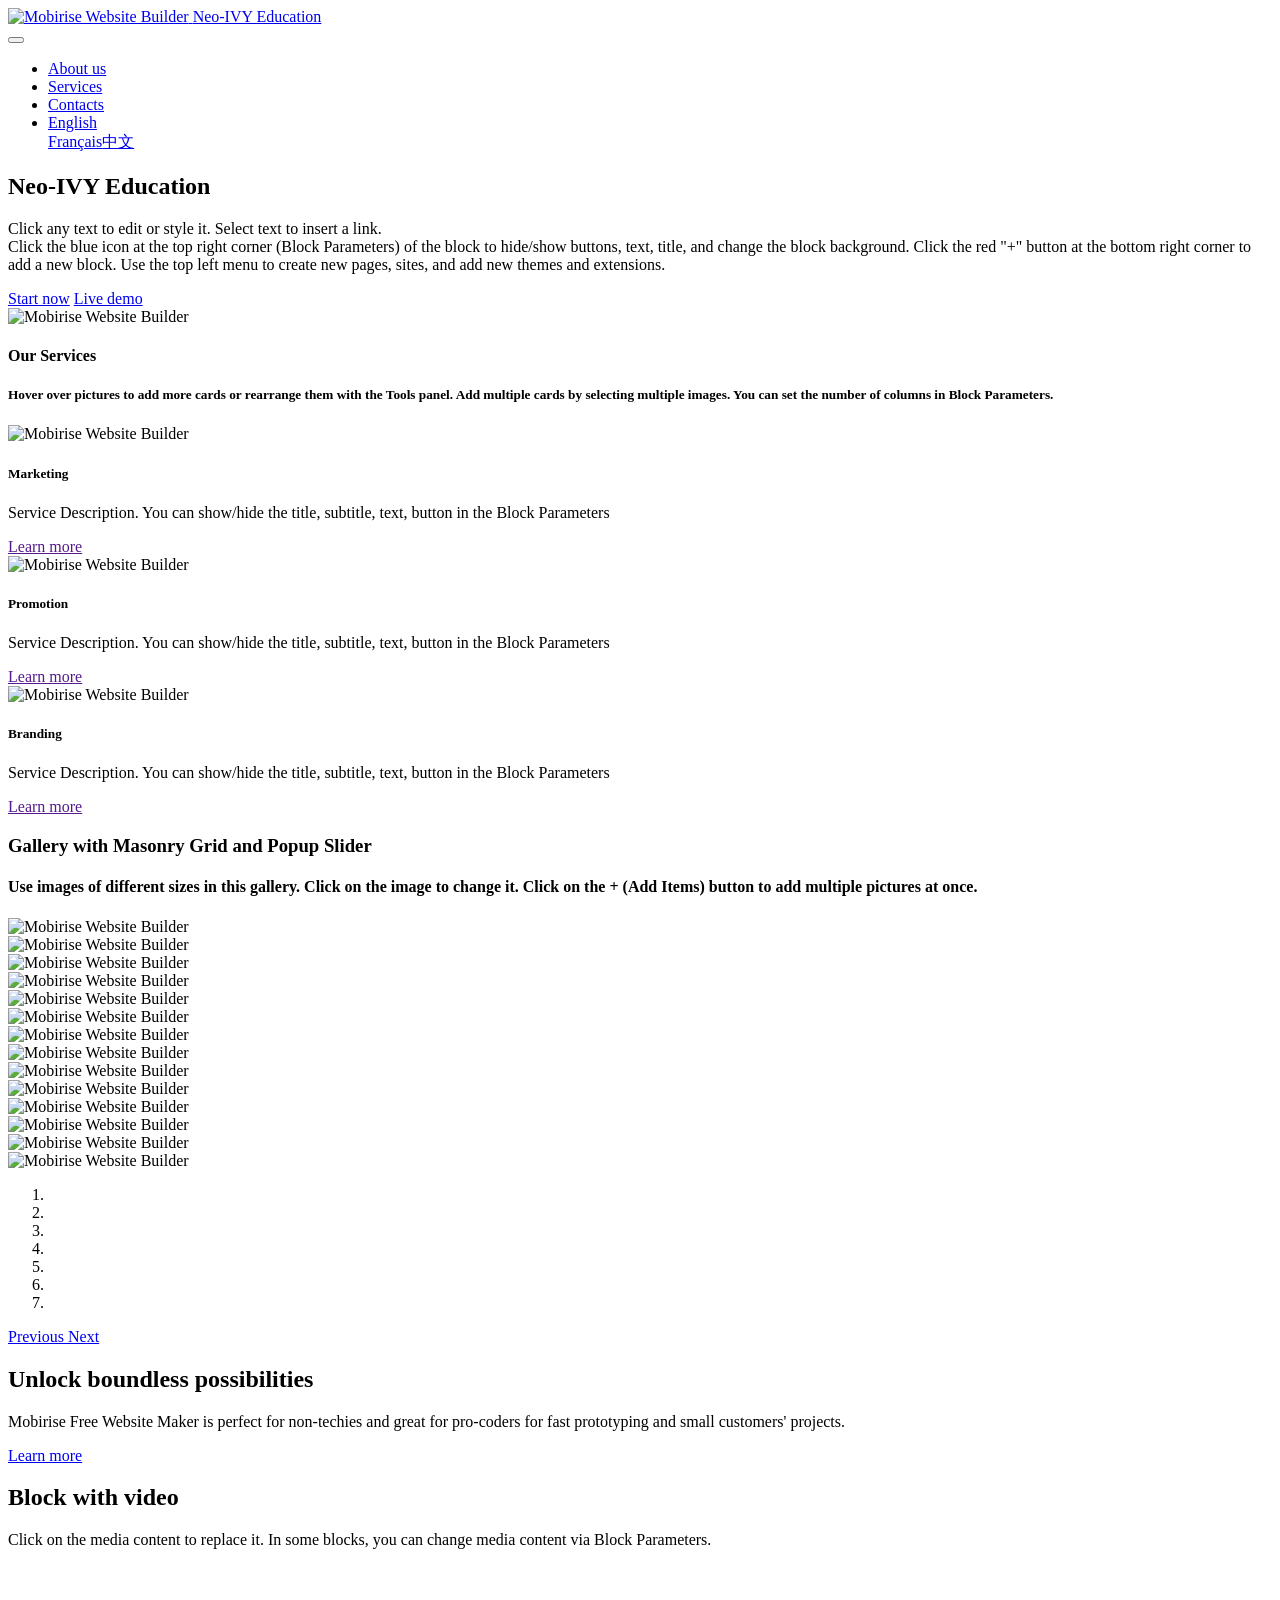
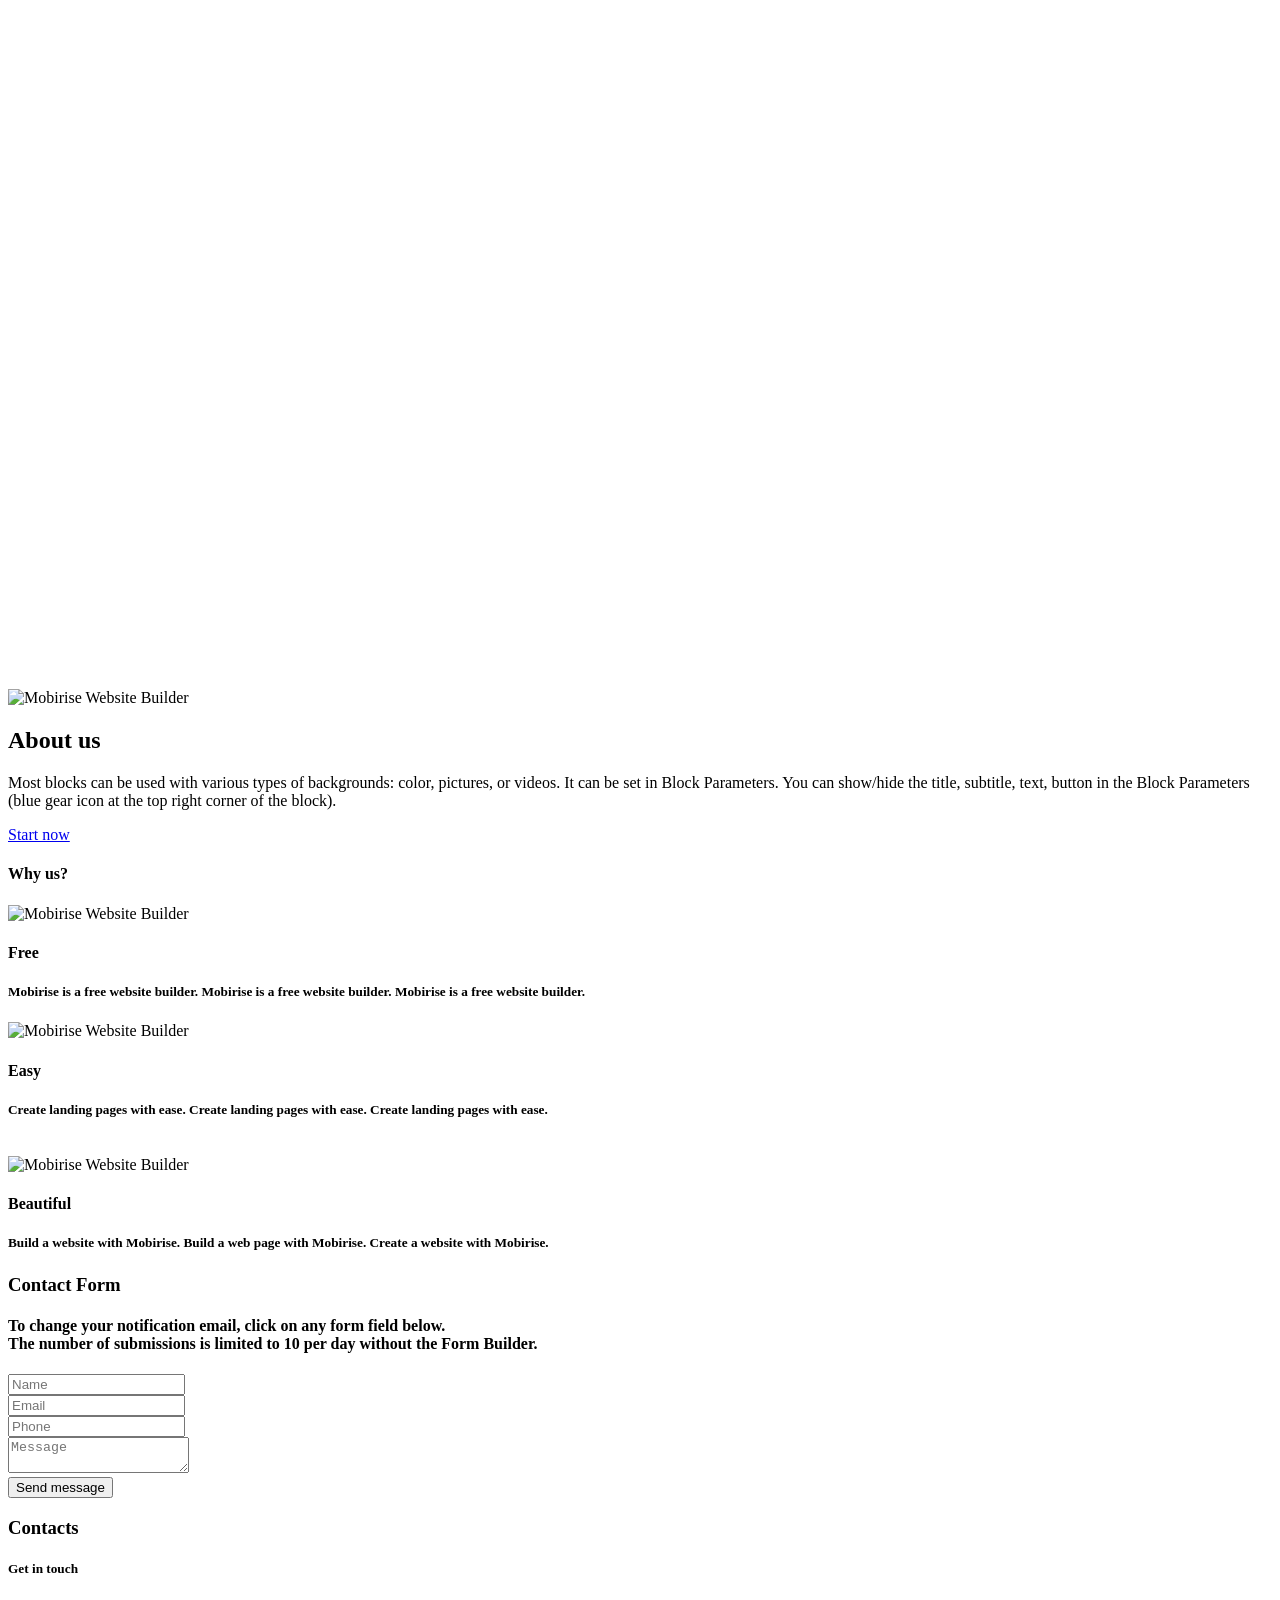
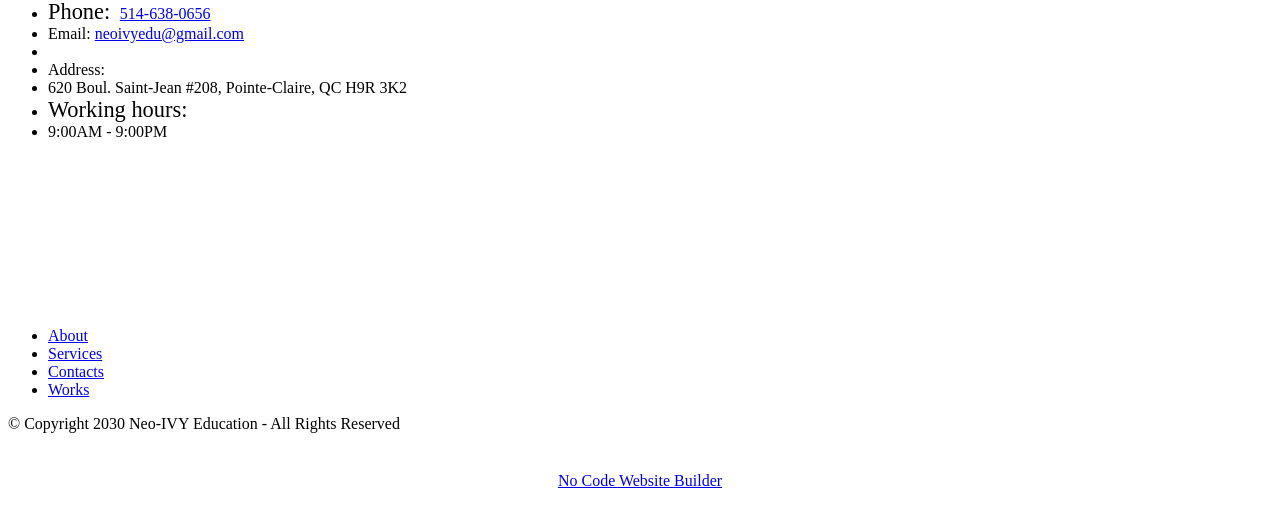
==== zh/index.html @ d4cedb52 "multi lang" ====
<!DOCTYPE html>
<html  >
<head>
  <!-- Site made with Mobirise Website Builder v6.0.6, https://mobirise.com -->
  <meta charset="UTF-8">
  <meta http-equiv="X-UA-Compatible" content="IE=edge">
  <meta name="generator" content="Mobirise v6.0.6, mobirise.com">
  <meta name="viewport" content="width=device-width, initial-scale=1, minimum-scale=1">
  <link rel="shortcut icon" href="assets/images/image-20250712162030-128x73.png" type="image/x-icon">
  <meta name="description" content="">
  
  
  <title>Home</title>
  <link rel="stylesheet" href="assets/web/assets/mobirise-icons2/mobirise2.css">
  <link rel="stylesheet" href="assets/bootstrap/css/bootstrap.min.css">
  <link rel="stylesheet" href="assets/bootstrap/css/bootstrap-grid.min.css">
  <link rel="stylesheet" href="assets/bootstrap/css/bootstrap-reboot.min.css">
  <link rel="stylesheet" href="assets/animatecss/animate.css">
  <link rel="stylesheet" href="assets/dropdown/css/style.css">
  <link rel="stylesheet" href="assets/socicon/css/styles.css">
  <link rel="stylesheet" href="assets/theme/css/style.css">
  <link rel="stylesheet" href="assets/gallery/style.css">
  <link rel="preload" href="https://fonts.googleapis.com/css?family=Inter+Tight:100,200,300,400,500,600,700,800,900,100i,200i,300i,400i,500i,600i,700i,800i,900i&display=swap" as="style" onload="this.onload=null;this.rel='stylesheet'">
  <noscript><link rel="stylesheet" href="https://fonts.googleapis.com/css?family=Inter+Tight:100,200,300,400,500,600,700,800,900,100i,200i,300i,400i,500i,600i,700i,800i,900i&display=swap"></noscript>
  <link rel="preload" as="style" href="assets/mobirise/css/mbr-additional.css?v=nzXz7P"><link rel="stylesheet" href="assets/mobirise/css/mbr-additional.css?v=nzXz7P" type="text/css">

  
  
  
</head>
<body>
  
  <section data-bs-version="5.1" class="menu menu2 cid-uQLMBBZorW" once="menu" id="menu2-1o">
    
    <nav class="navbar navbar-dropdown navbar-fixed-top navbar-expand-lg">
        <div class="container">
            <div class="navbar-brand">
                <span class="navbar-logo">
                    <a href="https://mobiri.se">
                        <img src="assets/images/image-20250712162030-96x55.png" alt="Mobirise Website Builder" style="height: 3rem;">
                    </a>
                </span>
                <span class="navbar-caption-wrap"><a class="navbar-caption text-black display-7" href="https://mobiri.se">Neo-IVY Education</a></span>
            </div>
            <button class="navbar-toggler" type="button" data-toggle="collapse" data-bs-toggle="collapse" data-target="#navbarSupportedContent" data-bs-target="#navbarSupportedContent" aria-controls="navbarNavAltMarkup" aria-expanded="false" aria-label="Toggle navigation">
                <div class="hamburger">
                    <span></span>
                    <span></span>
                    <span></span>
                    <span></span>
                </div>
            </button>
            <div class="collapse navbar-collapse" id="navbarSupportedContent">
                <ul class="navbar-nav nav-dropdown nav-right" data-app-modern-menu="true"><li class="nav-item"><a class="nav-link link text-black display-4" href="https://mobiri.se">
                            About us</a></li>
                    <li class="nav-item"><a class="nav-link link text-black display-4" href="https://mobiri.se">
                            Services</a></li>
                    <li class="nav-item"><a class="nav-link link text-black display-4" href="https://mobiri.se">Contacts</a>
                    </li><li class="nav-item dropdown"><a class="nav-link link text-black dropdown-toggle display-4" href="https://mobiri.se" data-toggle="dropdown-submenu" data-bs-toggle="dropdown" data-bs-auto-close="outside" aria-expanded="false">English</a><div class="dropdown-menu" aria-labelledby="dropdown-150"><a class="text-black dropdown-item display-4" href="https://mobiri.se">Français</a><a class="text-black dropdown-item display-4" href="https://mobiri.se">中文</a></div></li></ul>
                
                
            </div>
        </div>
    </nav>
</section>

<section data-bs-version="5.1" class="header5 cid-tJS6uM4N87" id="header05-1">
	

	
	
	<div class="topbg"></div>
	<div class="align-center container">
		<div class="row justify-content-center">
			<div class="col-md-12 col-lg-9">
				<h1 class="mbr-section-title mbr-fonts-style mb-4 display-1"><strong>Neo-IVY Education</strong></h1>
				<p class="mbr-text mbr-fonts-style mb-4 display-7">Click any text to edit or style it. Select text to insert a link.
<br>Click the blue icon at the top right corner (Block Parameters) of the block to hide/show buttons, text, title, and change the block background. Click the red "+" button at the bottom right corner to add a new block. Use the top left menu to create new pages, sites, and add new themes and extensions.</p>
				<div class="mbr-section-btn mt-3"><a class="btn btn-primary display-7" href="index.html#form02-6">Start now</a> <a class="btn btn-primary-outline display-7" href="index.html#gallery02-v">Live demo</a></div>
			</div>
		</div>
		<div class="row mt-5 justify-content-center">
			<div class="col-12 col-lg-12">
				<img src="assets/images/11.jpg" alt="Mobirise Website Builder" title="">
			</div>
		</div>
	</div>
</section>

<section data-bs-version="5.1" class="features4 cid-tMlEXTHLbS" id="features04-w">
	
	
	<div class="container">
		<div class="row justify-content-center">
			<div class="col-12 content-head">
				<div class="mbr-section-head mb-5">
					<h4 class="mbr-section-title mbr-fonts-style align-center mb-0 display-2"><strong>Our Services</strong></h4>
					<h5 class="mbr-section-subtitle mbr-fonts-style align-center mb-0 mt-4 display-7">Hover over pictures to add more cards or rearrange them with the Tools panel. Add multiple cards by selecting multiple images. You can set the number of columns in Block Parameters.</h5>
					
				</div>
			</div>
		</div>
		<div class="row">
			<div class="item features-image col-12 col-md-6 col-lg-4">
				<div class="item-wrapper">
					<div class="item-img">
						<img src="assets/images/gallery03.jpg" alt="Mobirise Website Builder">
					</div>
					<div class="item-content">
						<h5 class="item-title mbr-fonts-style display-5">
							<strong>Marketing</strong>
						</h5>
						
						<p class="mbr-text mbr-fonts-style display-7">
							Service Description. You can show/hide the title, subtitle, text, button in the Block Parameters
						</p>
						<div class="mbr-section-btn item-footer"><a href="" class="btn item-btn btn-primary display-7">Learn more</a></div>
					</div>

				</div>
			</div>
			<div class="item features-image col-12 col-md-6 col-lg-4">
				<div class="item-wrapper">
					<div class="item-img">
						<img src="assets/images/gallery05.jpg" alt="Mobirise Website Builder">
					</div>
					<div class="item-content">
						<h5 class="item-title mbr-fonts-style display-5">
							<strong>Promotion</strong>
						</h5>
						
						<p class="mbr-text mbr-fonts-style display-7">
							Service Description. You can show/hide the title, subtitle, text, button in the Block Parameters
						</p>
						<div class="mbr-section-btn item-footer"><a href="" class="btn item-btn btn-primary display-7">Learn more</a></div>
					</div>
				</div>
			</div>
			<div class="item features-image col-12 col-md-6 col-lg-4">
				<div class="item-wrapper">
					<div class="item-img">
						<img src="assets/images/gallery02.jpg" alt="Mobirise Website Builder">
					</div>
					<div class="item-content">
						<h5 class="item-title mbr-fonts-style display-5">
							<strong>Branding</strong>
						</h5>
						
						<p class="mbr-text mbr-fonts-style display-7">
							Service Description. You can show/hide the title, subtitle, text, button in the Block Parameters<br>
						</p>
						<div class="mbr-section-btn item-footer"><a href="" class="btn item-btn btn-primary display-7">Learn more</a></div>
					</div>
				</div>
			</div>
		</div>
	</div>
</section>

<section data-bs-version="5.1" class="gallery1 mbr-gallery cid-tMlDYtQ5fF" id="gallery02-v">
    

    
    

    <div class="container-fluid">
        <div class="row justify-content-center">
            <div class="col-12 content-head">
                <div class="mbr-section-head mb-5">
                    <h3 class="mbr-section-title mbr-fonts-style align-center m-0 display-2"><strong>Gallery with Masonry Grid and Popup Slider</strong></h3>
                    <h4 class="mbr-section-subtitle mbr-fonts-style align-center mb-0 mt-4 display-7">Use images of different sizes in this gallery. Click on the image to change it. Click on the + (Add Items) button to add multiple pictures at once.</h4>
                </div>
            </div>
        </div>
        <div class="row mbr-gallery mbr-masonry" data-masonry="{&quot;percentPosition&quot;: true }">
            <div class="col-12 col-md-6 col-lg-3 item gallery-image">
                <div class="item-wrapper" data-toggle="modal" data-bs-toggle="modal" data-target="#uQLRlIxk7N-modal" data-bs-target="#uQLRlIxk7N-modal">
                    <img class="w-100" src="assets/images/gallery03.jpg" alt="Mobirise Website Builder" data-slide-to="0" data-bs-slide-to="0" data-target="#lb-uQLRlIxk7N" data-bs-target="#lb-uQLRlIxk7N">
                    <div class="icon-wrapper">
                        <span class="mobi-mbri mobi-mbri-search mbr-iconfont mbr-iconfont-btn"></span>
                    </div>
                </div>
                
            </div>
            <div class="col-12 col-md-6 col-lg-3 item gallery-image">
                <div class="item-wrapper" data-toggle="modal" data-bs-toggle="modal" data-target="#uQLRlIxk7N-modal" data-bs-target="#uQLRlIxk7N-modal">
                    <img class="w-100" src="assets/images/gallery13.jpg" alt="Mobirise Website Builder" data-slide-to="1" data-bs-slide-to="1" data-target="#lb-uQLRlIxk7N" data-bs-target="#lb-uQLRlIxk7N">
                    <div class="icon-wrapper">
                        <span class="mobi-mbri mobi-mbri-search mbr-iconfont mbr-iconfont-btn"></span>
                    </div>
                </div>
                
            </div>
            <div class="col-12 col-md-6 col-lg-3 item gallery-image">
                <div class="item-wrapper" data-toggle="modal" data-bs-toggle="modal" data-target="#uQLRlIxk7N-modal" data-bs-target="#uQLRlIxk7N-modal">
                    <img class="w-100" src="assets/images/gallery10.jpg" alt="Mobirise Website Builder" data-slide-to="2" data-bs-slide-to="2" data-target="#lb-uQLRlIxk7N" data-bs-target="#lb-uQLRlIxk7N">
                    <div class="icon-wrapper">
                        <span class="mobi-mbri mobi-mbri-search mbr-iconfont mbr-iconfont-btn"></span>
                    </div>
                </div>
                
            </div>
            <div class="col-12 col-md-6 col-lg-3 item gallery-image">
                <div class="item-wrapper" data-toggle="modal" data-bs-toggle="modal" data-target="#uQLRlIxk7N-modal" data-bs-target="#uQLRlIxk7N-modal">
                    <img class="w-100" src="assets/images/gallery08.jpg" alt="Mobirise Website Builder" data-slide-to="3" data-bs-slide-to="3" data-target="#lb-uQLRlIxk7N" data-bs-target="#lb-uQLRlIxk7N">
                    <div class="icon-wrapper">
                        <span class="mobi-mbri mobi-mbri-search mbr-iconfont mbr-iconfont-btn"></span>
                    </div>
                </div>
                
            </div>
            <div class="col-12 col-md-6 col-lg-3 item gallery-image">
                <div class="item-wrapper" data-toggle="modal" data-bs-toggle="modal" data-target="#uQLRlIxk7N-modal" data-bs-target="#uQLRlIxk7N-modal">
                    <img class="w-100" src="assets/images/gallery06.jpg" alt="Mobirise Website Builder" data-slide-to="4" data-bs-slide-to="4" data-target="#lb-uQLRlIxk7N" data-bs-target="#lb-uQLRlIxk7N">
                    <div class="icon-wrapper">
                        <span class="mobi-mbri mobi-mbri-search mbr-iconfont mbr-iconfont-btn"></span>
                    </div>
                </div>
                
            </div>
            <div class="col-12 col-md-6 col-lg-3 item gallery-image">
                <div class="item-wrapper" data-toggle="modal" data-bs-toggle="modal" data-target="#uQLRlIxk7N-modal" data-bs-target="#uQLRlIxk7N-modal">
                    <img class="w-100" src="assets/images/gallery02.jpg" alt="Mobirise Website Builder" data-slide-to="5" data-bs-slide-to="5" data-target="#lb-uQLRlIxk7N" data-bs-target="#lb-uQLRlIxk7N">
                    <div class="icon-wrapper">
                        <span class="mobi-mbri mobi-mbri-search mbr-iconfont mbr-iconfont-btn"></span>
                    </div>
                </div>
                
            </div>
            <div class="col-12 col-md-6 col-lg-3 item gallery-image">
                <div class="item-wrapper" data-toggle="modal" data-bs-toggle="modal" data-target="#uQLRlIxk7N-modal" data-bs-target="#uQLRlIxk7N-modal">
                    <img class="w-100" src="assets/images/gallery01.jpg" alt="Mobirise Website Builder" data-slide-to="6" data-bs-slide-to="6" data-target="#lb-uQLRlIxk7N" data-bs-target="#lb-uQLRlIxk7N">
                    <div class="icon-wrapper">
                        <span class="mobi-mbri mobi-mbri-search mbr-iconfont mbr-iconfont-btn"></span>
                    </div>
                </div>
                
            </div>
        </div>

        <div class="modal mbr-slider" tabindex="-1" role="dialog" aria-hidden="true" id="uQLRlIxk7N-modal">
            <div class="modal-dialog" role="document">
                <div class="modal-content">
                    <div class="modal-body">
                        <div class="carousel slide" id="lb-uQLRlIxk7N" data-interval="5000" data-bs-interval="5000">
                            <div class="carousel-inner">
                                <div class="carousel-item active">
                                    <img class="d-block w-100" src="assets/images/gallery03.jpg" alt="Mobirise Website Builder">
                                </div>
                                <div class="carousel-item">
                                    <img class="d-block w-100" src="assets/images/gallery13.jpg" alt="Mobirise Website Builder">
                                </div>
                                <div class="carousel-item">
                                    <img class="d-block w-100" src="assets/images/gallery10.jpg" alt="Mobirise Website Builder">
                                </div>
                                <div class="carousel-item">
                                    <img class="d-block w-100" src="assets/images/gallery08.jpg" alt="Mobirise Website Builder">
                                </div>
                                <div class="carousel-item">
                                    <img class="d-block w-100" src="assets/images/gallery06.jpg" alt="Mobirise Website Builder">
                                </div>
                                <div class="carousel-item">
                                    <img class="d-block w-100" src="assets/images/gallery02.jpg" alt="Mobirise Website Builder">
                                </div>
                                <div class="carousel-item">
                                    <img class="d-block w-100" src="assets/images/gallery01.jpg" alt="Mobirise Website Builder">
                                </div>
                            </div>
                            <ol class="carousel-indicators">
                                <li data-slide-to="0" data-bs-slide-to="0" class="active" data-target="#lb-uQLRlIxk7N" data-bs-target="#lb-uQLRlIxk7N"></li>
                                <li data-slide-to="1" data-bs-slide-to="1" data-target="#lb-uQLRlIxk7N" data-bs-target="#lb-uQLRlIxk7N"></li>
                                <li data-slide-to="2" data-bs-slide-to="2" data-target="#lb-uQLRlIxk7N" data-bs-target="#lb-uQLRlIxk7N"></li>
                                <li data-slide-to="3" data-bs-slide-to="3" data-target="#lb-uQLRlIxk7N" data-bs-target="#lb-uQLRlIxk7N"></li>
                                <li data-slide-to="4" data-bs-slide-to="4" data-target="#lb-uQLRlIxk7N" data-bs-target="#lb-uQLRlIxk7N"></li>
                                <li data-slide-to="5" data-bs-slide-to="5" data-target="#lb-uQLRlIxk7N" data-bs-target="#lb-uQLRlIxk7N"></li>
                                <li data-slide-to="6" data-bs-slide-to="6" data-target="#lb-uQLRlIxk7N" data-bs-target="#lb-uQLRlIxk7N"></li>
                            </ol>
                            <a role="button" href="" class="close" data-dismiss="modal" data-bs-dismiss="modal" aria-label="Close">
                            </a>
                            <a class="carousel-control-prev carousel-control" role="button" data-slide="prev" data-bs-slide="prev" href="#lb-uQLRlIxk7N">
                                <span class="mobi-mbri mobi-mbri-arrow-prev" aria-hidden="true"></span>
                                <span class="sr-only visually-hidden">Previous</span>
                            </a>
                            <a class="carousel-control-next carousel-control" role="button" data-slide="next" data-bs-slide="next" href="#lb-uQLRlIxk7N">
                                <span class="mobi-mbri mobi-mbri-arrow-next" aria-hidden="true"></span>
                                <span class="sr-only visually-hidden">Next</span>
                            </a>
                        </div>
                    </div>
                </div>
            </div>
        </div>
    </div>
</section>

<section data-bs-version="5.1" class="header09 cid-tLAX5BnXkJ" id="header09-q">
	
	
	<div class="container">
		<div class="row">
			<div class="content-wrap col-12 col-md-8">
				<h1 class="mbr-section-title mbr-fonts-style mbr-white mb-4 display-1"><strong>Unlock boundless possibilities</strong></h1>
				
				<p class="mbr-fonts-style mbr-text mbr-white mb-4 display-7">
					Mobirise Free Website Maker is perfect for non-techies and great for pro-coders for fast prototyping and small customers' projects.
				</p>
				<div class="mbr-section-btn"><a class="btn btn-white-outline display-7" href="https://mobiri.se">Learn more</a></div>
			</div>
		</div>
	</div>
</section>

<section data-bs-version="5.1" class="header7 cid-tLeaLmEeFr" id="header07-h">
  

  
  
  
  <div class="align-center container">
    <div class="row justify-content-center">
      <div class="col-md-12 col-lg-9 mb-5">
        <h1 class="mbr-section-title mbr-fonts-style display-1"><strong>Block with video</strong>
        </h1>
        <p class="mbr-text mbr-fonts-style mt-4 display-7">
          Click on the media content to replace it. In some blocks, you can change media content via Block Parameters.
        </p>
        
      </div>
    </div>

    <div class="row justify-content-center">
      <div class="mbr-figure col-12 col-md-12"><iframe class="mbr-embedded-video" src="https://www.youtube.com/embed/sGpPgQeEyOc?rel=0&amp;amp;mute=1&amp;showinfo=0&amp;autoplay=1&amp;loop=1&amp;playlist=sGpPgQeEyOc" width="1280" height="720" frameborder="0" allowfullscreen></iframe></div>
    </div>
  </div>
</section>

<section data-bs-version="5.1" class="header1 cid-tJS9vXDdRK" id="header01-7">
	

	
	

	<div class="container">
		<div class="row justify-content-center">
			<div class="col-12 col-md-12 col-lg-7 image-wrapper">
				<img class="w-100" src="assets/images/gallery01.jpg" alt="Mobirise Website Builder">
			</div>
			<div class="col-12 col-lg col-md-12">
				<div class="text-wrapper align-left">
					<h1 class="mbr-section-title mbr-fonts-style mb-4 display-2"><strong>About us</strong></h1>
					<p class="mbr-text mbr-fonts-style mb-4 display-7">
						Most blocks can be used with various types of backgrounds: color, pictures, or videos. It can be set in Block Parameters.&nbsp;You can show/hide the title, subtitle, text, button in the Block Parameters (blue gear icon at the top right corner of the block).&nbsp;</p>
					<div class="mbr-section-btn mt-3"><a class="btn btn-primary display-7" href="https://mobiri.se">Start now</a></div>
				</div>
			</div>
		</div>
	</div>
</section>

<section data-bs-version="5.1" class="features15 cid-tLek7gQhG7" id="features015-m">
	

	
	
	<div class="container">
		<div class="mbr-section-head mb-5">
			<h4 class="mbr-section-title mbr-fonts-style align-center mb-0 display-2">
			  <strong>Why us?</strong></h4>
			
		  </div>
		<div class="row justify-content-center">
			<div class="item features-without-image col-12 col-lg-4">
				<div class="item-wrapper">
					<div class="img-wrapper">
						<img src="assets/images/shop1.jpg" alt="Mobirise Website Builder">
					</div>
					<div class="card-box">
						<h4 class="card-title mbr-fonts-style mb-3 display-5">
							<strong>Free</strong></h4>
						<h5 class="card-text mbr-fonts-style display-7">
							Mobirise is a free website builder. Mobirise is a free website builder. Mobirise is a free website builder.</h5>
					</div>
				</div>
			</div>
			<div class="item features-without-image col-12 col-lg-4">
				<div class="item-wrapper">
					<div class="img-wrapper">
						<img src="assets/images/shop2.jpg" alt="Mobirise Website Builder">
					</div>
					<div class="card-box">
						<h4 class="card-title mbr-fonts-style mb-3 display-5">
							<strong>Easy</strong></h4>
						<h5 class="card-text mbr-fonts-style display-7">
							Create landing pages with ease. Create landing pages with ease. Create landing pages with ease.<br><br></h5>
					</div>
				</div>
			</div>
			<div class="item features-without-image col-12 col-lg-4">
				<div class="item-wrapper">
					<div class="img-wrapper">
						<img src="assets/images/shop3.jpg" alt="Mobirise Website Builder">
					</div>
					<div class="card-box">
						<h4 class="card-title mbr-fonts-style mb-3 display-5">
							<strong>Beautiful</strong></h4>
						<h5 class="card-text mbr-fonts-style display-7">
							Build a website with Mobirise. Build a web page with Mobirise. Create a website with Mobirise.</h5>
					</div>
				</div>
			</div>
		</div>
	</div>
</section>

<section data-bs-version="5.1" class="form5 cid-tJS9pBcTSa" id="form02-6">
    
    
    <div class="container">
        <div class="mbr-section-head mb-5">
            <h3 class="mbr-section-title mbr-fonts-style align-center mb-0 display-2">
                <strong>Contact Form</strong></h3>
            <h4 class="mbr-section-subtitle mbr-fonts-style align-center mb-0 mt-4 display-7">To change your notification email, click on any form field below.
<div>The number of submissions is limited to 10 per day without the Form Builder.</div></h4>
        </div>
        <div class="row justify-content-center mt-4">
            <div class="col-lg-8 mx-auto mbr-form" data-form-type="formoid">
                <form action="https://mobirise.eu/" method="POST" class="mbr-form form-with-styler" data-form-title="Form Name"><input type="hidden" name="email" data-form-email="true" value="t08kI3au/Z8O/nnnndZOEr3hKqgLlgrGgZvDjoUdmAi0ZsczndQm83foRV4UoxBclq94Y9pg77guk6maQk7Nlo9lvcS7JqRClI6F8PAoXMd6ncJYLjQS2e/BoIKQhbG+">
                    <div class="row">
                        <div hidden="hidden" data-form-alert="" class="alert alert-success col-12">Thanks for filling out the form!</div>
                        <div hidden="hidden" data-form-alert-danger="" class="alert alert-danger col-12">
                            Oops...! some problem!
                        </div>
                    </div>
                    <div class="dragArea row">
                        <div class="col-md col-sm-12 form-group mb-3" data-for="name">
                            <input type="text" name="name" placeholder="Name" data-form-field="name" class="form-control" value="" id="name-form02-6">
                        </div>
                        <div class="col-md col-sm-12 form-group mb-3" data-for="email">
                            <input type="email" name="email" placeholder="Email" data-form-field="email" class="form-control" value="" id="email-form02-6">
                        </div>
                        <div class="col-12 form-group mb-3" data-for="phone">
                            <input type="tel" name="phone" placeholder="Phone" data-form-field="phone" class="form-control" value="" id="phone-form02-6">
                        </div>
                        <div class="col-12 form-group mb-3" data-for="textarea">
                            <textarea name="textarea" placeholder="Message" data-form-field="textarea" class="form-control" id="textarea-form02-6"></textarea>
                        </div>
                        <div class="col-lg-12 col-md-12 col-sm-12 align-center mbr-section-btn">
                            <button type="submit" class="btn btn-primary display-7">Send message</button>
                        </div>
                    </div>
                </form>
            </div>
        </div>
    </div>
</section>

<section data-bs-version="5.1" class="contacts2 map1 cid-tLdYHD757A" id="contacts02-9">

    

    
    <div class="container">
        <div class="mbr-section-head mb-5">
            <h3 class="mbr-section-title mbr-fonts-style align-center mb-0 display-2">
                <strong>Contacts</strong>
            </h3>
            
        </div>
        <div class="row justify-content-center mt-4">
            <div class="card col-12 col-md-5">
                <div class="card-wrapper">
                    <div class="text-wrapper">
                        <h5 class="cardTitle mbr-fonts-style mb-2 display-5">
                        <strong>Get in touch</strong></h5>
                    <ul class="list mbr-fonts-style display-7">
                        <li class="mbr-text item-wrap"><span style="font-size: 1.4rem;">Phone: </span>&nbsp;<a href="tel:+1 -514-6380656" class="text-primary">514-638-0656</a></li>
                        <li class="mbr-text item-wrap">Email: <a href="mailto:neoivyedu@gmail.com" class="text-primary">neoivyedu@gmail.com</a></li><li class="mbr-text item-wrap"><br></li>
                        <li class="mbr-text item-wrap">Address: </li><li class="mbr-text item-wrap">620 Boul. Saint-Jean #208, Pointe-Claire, QC H9R 3K2</li><li class="mbr-text item-wrap"><span style="font-size: 1.4rem;">Working hours:</span><br></li><li class="mbr-text item-wrap">9:00AM - 9:00PM</li>
                    </ul>
                    </div>
                </div>
            </div>
            <div class="map-wrapper col-12 col-md-7">
                <div class="google-map"><iframe frameborder="0" style="border:0" src="https://www.google.com/maps/embed/v1/place?key=AIzaSyAtXm0x23nRCgazjDV2Kl3GTHRP411ougQ&amp;q=620 Boul. Saint-Jean #208, Pointe-Claire, QC H9R 3K2" allowfullscreen=""></iframe></div>
            </div>
        </div>
    </div>
</section>

<section data-bs-version="5.1" class="footer1 programm5 cid-tJS9NNcTLZ" once="footers" id="footer03-8">

        

    

    <div class="container">
        <div class="row">

            <div class="row-links mb-4">
                <ul class="header-menu">
                  
                  
                  
                  
                <li class="header-menu-item mbr-fonts-style display-5"><a href="index.html#header01-7" class="text-danger">About</a></li><li class="header-menu-item mbr-fonts-style display-5"><a href="index.html#features04-w" class="text-danger text-primary">Services</a></li><li class="header-menu-item mbr-fonts-style display-5"><a href="index.html#contacts02-9" class="text-danger">Contacts</a></li><li class="header-menu-item mbr-fonts-style display-5"><a href="index.html#gallery02-v" class="text-danger text-primary">Works</a></li></ul>
              </div>

            <div class="col-12">
                <div class="social-row">
                    <div class="soc-item">
                        <a href="https://mobiri.se/" target="_blank">
                            <span class="mbr-iconfont socicon socicon-facebook display-7"></span>
                        </a>
                    </div>
                    <div class="soc-item">
                        <a href="https://mobiri.se/" target="_blank">
                            <span class="mbr-iconfont socicon-twitter socicon"></span>
                        </a>
                    </div>
                    <div class="soc-item">
                        <a href="https://mobiri.se/" target="_blank">
                            <span class="mbr-iconfont socicon-instagram socicon"></span>
                        </a>
                    </div>
                    <div class="soc-item">
                        <a href="https://mobiri.se/" target="_blank">
                            <span class="mbr-iconfont socicon-tiktok socicon"></span>
                        </a>
                    </div>
                    <div class="soc-item">
                        <a href="https://mobiri.se/" target="_blank">
                            <span class="mbr-iconfont socicon-youtube socicon"></span>
                        </a>
                    </div>
                </div>
            </div>
            <div class="col-12 mt-5">
                <p class="mbr-fonts-style copyright display-7">
                    © Copyright 2030 Neo-IVY Education - All Rights Reserved
                </p>
            </div>
        </div>
    </div>
</section><section class="display-7" style="padding: 0;align-items: center;justify-content: center;flex-wrap: wrap;    align-content: center;display: flex;position: relative;height: 4rem;"><a href="https://mobiri.se/4086866" style="flex: 1 1;height: 4rem;position: absolute;width: 100%;z-index: 1;"><img alt="" style="height: 4rem;" src="[data-uri]"></a><p style="margin: 0;text-align: center;" class="display-7">&#8204;</p><a style="z-index:1" href="https://mobirise.com/builder/no-code-website-builder.html">No Code Website Builder</a></section><script src="assets/bootstrap/js/bootstrap.bundle.min.js"></script>  <script src="assets/smoothscroll/smooth-scroll.js"></script>  <script src="assets/ytplayer/index.js"></script>  <script src="assets/masonry/masonry.pkgd.min.js"></script>  <script src="assets/imagesloaded/imagesloaded.pkgd.min.js"></script>  <script src="assets/dropdown/js/navbar-dropdown.js"></script>  <script src="assets/theme/js/script.js"></script>  <script src="assets/gallery/player.min.js"></script>  <script src="assets/gallery/script.js"></script>  <script src="assets/formoid/formoid.min.js"></script>  
  
  
  <input name="animation" type="hidden">
  </body>
</html>
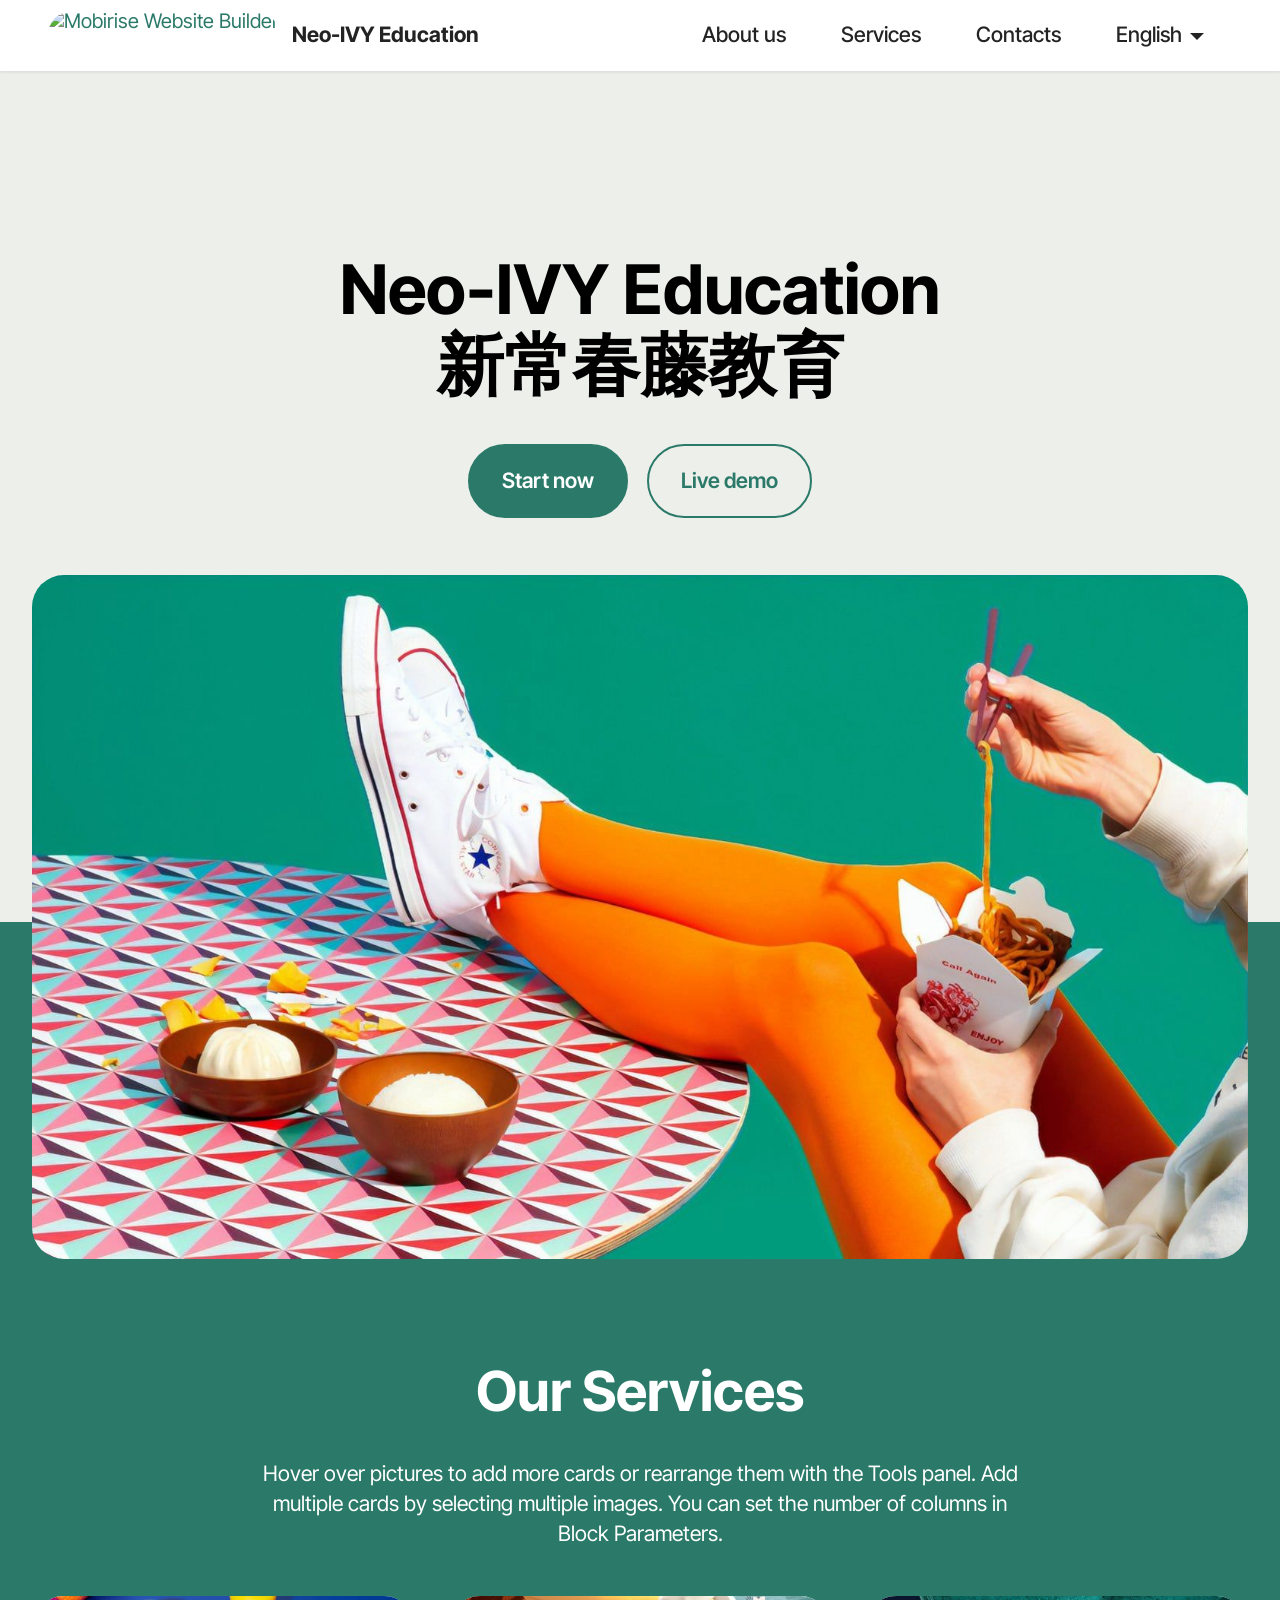
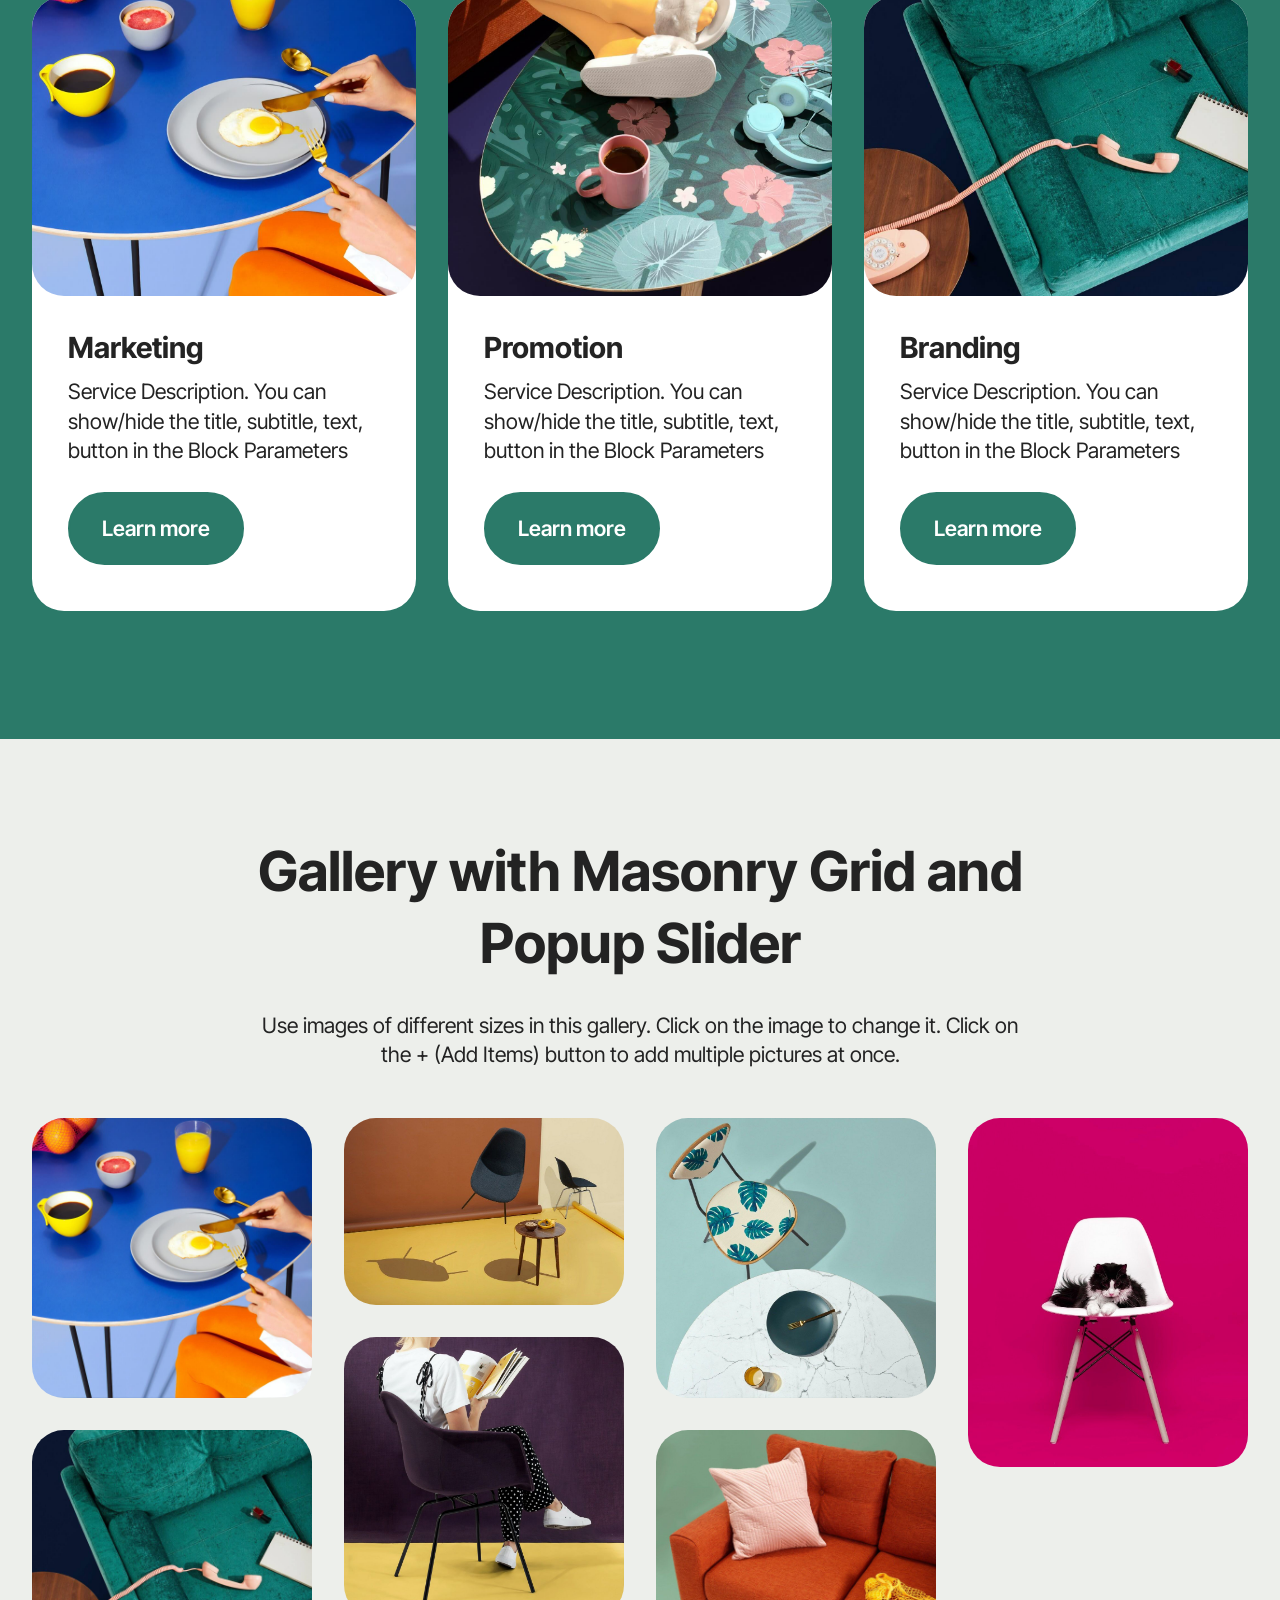
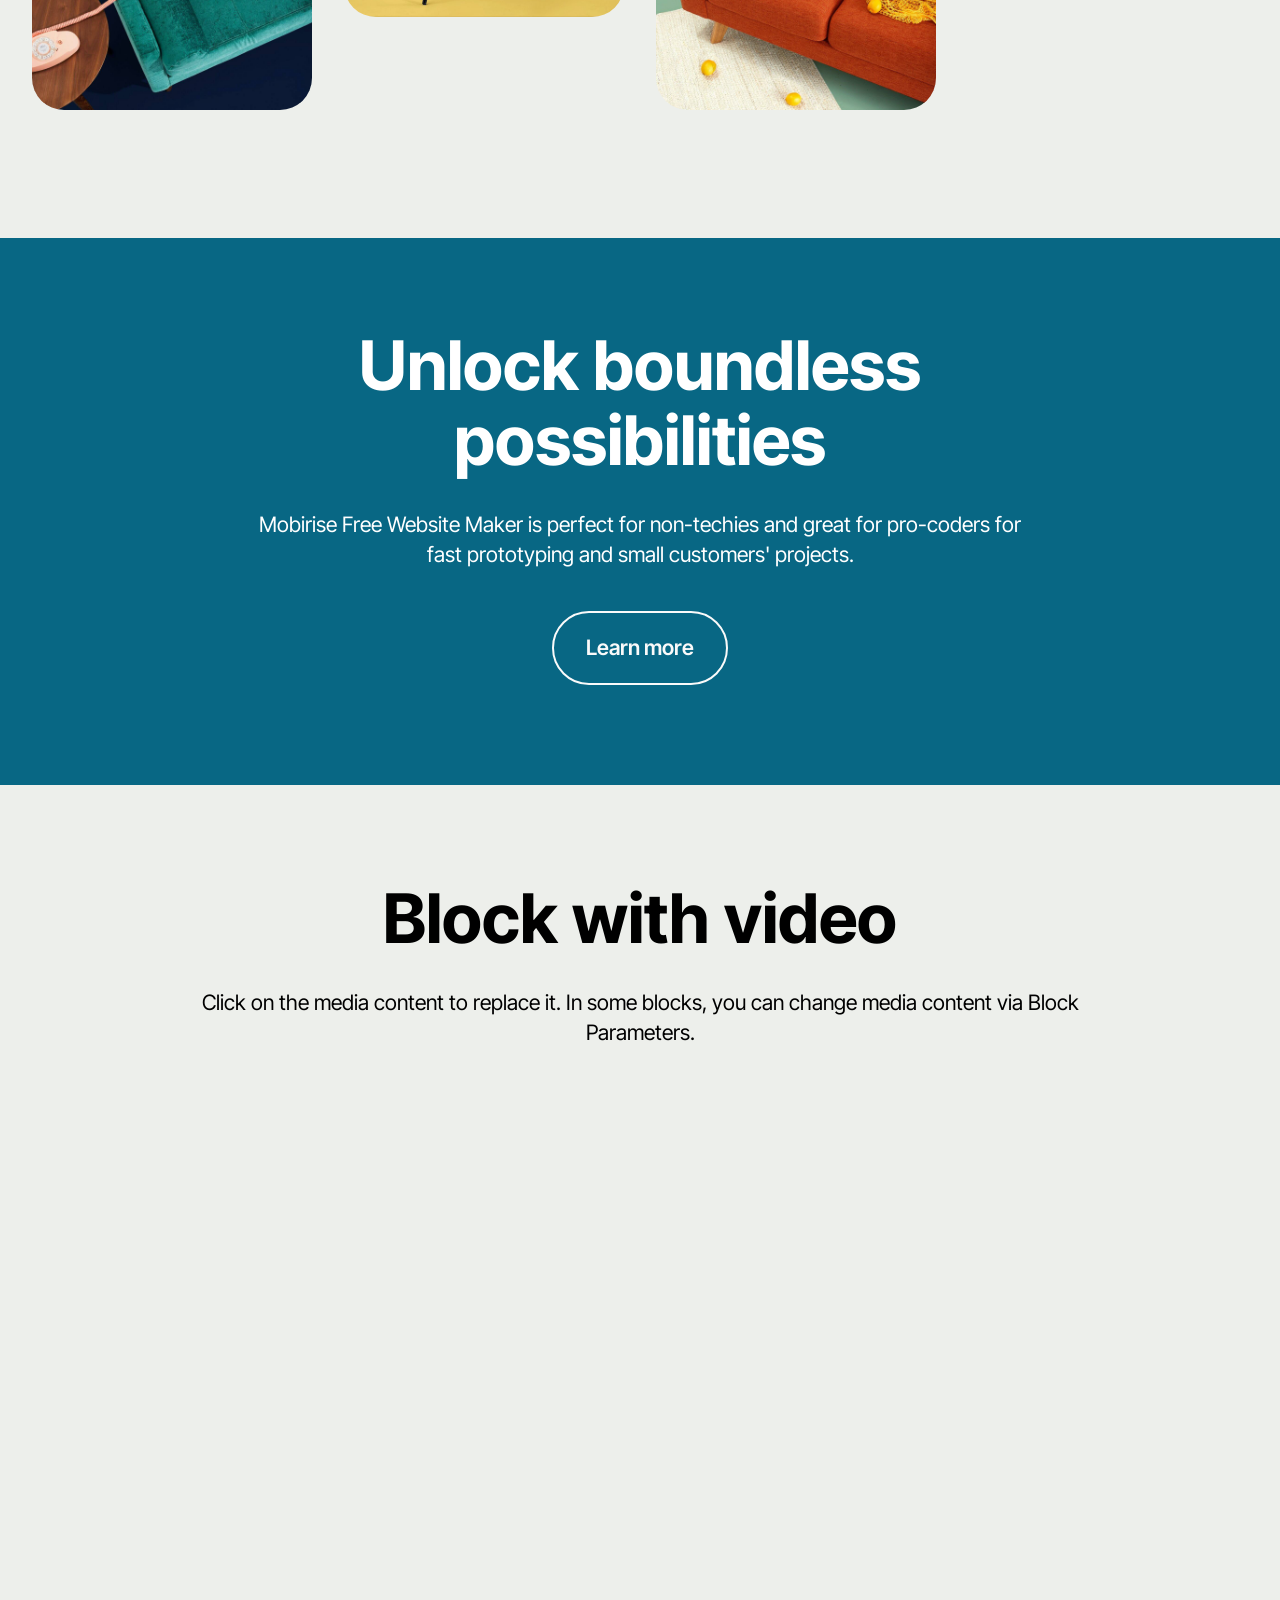
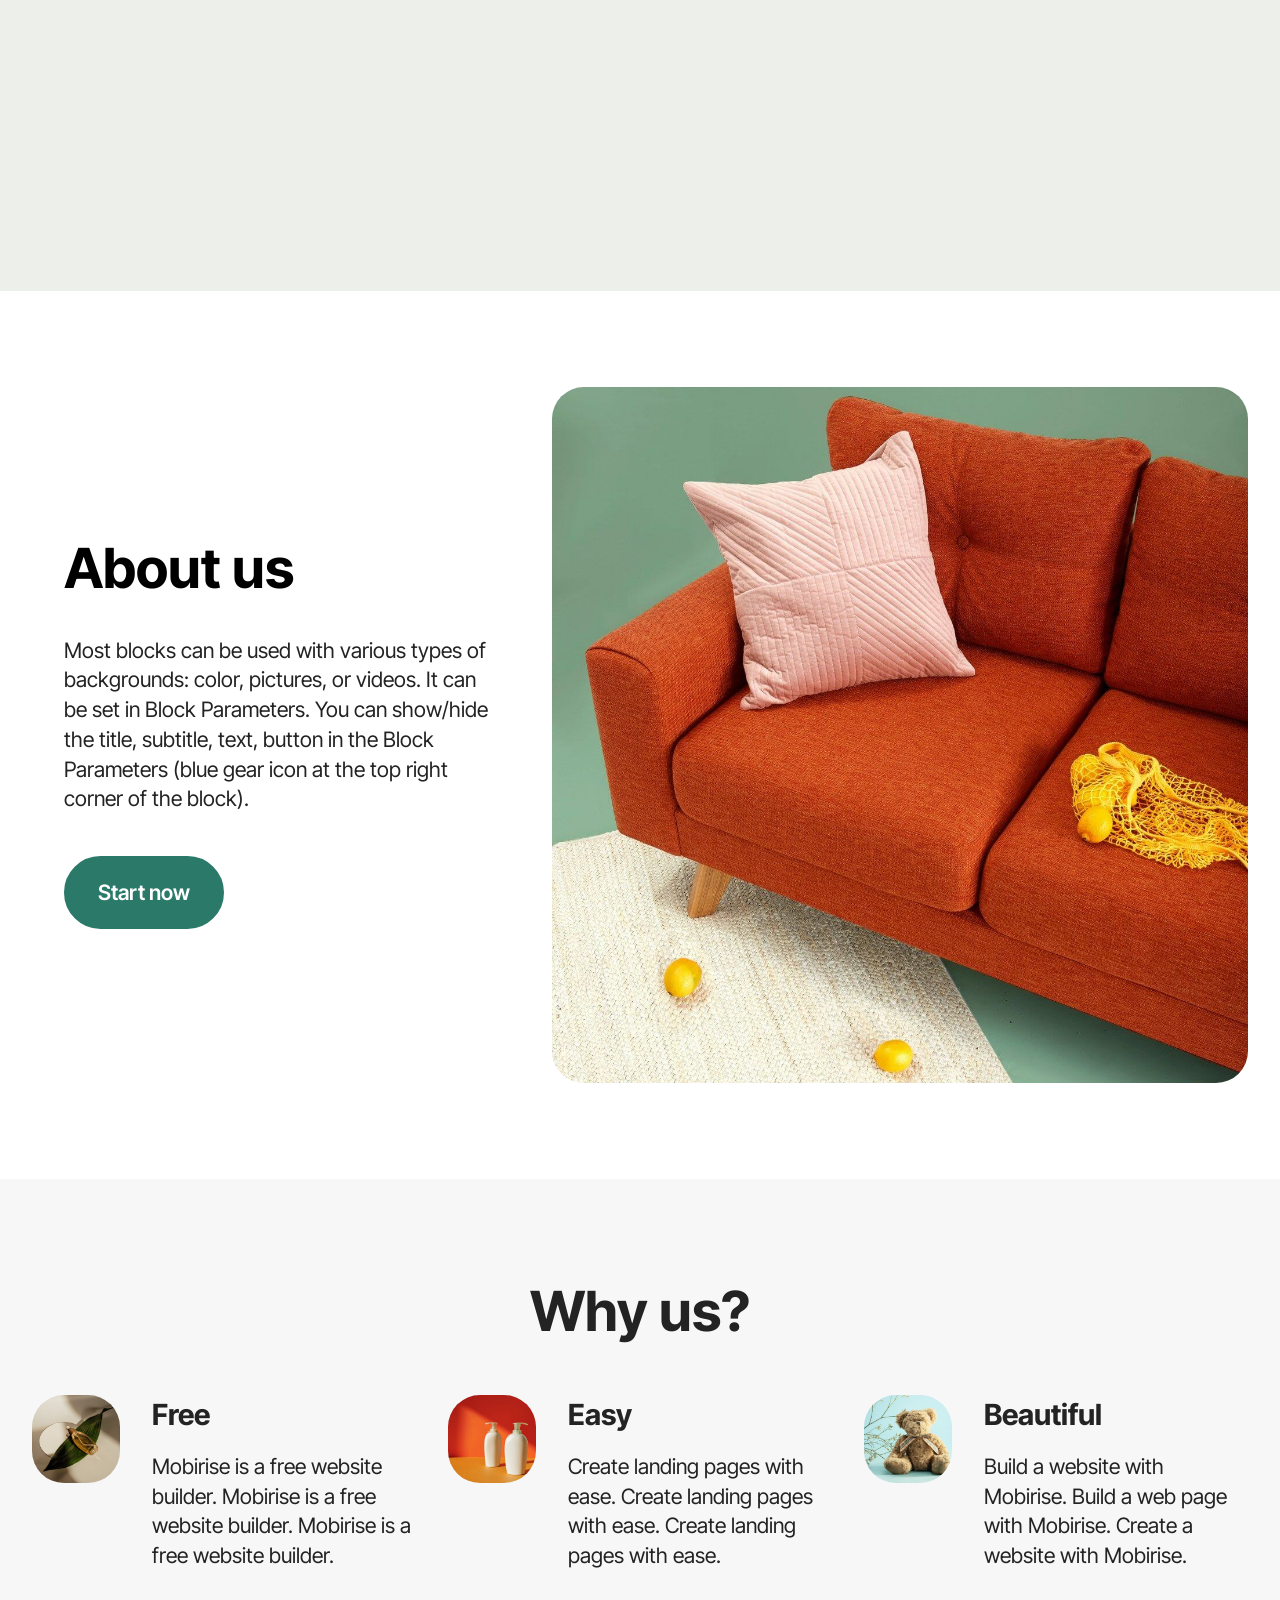
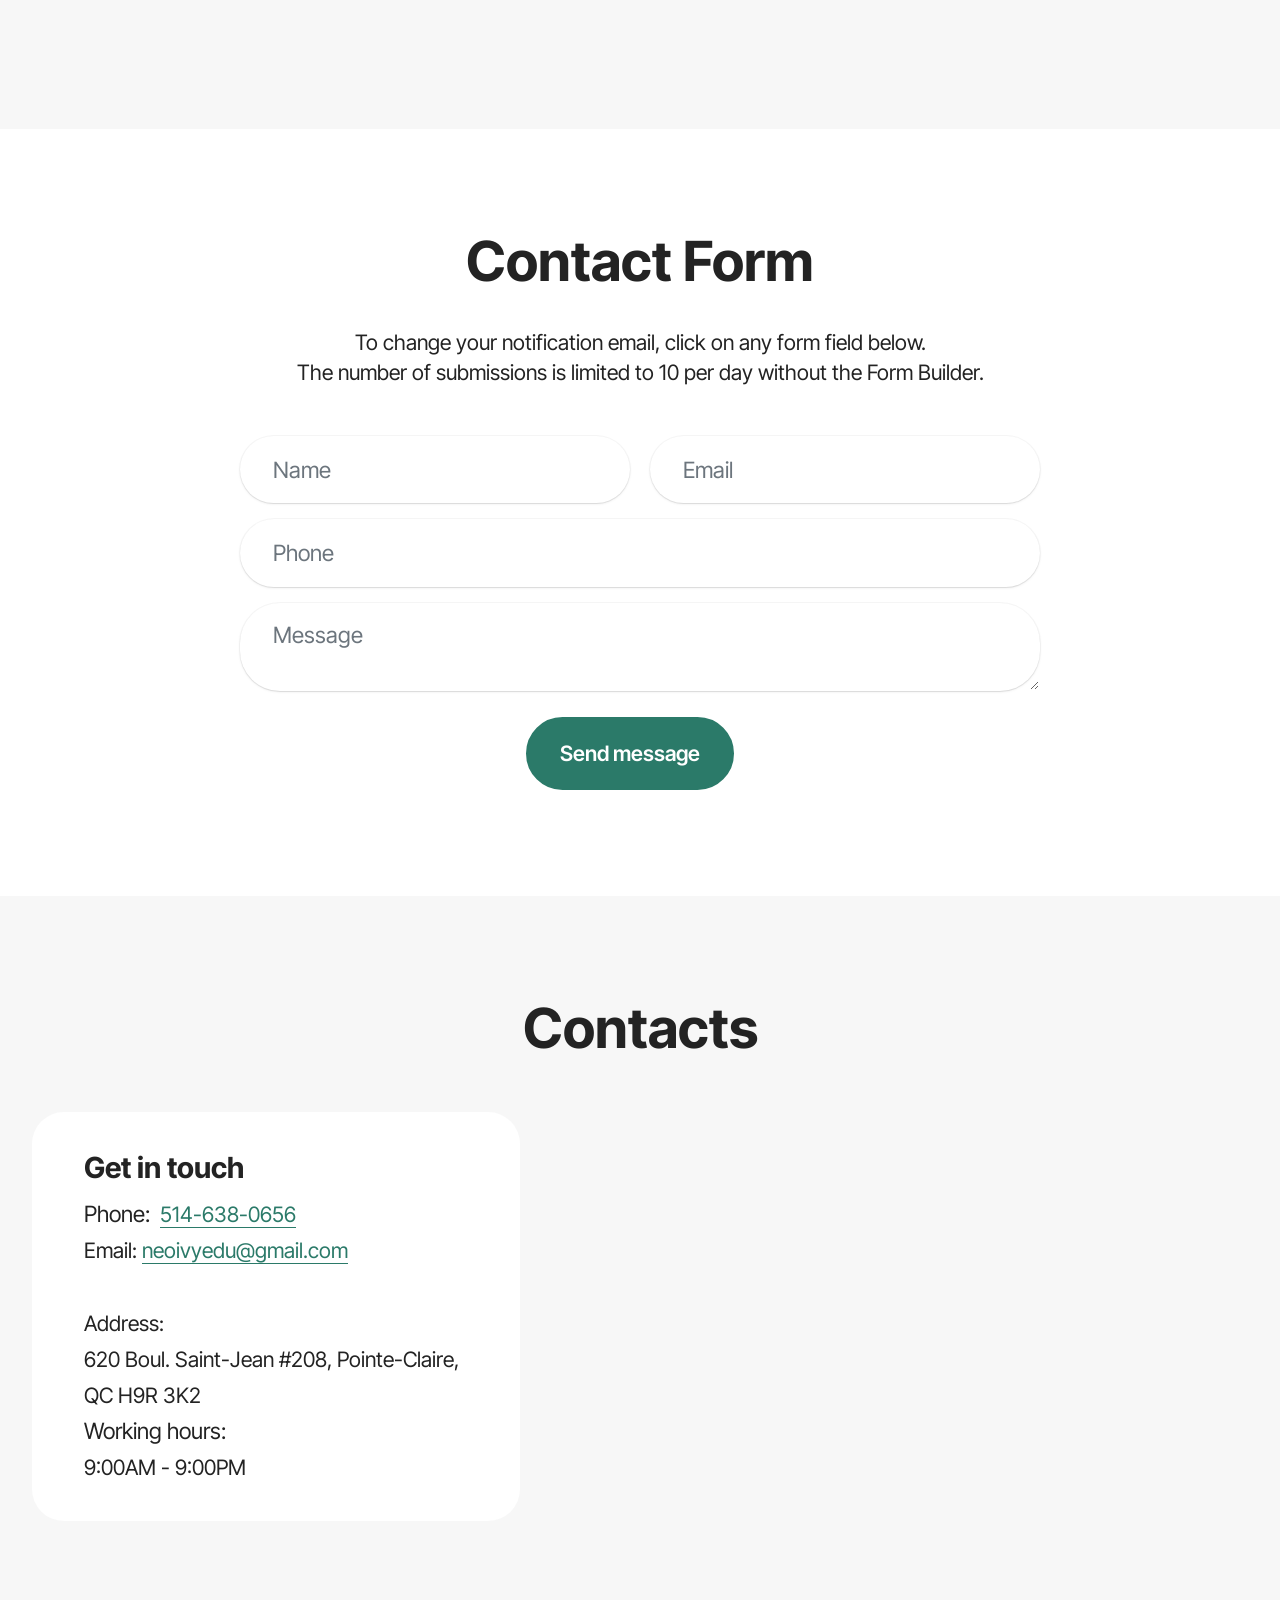
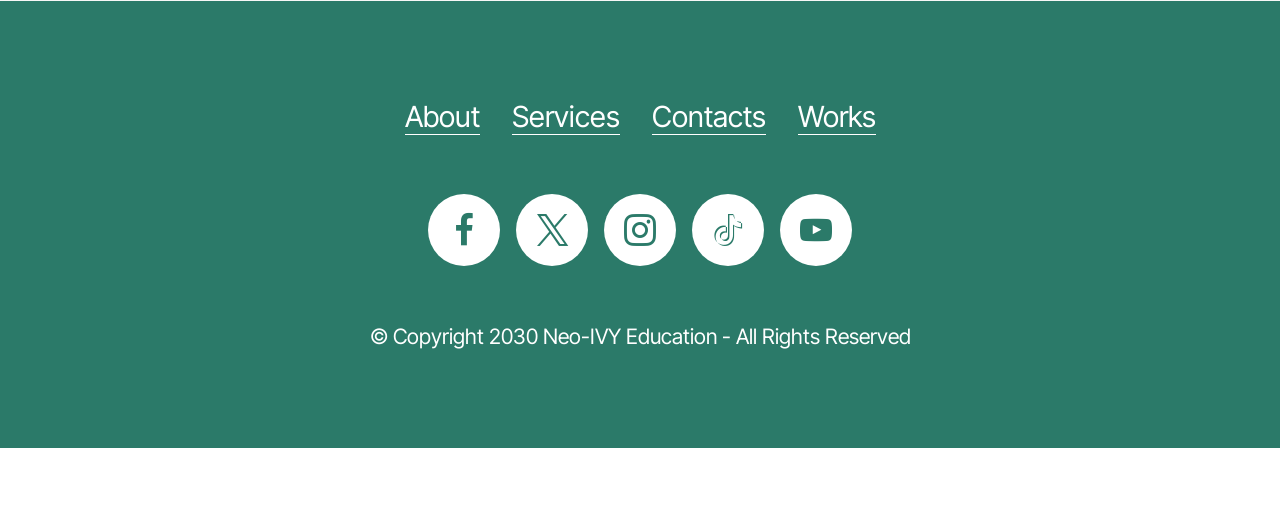
==== commit e1a8f078: "zhong wen biao ti" ====
--- a/zh/index.html
+++ b/zh/index.html
@@ -22,7 +22,7 @@
   <link rel="stylesheet" href="assets/gallery/style.css">
   <link rel="preload" href="https://fonts.googleapis.com/css?family=Inter+Tight:100,200,300,400,500,600,700,800,900,100i,200i,300i,400i,500i,600i,700i,800i,900i&display=swap" as="style" onload="this.onload=null;this.rel='stylesheet'">
   <noscript><link rel="stylesheet" href="https://fonts.googleapis.com/css?family=Inter+Tight:100,200,300,400,500,600,700,800,900,100i,200i,300i,400i,500i,600i,700i,800i,900i&display=swap"></noscript>
-  <link rel="preload" as="style" href="assets/mobirise/css/mbr-additional.css?v=nzXz7P"><link rel="stylesheet" href="assets/mobirise/css/mbr-additional.css?v=nzXz7P" type="text/css">
+  <link rel="preload" as="style" href="assets/mobirise/css/mbr-additional.css?v=81koSg"><link rel="stylesheet" href="assets/mobirise/css/mbr-additional.css?v=81koSg" type="text/css">
 
   
   
@@ -56,7 +56,7 @@
                     <li class="nav-item"><a class="nav-link link text-black display-4" href="https://mobiri.se">
                             Services</a></li>
                     <li class="nav-item"><a class="nav-link link text-black display-4" href="https://mobiri.se">Contacts</a>
-                    </li><li class="nav-item dropdown"><a class="nav-link link text-black dropdown-toggle display-4" href="https://mobiri.se" data-toggle="dropdown-submenu" data-bs-toggle="dropdown" data-bs-auto-close="outside" aria-expanded="false">English</a><div class="dropdown-menu" aria-labelledby="dropdown-150"><a class="text-black dropdown-item display-4" href="https://mobiri.se">Français</a><a class="text-black dropdown-item display-4" href="https://mobiri.se">中文</a></div></li></ul>
+                    </li><li class="nav-item dropdown"><a class="nav-link link text-black dropdown-toggle show display-4" href="https://mobiri.se" data-toggle="dropdown-submenu" data-bs-toggle="dropdown" data-bs-auto-close="outside" aria-expanded="true">English</a><div class="dropdown-menu show" aria-labelledby="dropdown-150" data-bs-popper="none"><a class="text-black dropdown-item display-4" href="https://mobiri.se">Français</a><a class="text-black dropdown-item display-4" href="https://mobiri.se">中文</a></div></li></ul>
                 
                 
             </div>
@@ -73,9 +73,8 @@
 	<div class="align-center container">
 		<div class="row justify-content-center">
 			<div class="col-md-12 col-lg-9">
-				<h1 class="mbr-section-title mbr-fonts-style mb-4 display-1"><strong>Neo-IVY Education</strong></h1>
-				<p class="mbr-text mbr-fonts-style mb-4 display-7">Click any text to edit or style it. Select text to insert a link.
-<br>Click the blue icon at the top right corner (Block Parameters) of the block to hide/show buttons, text, title, and change the block background. Click the red "+" button at the bottom right corner to add a new block. Use the top left menu to create new pages, sites, and add new themes and extensions.</p>
+				<h1 class="mbr-section-title mbr-fonts-style mb-4 display-1"><strong>Neo-IVY Education</strong><br><strong>新常春藤教育</strong></h1>
+				<p class="mbr-text mbr-fonts-style mb-4 display-7"></p>
 				<div class="mbr-section-btn mt-3"><a class="btn btn-primary display-7" href="index.html#form02-6">Start now</a> <a class="btn btn-primary-outline display-7" href="index.html#gallery02-v">Live demo</a></div>
 			</div>
 		</div>
@@ -174,75 +173,75 @@
         </div>
         <div class="row mbr-gallery mbr-masonry" data-masonry="{&quot;percentPosition&quot;: true }">
             <div class="col-12 col-md-6 col-lg-3 item gallery-image">
-                <div class="item-wrapper" data-toggle="modal" data-bs-toggle="modal" data-target="#uQLRlIxk7N-modal" data-bs-target="#uQLRlIxk7N-modal">
-                    <img class="w-100" src="assets/images/gallery03.jpg" alt="Mobirise Website Builder" data-slide-to="0" data-bs-slide-to="0" data-target="#lb-uQLRlIxk7N" data-bs-target="#lb-uQLRlIxk7N">
-                    <div class="icon-wrapper">
-                        <span class="mobi-mbri mobi-mbri-search mbr-iconfont mbr-iconfont-btn"></span>
-                    </div>
-                </div>
-                
-            </div>
-            <div class="col-12 col-md-6 col-lg-3 item gallery-image">
-                <div class="item-wrapper" data-toggle="modal" data-bs-toggle="modal" data-target="#uQLRlIxk7N-modal" data-bs-target="#uQLRlIxk7N-modal">
-                    <img class="w-100" src="assets/images/gallery13.jpg" alt="Mobirise Website Builder" data-slide-to="1" data-bs-slide-to="1" data-target="#lb-uQLRlIxk7N" data-bs-target="#lb-uQLRlIxk7N">
-                    <div class="icon-wrapper">
-                        <span class="mobi-mbri mobi-mbri-search mbr-iconfont mbr-iconfont-btn"></span>
-                    </div>
-                </div>
-                
-            </div>
-            <div class="col-12 col-md-6 col-lg-3 item gallery-image">
-                <div class="item-wrapper" data-toggle="modal" data-bs-toggle="modal" data-target="#uQLRlIxk7N-modal" data-bs-target="#uQLRlIxk7N-modal">
-                    <img class="w-100" src="assets/images/gallery10.jpg" alt="Mobirise Website Builder" data-slide-to="2" data-bs-slide-to="2" data-target="#lb-uQLRlIxk7N" data-bs-target="#lb-uQLRlIxk7N">
-                    <div class="icon-wrapper">
-                        <span class="mobi-mbri mobi-mbri-search mbr-iconfont mbr-iconfont-btn"></span>
-                    </div>
-                </div>
-                
-            </div>
-            <div class="col-12 col-md-6 col-lg-3 item gallery-image">
-                <div class="item-wrapper" data-toggle="modal" data-bs-toggle="modal" data-target="#uQLRlIxk7N-modal" data-bs-target="#uQLRlIxk7N-modal">
-                    <img class="w-100" src="assets/images/gallery08.jpg" alt="Mobirise Website Builder" data-slide-to="3" data-bs-slide-to="3" data-target="#lb-uQLRlIxk7N" data-bs-target="#lb-uQLRlIxk7N">
-                    <div class="icon-wrapper">
-                        <span class="mobi-mbri mobi-mbri-search mbr-iconfont mbr-iconfont-btn"></span>
-                    </div>
-                </div>
-                
-            </div>
-            <div class="col-12 col-md-6 col-lg-3 item gallery-image">
-                <div class="item-wrapper" data-toggle="modal" data-bs-toggle="modal" data-target="#uQLRlIxk7N-modal" data-bs-target="#uQLRlIxk7N-modal">
-                    <img class="w-100" src="assets/images/gallery06.jpg" alt="Mobirise Website Builder" data-slide-to="4" data-bs-slide-to="4" data-target="#lb-uQLRlIxk7N" data-bs-target="#lb-uQLRlIxk7N">
-                    <div class="icon-wrapper">
-                        <span class="mobi-mbri mobi-mbri-search mbr-iconfont mbr-iconfont-btn"></span>
-                    </div>
-                </div>
-                
-            </div>
-            <div class="col-12 col-md-6 col-lg-3 item gallery-image">
-                <div class="item-wrapper" data-toggle="modal" data-bs-toggle="modal" data-target="#uQLRlIxk7N-modal" data-bs-target="#uQLRlIxk7N-modal">
-                    <img class="w-100" src="assets/images/gallery02.jpg" alt="Mobirise Website Builder" data-slide-to="5" data-bs-slide-to="5" data-target="#lb-uQLRlIxk7N" data-bs-target="#lb-uQLRlIxk7N">
-                    <div class="icon-wrapper">
-                        <span class="mobi-mbri mobi-mbri-search mbr-iconfont mbr-iconfont-btn"></span>
-                    </div>
-                </div>
-                
-            </div>
-            <div class="col-12 col-md-6 col-lg-3 item gallery-image">
-                <div class="item-wrapper" data-toggle="modal" data-bs-toggle="modal" data-target="#uQLRlIxk7N-modal" data-bs-target="#uQLRlIxk7N-modal">
-                    <img class="w-100" src="assets/images/gallery01.jpg" alt="Mobirise Website Builder" data-slide-to="6" data-bs-slide-to="6" data-target="#lb-uQLRlIxk7N" data-bs-target="#lb-uQLRlIxk7N">
-                    <div class="icon-wrapper">
-                        <span class="mobi-mbri mobi-mbri-search mbr-iconfont mbr-iconfont-btn"></span>
-                    </div>
-                </div>
-                
-            </div>
-        </div>
-
-        <div class="modal mbr-slider" tabindex="-1" role="dialog" aria-hidden="true" id="uQLRlIxk7N-modal">
+                <div class="item-wrapper" data-toggle="modal" data-bs-toggle="modal" data-target="#uQMCgPDNFO-modal" data-bs-target="#uQMCgPDNFO-modal">
+                    <img class="w-100" src="assets/images/gallery03.jpg" alt="Mobirise Website Builder" data-slide-to="0" data-bs-slide-to="0" data-target="#lb-uQMCgPDNFO" data-bs-target="#lb-uQMCgPDNFO">
+                    <div class="icon-wrapper">
+                        <span class="mobi-mbri mobi-mbri-search mbr-iconfont mbr-iconfont-btn"></span>
+                    </div>
+                </div>
+                
+            </div>
+            <div class="col-12 col-md-6 col-lg-3 item gallery-image">
+                <div class="item-wrapper" data-toggle="modal" data-bs-toggle="modal" data-target="#uQMCgPDNFO-modal" data-bs-target="#uQMCgPDNFO-modal">
+                    <img class="w-100" src="assets/images/gallery13.jpg" alt="Mobirise Website Builder" data-slide-to="1" data-bs-slide-to="1" data-target="#lb-uQMCgPDNFO" data-bs-target="#lb-uQMCgPDNFO">
+                    <div class="icon-wrapper">
+                        <span class="mobi-mbri mobi-mbri-search mbr-iconfont mbr-iconfont-btn"></span>
+                    </div>
+                </div>
+                
+            </div>
+            <div class="col-12 col-md-6 col-lg-3 item gallery-image">
+                <div class="item-wrapper" data-toggle="modal" data-bs-toggle="modal" data-target="#uQMCgPDNFO-modal" data-bs-target="#uQMCgPDNFO-modal">
+                    <img class="w-100" src="assets/images/gallery10.jpg" alt="Mobirise Website Builder" data-slide-to="2" data-bs-slide-to="2" data-target="#lb-uQMCgPDNFO" data-bs-target="#lb-uQMCgPDNFO">
+                    <div class="icon-wrapper">
+                        <span class="mobi-mbri mobi-mbri-search mbr-iconfont mbr-iconfont-btn"></span>
+                    </div>
+                </div>
+                
+            </div>
+            <div class="col-12 col-md-6 col-lg-3 item gallery-image">
+                <div class="item-wrapper" data-toggle="modal" data-bs-toggle="modal" data-target="#uQMCgPDNFO-modal" data-bs-target="#uQMCgPDNFO-modal">
+                    <img class="w-100" src="assets/images/gallery08.jpg" alt="Mobirise Website Builder" data-slide-to="3" data-bs-slide-to="3" data-target="#lb-uQMCgPDNFO" data-bs-target="#lb-uQMCgPDNFO">
+                    <div class="icon-wrapper">
+                        <span class="mobi-mbri mobi-mbri-search mbr-iconfont mbr-iconfont-btn"></span>
+                    </div>
+                </div>
+                
+            </div>
+            <div class="col-12 col-md-6 col-lg-3 item gallery-image">
+                <div class="item-wrapper" data-toggle="modal" data-bs-toggle="modal" data-target="#uQMCgPDNFO-modal" data-bs-target="#uQMCgPDNFO-modal">
+                    <img class="w-100" src="assets/images/gallery06.jpg" alt="Mobirise Website Builder" data-slide-to="4" data-bs-slide-to="4" data-target="#lb-uQMCgPDNFO" data-bs-target="#lb-uQMCgPDNFO">
+                    <div class="icon-wrapper">
+                        <span class="mobi-mbri mobi-mbri-search mbr-iconfont mbr-iconfont-btn"></span>
+                    </div>
+                </div>
+                
+            </div>
+            <div class="col-12 col-md-6 col-lg-3 item gallery-image">
+                <div class="item-wrapper" data-toggle="modal" data-bs-toggle="modal" data-target="#uQMCgPDNFO-modal" data-bs-target="#uQMCgPDNFO-modal">
+                    <img class="w-100" src="assets/images/gallery02.jpg" alt="Mobirise Website Builder" data-slide-to="5" data-bs-slide-to="5" data-target="#lb-uQMCgPDNFO" data-bs-target="#lb-uQMCgPDNFO">
+                    <div class="icon-wrapper">
+                        <span class="mobi-mbri mobi-mbri-search mbr-iconfont mbr-iconfont-btn"></span>
+                    </div>
+                </div>
+                
+            </div>
+            <div class="col-12 col-md-6 col-lg-3 item gallery-image">
+                <div class="item-wrapper" data-toggle="modal" data-bs-toggle="modal" data-target="#uQMCgPDNFO-modal" data-bs-target="#uQMCgPDNFO-modal">
+                    <img class="w-100" src="assets/images/gallery01.jpg" alt="Mobirise Website Builder" data-slide-to="6" data-bs-slide-to="6" data-target="#lb-uQMCgPDNFO" data-bs-target="#lb-uQMCgPDNFO">
+                    <div class="icon-wrapper">
+                        <span class="mobi-mbri mobi-mbri-search mbr-iconfont mbr-iconfont-btn"></span>
+                    </div>
+                </div>
+                
+            </div>
+        </div>
+
+        <div class="modal mbr-slider" tabindex="-1" role="dialog" aria-hidden="true" id="uQMCgPDNFO-modal">
             <div class="modal-dialog" role="document">
                 <div class="modal-content">
                     <div class="modal-body">
-                        <div class="carousel slide" id="lb-uQLRlIxk7N" data-interval="5000" data-bs-interval="5000">
+                        <div class="carousel slide" id="lb-uQMCgPDNFO" data-interval="5000" data-bs-interval="5000">
                             <div class="carousel-inner">
                                 <div class="carousel-item active">
                                     <img class="d-block w-100" src="assets/images/gallery03.jpg" alt="Mobirise Website Builder">
@@ -267,21 +266,21 @@
                                 </div>
                             </div>
                             <ol class="carousel-indicators">
-                                <li data-slide-to="0" data-bs-slide-to="0" class="active" data-target="#lb-uQLRlIxk7N" data-bs-target="#lb-uQLRlIxk7N"></li>
-                                <li data-slide-to="1" data-bs-slide-to="1" data-target="#lb-uQLRlIxk7N" data-bs-target="#lb-uQLRlIxk7N"></li>
-                                <li data-slide-to="2" data-bs-slide-to="2" data-target="#lb-uQLRlIxk7N" data-bs-target="#lb-uQLRlIxk7N"></li>
-                                <li data-slide-to="3" data-bs-slide-to="3" data-target="#lb-uQLRlIxk7N" data-bs-target="#lb-uQLRlIxk7N"></li>
-                                <li data-slide-to="4" data-bs-slide-to="4" data-target="#lb-uQLRlIxk7N" data-bs-target="#lb-uQLRlIxk7N"></li>
-                                <li data-slide-to="5" data-bs-slide-to="5" data-target="#lb-uQLRlIxk7N" data-bs-target="#lb-uQLRlIxk7N"></li>
-                                <li data-slide-to="6" data-bs-slide-to="6" data-target="#lb-uQLRlIxk7N" data-bs-target="#lb-uQLRlIxk7N"></li>
+                                <li data-slide-to="0" data-bs-slide-to="0" class="active" data-target="#lb-uQMCgPDNFO" data-bs-target="#lb-uQMCgPDNFO"></li>
+                                <li data-slide-to="1" data-bs-slide-to="1" data-target="#lb-uQMCgPDNFO" data-bs-target="#lb-uQMCgPDNFO"></li>
+                                <li data-slide-to="2" data-bs-slide-to="2" data-target="#lb-uQMCgPDNFO" data-bs-target="#lb-uQMCgPDNFO"></li>
+                                <li data-slide-to="3" data-bs-slide-to="3" data-target="#lb-uQMCgPDNFO" data-bs-target="#lb-uQMCgPDNFO"></li>
+                                <li data-slide-to="4" data-bs-slide-to="4" data-target="#lb-uQMCgPDNFO" data-bs-target="#lb-uQMCgPDNFO"></li>
+                                <li data-slide-to="5" data-bs-slide-to="5" data-target="#lb-uQMCgPDNFO" data-bs-target="#lb-uQMCgPDNFO"></li>
+                                <li data-slide-to="6" data-bs-slide-to="6" data-target="#lb-uQMCgPDNFO" data-bs-target="#lb-uQMCgPDNFO"></li>
                             </ol>
                             <a role="button" href="" class="close" data-dismiss="modal" data-bs-dismiss="modal" aria-label="Close">
                             </a>
-                            <a class="carousel-control-prev carousel-control" role="button" data-slide="prev" data-bs-slide="prev" href="#lb-uQLRlIxk7N">
+                            <a class="carousel-control-prev carousel-control" role="button" data-slide="prev" data-bs-slide="prev" href="#lb-uQMCgPDNFO">
                                 <span class="mobi-mbri mobi-mbri-arrow-prev" aria-hidden="true"></span>
                                 <span class="sr-only visually-hidden">Previous</span>
                             </a>
-                            <a class="carousel-control-next carousel-control" role="button" data-slide="next" data-bs-slide="next" href="#lb-uQLRlIxk7N">
+                            <a class="carousel-control-next carousel-control" role="button" data-slide="next" data-bs-slide="next" href="#lb-uQMCgPDNFO">
                                 <span class="mobi-mbri mobi-mbri-arrow-next" aria-hidden="true"></span>
                                 <span class="sr-only visually-hidden">Next</span>
                             </a>
@@ -424,7 +423,7 @@
         </div>
         <div class="row justify-content-center mt-4">
             <div class="col-lg-8 mx-auto mbr-form" data-form-type="formoid">
-                <form action="https://mobirise.eu/" method="POST" class="mbr-form form-with-styler" data-form-title="Form Name"><input type="hidden" name="email" data-form-email="true" value="t08kI3au/Z8O/nnnndZOEr3hKqgLlgrGgZvDjoUdmAi0ZsczndQm83foRV4UoxBclq94Y9pg77guk6maQk7Nlo9lvcS7JqRClI6F8PAoXMd6ncJYLjQS2e/BoIKQhbG+">
+                <form action="https://mobirise.eu/" method="POST" class="mbr-form form-with-styler" data-form-title="Form Name"><input type="hidden" name="email" data-form-email="true" value="2Xm4Ua5ZhvvgrajQhqARwFYc2gzcBAmDezxx9aKDWbnTFCZhs7uRA3bGBAsd7385askCJJFmEXuDI5thVCZEH0R9tj7df8nyEZWi8CjGHGGZv2AB4jXVUm8thIm03aiy">
                     <div class="row">
                         <div hidden="hidden" data-form-alert="" class="alert alert-success col-12">Thanks for filling out the form!</div>
                         <div hidden="hidden" data-form-alert-danger="" class="alert alert-danger col-12">
@@ -481,7 +480,7 @@
                 </div>
             </div>
             <div class="map-wrapper col-12 col-md-7">
-                <div class="google-map"><iframe frameborder="0" style="border:0" src="https://www.google.com/maps/embed/v1/place?key=AIzaSyAtXm0x23nRCgazjDV2Kl3GTHRP411ougQ&amp;q=620 Boul. Saint-Jean #208, Pointe-Claire, QC H9R 3K2" allowfullscreen=""></iframe></div>
+                <div class="google-map"><iframe frameborder="0" style="border:0" src="https://www.google.com/maps/embed/v1/place?key=AIzaSyBQ55g-IgRRgXrd803PTWDTb7kd6aAitNQ&amp;q=620 Boul. Saint-Jean #208, Pointe-Claire, QC H9R 3K2" allowfullscreen=""></iframe></div>
             </div>
         </div>
     </div>
@@ -541,7 +540,7 @@
             </div>
         </div>
     </div>
-</section><section class="display-7" style="padding: 0;align-items: center;justify-content: center;flex-wrap: wrap;    align-content: center;display: flex;position: relative;height: 4rem;"><a href="https://mobiri.se/4086866" style="flex: 1 1;height: 4rem;position: absolute;width: 100%;z-index: 1;"><img alt="" style="height: 4rem;" src="[data-uri]"></a><p style="margin: 0;text-align: center;" class="display-7">&#8204;</p><a style="z-index:1" href="https://mobirise.com/builder/no-code-website-builder.html">No Code Website Builder</a></section><script src="assets/bootstrap/js/bootstrap.bundle.min.js"></script>  <script src="assets/smoothscroll/smooth-scroll.js"></script>  <script src="assets/ytplayer/index.js"></script>  <script src="assets/masonry/masonry.pkgd.min.js"></script>  <script src="assets/imagesloaded/imagesloaded.pkgd.min.js"></script>  <script src="assets/dropdown/js/navbar-dropdown.js"></script>  <script src="assets/theme/js/script.js"></script>  <script src="assets/gallery/player.min.js"></script>  <script src="assets/gallery/script.js"></script>  <script src="assets/formoid/formoid.min.js"></script>  
+</section><section class="display-7" style="padding: 0;align-items: center;justify-content: center;flex-wrap: wrap;    align-content: center;display: flex;position: relative;height: 4rem;"><a href="https://mobiri.se/4088154" style="flex: 1 1;height: 4rem;position: absolute;width: 100%;z-index: 1;"><img alt="" style="height: 4rem;" src="[data-uri]"></a><p style="margin: 0;text-align: center;" class="display-7">&#8204;</p><a style="z-index:1" href="https://mobirise.com/drag-drop-website-builder.html">Drag and Drop Website Builder</a></section><script src="assets/bootstrap/js/bootstrap.bundle.min.js"></script>  <script src="assets/smoothscroll/smooth-scroll.js"></script>  <script src="assets/ytplayer/index.js"></script>  <script src="assets/dropdown/js/navbar-dropdown.js"></script>  <script src="assets/masonry/masonry.pkgd.min.js"></script>  <script src="assets/imagesloaded/imagesloaded.pkgd.min.js"></script>  <script src="assets/theme/js/script.js"></script>  <script src="assets/gallery/player.min.js"></script>  <script src="assets/gallery/script.js"></script>  <script src="assets/formoid/formoid.min.js"></script>  
   
   
   <input name="animation" type="hidden">
--- a/zh/assets/web/assets/mobirise-icons2/mobirise2.css
+++ b/zh/assets/web/assets/mobirise-icons2/mobirise2.css
@@ -0,0 +1,498 @@
+@font-face {
+  font-family: 'Moririse2';
+  font-display: swap;
+  src:  url('mobirise2.eot?f2bix4');
+  src:  url('mobirise2.eot?f2bix4#iefix') format('embedded-opentype'),
+    url('mobirise2.ttf?f2bix4') format('truetype'),
+    url('mobirise2.woff?f2bix4') format('woff'),
+    url('mobirise2.svg?f2bix4#mobirise2') format('svg');
+  font-weight: normal;
+  font-style: normal;
+}
+
+[class^="mobi-"], [class*=" mobi-"] {
+  /* use !important to prevent issues with browser extensions that change fonts */
+  font-family: 'Moririse2' !important;
+  speak: none;
+  font-style: normal;
+  font-weight: normal;
+  font-variant: normal;
+  text-transform: none;
+  line-height: 1;
+
+  /* Better Font Rendering =========== */
+  -webkit-font-smoothing: antialiased;
+  -moz-osx-font-smoothing: grayscale;
+}
+
+.mobi-mbri-add-submenu:before {
+  content: "\e900";
+}
+.mobi-mbri-alert:before {
+  content: "\e901";
+}
+.mobi-mbri-align-center:before {
+  content: "\e902";
+}
+.mobi-mbri-align-justify:before {
+  content: "\e903";
+}
+.mobi-mbri-align-left:before {
+  content: "\e904";
+}
+.mobi-mbri-align-right:before {
+  content: "\e905";
+}
+.mobi-mbri-android:before {
+  content: "\e906";
+}
+.mobi-mbri-apple:before {
+  content: "\e907";
+}
+.mobi-mbri-arrow-down:before {
+  content: "\e908";
+}
+.mobi-mbri-arrow-next:before {
+  content: "\e909";
+}
+.mobi-mbri-arrow-prev:before {
+  content: "\e90a";
+}
+.mobi-mbri-arrow-up:before {
+  content: "\e90b";
+}
+.mobi-mbri-bold:before {
+  content: "\e90c";
+}
+.mobi-mbri-bookmark:before {
+  content: "\e90d";
+}
+.mobi-mbri-bootstrap:before {
+  content: "\e90e";
+}
+.mobi-mbri-briefcase:before {
+  content: "\e90f";
+}
+.mobi-mbri-browse:before {
+  content: "\e910";
+}
+.mobi-mbri-bulleted-list:before {
+  content: "\e911";
+}
+.mobi-mbri-calendar:before {
+  content: "\e912";
+}
+.mobi-mbri-camera:before {
+  content: "\e913";
+}
+.mobi-mbri-cart-add:before {
+  content: "\e914";
+}
+.mobi-mbri-cart-full:before {
+  content: "\e915";
+}
+.mobi-mbri-cash:before {
+  content: "\e916";
+}
+.mobi-mbri-change-style:before {
+  content: "\e917";
+}
+.mobi-mbri-chat:before {
+  content: "\e918";
+}
+.mobi-mbri-clock:before {
+  content: "\e919";
+}
+.mobi-mbri-close:before {
+  content: "\e91a";
+}
+.mobi-mbri-cloud:before {
+  content: "\e91b";
+}
+.mobi-mbri-code:before {
+  content: "\e91c";
+}
+.mobi-mbri-contact-form:before {
+  content: "\e91d";
+}
+.mobi-mbri-credit-card:before {
+  content: "\e91e";
+}
+.mobi-mbri-cursor-click:before {
+  content: "\e91f";
+}
+.mobi-mbri-cust-feedback:before {
+  content: "\e920";
+}
+.mobi-mbri-database:before {
+  content: "\e921";
+}
+.mobi-mbri-delivery:before {
+  content: "\e922";
+}
+.mobi-mbri-desktop:before {
+  content: "\e923";
+}
+.mobi-mbri-devices:before {
+  content: "\e924";
+}
+.mobi-mbri-down:before {
+  content: "\e925";
+}
+.mobi-mbri-download-2:before {
+  content: "\e926";
+}
+.mobi-mbri-download:before {
+  content: "\e927";
+}
+.mobi-mbri-drag-n-drop-2:before {
+  content: "\e928";
+}
+.mobi-mbri-drag-n-drop:before {
+  content: "\e929";
+}
+.mobi-mbri-edit-2:before {
+  content: "\e92a";
+}
+.mobi-mbri-edit:before {
+  content: "\e92b";
+}
+.mobi-mbri-error:before {
+  content: "\e92c";
+}
+.mobi-mbri-extension:before {
+  content: "\e92d";
+}
+.mobi-mbri-features:before {
+  content: "\e92e";
+}
+.mobi-mbri-file:before {
+  content: "\e92f";
+}
+.mobi-mbri-flag:before {
+  content: "\e930";
+}
+.mobi-mbri-folder:before {
+  content: "\e931";
+}
+.mobi-mbri-gift:before {
+  content: "\e932";
+}
+.mobi-mbri-github:before {
+  content: "\e933";
+}
+.mobi-mbri-globe-2:before {
+  content: "\e934";
+}
+.mobi-mbri-globe:before {
+  content: "\e935";
+}
+.mobi-mbri-growing-chart:before {
+  content: "\e936";
+}
+.mobi-mbri-hearth:before {
+  content: "\e937";
+}
+.mobi-mbri-help:before {
+  content: "\e938";
+}
+.mobi-mbri-home:before {
+  content: "\e939";
+}
+.mobi-mbri-hot-cup:before {
+  content: "\e93a";
+}
+.mobi-mbri-idea:before {
+  content: "\e93b";
+}
+.mobi-mbri-image-gallery:before {
+  content: "\e93c";
+}
+.mobi-mbri-image-slider:before {
+  content: "\e93d";
+}
+.mobi-mbri-info:before {
+  content: "\e93e";
+}
+.mobi-mbri-italic:before {
+  content: "\e93f";
+}
+.mobi-mbri-key:before {
+  content: "\e940";
+}
+.mobi-mbri-laptop:before {
+  content: "\e941";
+}
+.mobi-mbri-layers:before {
+  content: "\e942";
+}
+.mobi-mbri-left-right:before {
+  content: "\e943";
+}
+.mobi-mbri-left:before {
+  content: "\e944";
+}
+.mobi-mbri-letter:before {
+  content: "\e945";
+}
+.mobi-mbri-like:before {
+  content: "\e946";
+}
+.mobi-mbri-link:before {
+  content: "\e947";
+}
+.mobi-mbri-lock:before {
+  content: "\e948";
+}
+.mobi-mbri-login:before {
+  content: "\e949";
+}
+.mobi-mbri-logout:before {
+  content: "\e94a";
+}
+.mobi-mbri-magic-stick:before {
+  content: "\e94b";
+}
+.mobi-mbri-map-pin:before {
+  content: "\e94c";
+}
+.mobi-mbri-menu:before {
+  content: "\e94d";
+}
+.mobi-mbri-mobile-2:before {
+  content: "\e94e";
+}
+.mobi-mbri-mobile-horizontal:before {
+  content: "\e94f";
+}
+.mobi-mbri-mobile:before {
+  content: "\e950";
+}
+.mobi-mbri-mobirise:before {
+  content: "\e951";
+}
+.mobi-mbri-more-horizontal:before {
+  content: "\e952";
+}
+.mobi-mbri-more-vertical:before {
+  content: "\e953";
+}
+.mobi-mbri-music:before {
+  content: "\e954";
+}
+.mobi-mbri-new-file:before {
+  content: "\e955";
+}
+.mobi-mbri-numbered-list:before {
+  content: "\e956";
+}
+.mobi-mbri-opened-folder:before {
+  content: "\e957";
+}
+.mobi-mbri-pages:before {
+  content: "\e958";
+}
+.mobi-mbri-paper-plane:before {
+  content: "\e959";
+}
+.mobi-mbri-paperclip:before {
+  content: "\e95a";
+}
+.mobi-mbri-phone:before {
+  content: "\e95b";
+}
+.mobi-mbri-photo:before {
+  content: "\e95c";
+}
+.mobi-mbri-photos:before {
+  content: "\e95d";
+}
+.mobi-mbri-pin:before {
+  content: "\e95e";
+}
+.mobi-mbri-play:before {
+  content: "\e95f";
+}
+.mobi-mbri-plus:before {
+  content: "\e960";
+}
+.mobi-mbri-preview:before {
+  content: "\e961";
+}
+.mobi-mbri-print:before {
+  content: "\e962";
+}
+.mobi-mbri-protect:before {
+  content: "\e963";
+}
+.mobi-mbri-question:before {
+  content: "\e964";
+}
+.mobi-mbri-quote-left:before {
+  content: "\e965";
+}
+.mobi-mbri-quote-right:before {
+  content: "\e966";
+}
+.mobi-mbri-redo:before {
+  content: "\e967";
+}
+.mobi-mbri-refresh:before {
+  content: "\e968";
+}
+.mobi-mbri-responsive-2:before {
+  content: "\e969";
+}
+.mobi-mbri-responsive:before {
+  content: "\e96a";
+}
+.mobi-mbri-right:before {
+  content: "\e96b";
+}
+.mobi-mbri-rocket:before {
+  content: "\e96c";
+}
+.mobi-mbri-sad-face:before {
+  content: "\e96d";
+}
+.mobi-mbri-sale:before {
+  content: "\e96e";
+}
+.mobi-mbri-save:before {
+  content: "\e96f";
+}
+.mobi-mbri-search:before {
+  content: "\e970";
+}
+.mobi-mbri-setting-2:before {
+  content: "\e971";
+}
+.mobi-mbri-setting-3:before {
+  content: "\e972";
+}
+.mobi-mbri-setting:before {
+  content: "\e973";
+}
+.mobi-mbri-share:before {
+  content: "\e974";
+}
+.mobi-mbri-shopping-bag:before {
+  content: "\e975";
+}
+.mobi-mbri-shopping-basket:before {
+  content: "\e976";
+}
+.mobi-mbri-shopping-cart:before {
+  content: "\e977";
+}
+.mobi-mbri-sites:before {
+  content: "\e978";
+}
+.mobi-mbri-smile-face:before {
+  content: "\e979";
+}
+.mobi-mbri-speed:before {
+  content: "\e97a";
+}
+.mobi-mbri-star:before {
+  content: "\e97b";
+}
+.mobi-mbri-success:before {
+  content: "\e97c";
+}
+.mobi-mbri-sun:before {
+  content: "\e97d";
+}
+.mobi-mbri-sun2:before {
+  content: "\e97e";
+}
+.mobi-mbri-tablet-vertical:before {
+  content: "\e97f";
+}
+.mobi-mbri-tablet:before {
+  content: "\e980";
+}
+.mobi-mbri-target:before {
+  content: "\e981";
+}
+.mobi-mbri-timer:before {
+  content: "\e982";
+}
+.mobi-mbri-to-ftp:before {
+  content: "\e983";
+}
+.mobi-mbri-to-local-drive:before {
+  content: "\e984";
+}
+.mobi-mbri-touch-swipe:before {
+  content: "\e985";
+}
+.mobi-mbri-touch:before {
+  content: "\e986";
+}
+.mobi-mbri-trash:before {
+  content: "\e987";
+}
+.mobi-mbri-underline:before {
+  content: "\e988";
+}
+.mobi-mbri-undo:before {
+  content: "\e989";
+}
+.mobi-mbri-unlink:before {
+  content: "\e98a";
+}
+.mobi-mbri-unlock:before {
+  content: "\e98b";
+}
+.mobi-mbri-up-down:before {
+  content: "\e98c";
+}
+.mobi-mbri-up:before {
+  content: "\e98d";
+}
+.mobi-mbri-update:before {
+  content: "\e98e";
+}
+.mobi-mbri-upload-2:before {
+  content: "\e98f";
+}
+.mobi-mbri-upload:before {
+  content: "\e990";
+}
+.mobi-mbri-user-2:before {
+  content: "\e991";
+}
+.mobi-mbri-user:before {
+  content: "\e992";
+}
+.mobi-mbri-users:before {
+  content: "\e993";
+}
+.mobi-mbri-video-play:before {
+  content: "\e994";
+}
+.mobi-mbri-video:before {
+  content: "\e995";
+}
+.mobi-mbri-watch:before {
+  content: "\e996";
+}
+.mobi-mbri-website-theme-2:before {
+  content: "\e997";
+}
+.mobi-mbri-website-theme:before {
+  content: "\e998";
+}
+.mobi-mbri-wifi:before {
+  content: "\e999";
+}
+.mobi-mbri-windows:before {
+  content: "\e99a";
+}
+.mobi-mbri-zoom-in:before {
+  content: "\e99b";
+}
+.mobi-mbri-zoom-out:before {
+  content: "\e99c";
+}
--- a/zh/assets/dropdown/css/style.css
+++ b/zh/assets/dropdown/css/style.css
@@ -0,0 +1,265 @@
+.navbar-dropdown {
+  left: 0;
+  padding: 0;
+  position: absolute;
+  right: 0;
+  top: 0;
+  transition: all 0.45s ease;
+  z-index: 1030;
+  background: #282828; }
+  .navbar-dropdown .navbar-logo {
+    margin-right: 0.8rem;
+    transition: margin 0.3s ease-in-out;
+    vertical-align: middle; }
+    .navbar-dropdown .navbar-logo img {
+      height: 3.125rem;
+      transition: all 0.3s ease-in-out; }
+    .navbar-dropdown .navbar-logo.mbr-iconfont {
+      font-size: 3.125rem;
+      line-height: 3.125rem; }
+  .navbar-dropdown .navbar-caption {
+    font-weight: 700;
+    white-space: normal;
+    vertical-align: -4px;
+    line-height: 3.125rem !important; }
+    .navbar-dropdown .navbar-caption, .navbar-dropdown .navbar-caption:hover {
+      color: inherit;
+      text-decoration: none; }
+  .navbar-dropdown .mbr-iconfont + .navbar-caption {
+    vertical-align: -1px; }
+  .navbar-dropdown.navbar-fixed-top {
+    position: fixed; }
+  .navbar-dropdown .navbar-brand span {
+    vertical-align: -4px; }
+  .navbar-dropdown.bg-color.transparent {
+    background: none; }
+  .navbar-dropdown.navbar-short .navbar-brand {
+    padding: 0.625rem 0; }
+    .navbar-dropdown.navbar-short .navbar-brand span {
+      vertical-align: -1px; }
+  .navbar-dropdown.navbar-short .navbar-caption {
+    line-height: 2.375rem !important;
+    vertical-align: -2px; }
+  .navbar-dropdown.navbar-short .navbar-logo {
+    margin-right: 0.5rem; }
+    .navbar-dropdown.navbar-short .navbar-logo img {
+      height: 2.375rem; }
+    .navbar-dropdown.navbar-short .navbar-logo.mbr-iconfont {
+      font-size: 2.375rem;
+      line-height: 2.375rem; }
+  .navbar-dropdown.navbar-short .mbr-table-cell {
+    height: 3.625rem; }
+  .navbar-dropdown .navbar-close {
+    left: 0.6875rem;
+    position: fixed;
+    top: 0.75rem;
+    z-index: 1000; }
+  .navbar-dropdown .hamburger-icon {
+    content: "";
+    display: inline-block;
+    vertical-align: middle;
+    width: 16px;
+    -webkit-box-shadow: 0 -6px 0 1px #282828,0 0 0 1px #282828,0 6px 0 1px #282828;
+    -moz-box-shadow: 0 -6px 0 1px #282828,0 0 0 1px #282828,0 6px 0 1px #282828;
+    box-shadow: 0 -6px 0 1px #282828,0 0 0 1px #282828,0 6px 0 1px #282828; }
+
+.dropdown-menu .dropdown-toggle[data-toggle="dropdown-submenu"]::after {
+  border-bottom: 0.35em solid transparent;
+  border-left: 0.35em solid;
+  border-right: 0;
+  border-top: 0.35em solid transparent;
+  margin-left: 0.3rem; }
+
+.dropdown-menu .dropdown-item:focus {
+  outline: 0; }
+
+.nav-dropdown {
+  font-size: 0.75rem;
+  font-weight: 500;
+  height: auto !important; }
+  .nav-dropdown .nav-btn {
+    padding-left: 1rem; }
+  .nav-dropdown .link {
+    margin: .667em 1.667em;
+    font-weight: 500;
+    padding: 0;
+    transition: color .2s ease-in-out; }
+    .nav-dropdown .link.dropdown-toggle {
+      margin-right: 2.583em; }
+      .nav-dropdown .link.dropdown-toggle::after {
+        margin-left: .25rem;
+        border-top: 0.35em solid;
+        border-right: 0.35em solid transparent;
+        border-left: 0.35em solid transparent;
+        border-bottom: 0; }
+      .nav-dropdown .link.dropdown-toggle[aria-expanded="true"] {
+        margin: 0;
+        padding: 0.667em 3.263em  0.667em 1.667em; }
+  .nav-dropdown .link::after,
+  .nav-dropdown .dropdown-item::after {
+    color: inherit; }
+  .nav-dropdown .btn {
+    font-size: 0.75rem;
+    font-weight: 700;
+    letter-spacing: 0;
+    margin-bottom: 0;
+    padding-left: 1.25rem;
+    padding-right: 1.25rem; }
+  .nav-dropdown .dropdown-menu {
+    border-radius: 0;
+    border: 0;
+    left: 0;
+    margin: 0;
+    padding-bottom: 1.25rem;
+    padding-top: 1.25rem;
+    position: relative; }
+  .nav-dropdown .dropdown-submenu {
+    margin-left: 0.125rem;
+    top: 0; }
+  .nav-dropdown .dropdown-item {
+    font-weight: 500;
+    line-height: 2;
+    padding: 0.3846em 4.615em 0.3846em 1.5385em;
+    position: relative;
+    transition: color .2s ease-in-out, background-color .2s ease-in-out; }
+    .nav-dropdown .dropdown-item::after {
+      margin-top: -0.3077em;
+      position: absolute;
+      right: 1.1538em;
+      top: 50%; }
+    .nav-dropdown .dropdown-item:focus, .nav-dropdown .dropdown-item:hover {
+      background: none; }
+
+@media (max-width: 767px) {
+  .nav-dropdown.navbar-toggleable-sm {
+    bottom: 0;
+    display: none;
+    left: 0;
+    overflow-x: hidden;
+    position: fixed;
+    top: 0;
+    transform: translateX(-100%);
+    -ms-transform: translateX(-100%);
+    -webkit-transform: translateX(-100%);
+    width: 18.75rem;
+    z-index: 999; } }
+.nav-dropdown.navbar-toggleable-xl {
+  bottom: 0;
+  display: none;
+  left: 0;
+  overflow-x: hidden;
+  position: fixed;
+  top: 0;
+  transform: translateX(-100%);
+  -ms-transform: translateX(-100%);
+  -webkit-transform: translateX(-100%);
+  width: 18.75rem;
+  z-index: 999; }
+
+.nav-dropdown-sm {
+  display: block !important;
+  overflow-x: hidden;
+  overflow: auto;
+  padding-top: 3.875rem; }
+  .nav-dropdown-sm::after {
+    content: "";
+    display: block;
+    height: 3rem;
+    width: 100%; }
+  .nav-dropdown-sm.collapse.in ~ .navbar-close {
+    display: block !important; }
+  .nav-dropdown-sm.collapsing, .nav-dropdown-sm.collapse.in {
+    transform: translateX(0);
+    -ms-transform: translateX(0);
+    -webkit-transform: translateX(0);
+    transition: all 0.25s ease-out;
+    -webkit-transition: all 0.25s ease-out;
+    background: #282828; }
+  .nav-dropdown-sm.collapsing[aria-expanded="false"] {
+    transform: translateX(-100%);
+    -ms-transform: translateX(-100%);
+    -webkit-transform: translateX(-100%); }
+  .nav-dropdown-sm .nav-item {
+    display: block;
+    margin-left: 0 !important;
+    padding-left: 0; }
+  .nav-dropdown-sm .link,
+  .nav-dropdown-sm .dropdown-item {
+    border-top: 1px dotted rgba(255, 255, 255, 0.1);
+    font-size: 0.8125rem;
+    line-height: 1.6;
+    margin: 0 !important;
+    padding: 0.875rem 2.4rem 0.875rem 1.5625rem !important;
+    position: relative;
+    white-space: normal; }
+    .nav-dropdown-sm .link:focus, .nav-dropdown-sm .link:hover,
+    .nav-dropdown-sm .dropdown-item:focus,
+    .nav-dropdown-sm .dropdown-item:hover {
+      background: rgba(0, 0, 0, 0.2) !important;
+      color: #c0a375; }
+  .nav-dropdown-sm .nav-btn {
+    position: relative;
+    padding: 1.5625rem 1.5625rem 0 1.5625rem; }
+    .nav-dropdown-sm .nav-btn::before {
+      border-top: 1px dotted rgba(255, 255, 255, 0.1);
+      content: "";
+      left: 0;
+      position: absolute;
+      top: 0;
+      width: 100%; }
+    .nav-dropdown-sm .nav-btn + .nav-btn {
+      padding-top: 0.625rem; }
+      .nav-dropdown-sm .nav-btn + .nav-btn::before {
+        display: none; }
+  .nav-dropdown-sm .btn {
+    padding: 0.625rem 0; }
+  .nav-dropdown-sm .dropdown-toggle[data-toggle="dropdown-submenu"]::after {
+    margin-left: .25rem;
+    border-top: 0.35em solid;
+    border-right: 0.35em solid transparent;
+    border-left: 0.35em solid transparent;
+    border-bottom: 0; }
+  .nav-dropdown-sm .dropdown-toggle[data-toggle="dropdown-submenu"][aria-expanded="true"]::after {
+    border-top: 0;
+    border-right: 0.35em solid transparent;
+    border-left: 0.35em solid transparent;
+    border-bottom: 0.35em solid; }
+  .nav-dropdown-sm .dropdown-menu {
+    margin: 0;
+    padding: 0;
+    position: relative;
+    top: 0;
+    left: 0;
+    width: 100%;
+    border: 0;
+    float: none;
+    border-radius: 0;
+    background: none; }
+  .nav-dropdown-sm .dropdown-submenu {
+    left: 100%;
+    margin-left: 0.125rem;
+    margin-top: -1.25rem;
+    top: 0; }
+
+.navbar-toggleable-sm .nav-dropdown .dropdown-menu {
+  position: absolute; }
+
+.navbar-toggleable-sm .nav-dropdown .dropdown-submenu {
+  left: 100%;
+  margin-left: 0.125rem;
+  margin-top: -1.25rem;
+  top: 0; }
+
+.navbar-toggleable-sm.opened .nav-dropdown .dropdown-menu {
+  position: relative; }
+
+.navbar-toggleable-sm.opened .nav-dropdown .dropdown-submenu {
+  left: 0;
+  margin-left: 00rem;
+  margin-top: 0rem;
+  top: 0; }
+
+.is-builder .nav-dropdown.collapsing {
+  transition: none !important; }
+
+
--- a/zh/assets/socicon/css/styles.css
+++ b/zh/assets/socicon/css/styles.css
@@ -0,0 +1,940 @@
+@charset "UTF-8";
+
+@font-face {
+  font-family: 'Socicon';
+  src:  url('../fonts/socicon.eot');
+  src:  url('../fonts/socicon.eot?#iefix') format('embedded-opentype'),
+    url('../fonts/socicon.woff2') format('woff2'),
+    url('../fonts/socicon.ttf') format('truetype'),
+    url('../fonts/socicon.woff') format('woff'),
+    url('../fonts/socicon.svg#socicon') format('svg');
+  font-weight: normal;
+  font-style: normal;
+  font-display: swap;
+}
+
+[data-icon]:before {
+  font-family: "socicon" !important;
+  content: attr(data-icon);
+  font-style: normal !important;
+  font-weight: normal !important;
+  font-variant: normal !important;
+  text-transform: none !important;
+  speak: none;
+  line-height: 1;
+  -webkit-font-smoothing: antialiased;
+  -moz-osx-font-smoothing: grayscale;
+}
+
+[class^="socicon-"], [class*=" socicon-"] {
+  /* use !important to prevent issues with browser extensions that change fonts */
+  font-family: 'Socicon' !important;
+  speak: none;
+  font-style: normal;
+  font-weight: normal;
+  font-variant: normal;
+  text-transform: none;
+  line-height: 1;
+
+  /* Better Font Rendering =========== */
+  -webkit-font-smoothing: antialiased;
+  -moz-osx-font-smoothing: grayscale;
+}
+
+.socicon-500px:before {
+  content: "\e000";
+}
+.socicon-8tracks:before {
+  content: "\e001";
+}
+.socicon-airbnb:before {
+  content: "\e002";
+}
+.socicon-alliance:before {
+  content: "\e003";
+}
+.socicon-amazon:before {
+  content: "\e004";
+}
+.socicon-amplement:before {
+  content: "\e005";
+}
+.socicon-android:before {
+  content: "\e006";
+}
+.socicon-angellist:before {
+  content: "\e007";
+}
+.socicon-apple:before {
+  content: "\e008";
+}
+.socicon-appnet:before {
+  content: "\e009";
+}
+.socicon-baidu:before {
+  content: "\e00a";
+}
+.socicon-bandcamp:before {
+  content: "\e00b";
+}
+.socicon-battlenet:before {
+  content: "\e00c";
+}
+.socicon-mixer:before {
+  content: "\e00d";
+}
+.socicon-bebee:before {
+  content: "\e00e";
+}
+.socicon-bebo:before {
+  content: "\e00f";
+}
+.socicon-behance:before {
+  content: "\e010";
+}
+.socicon-blizzard:before {
+  content: "\e011";
+}
+.socicon-blogger:before {
+  content: "\e012";
+}
+.socicon-buffer:before {
+  content: "\e013";
+}
+.socicon-chrome:before {
+  content: "\e014";
+}
+.socicon-coderwall:before {
+  content: "\e015";
+}
+.socicon-curse:before {
+  content: "\e016";
+}
+.socicon-dailymotion:before {
+  content: "\e017";
+}
+.socicon-deezer:before {
+  content: "\e018";
+}
+.socicon-delicious:before {
+  content: "\e019";
+}
+.socicon-deviantart:before {
+  content: "\e01a";
+}
+.socicon-diablo:before {
+  content: "\e01b";
+}
+.socicon-digg:before {
+  content: "\e01c";
+}
+.socicon-discord:before {
+  content: "\e01d";
+}
+.socicon-disqus:before {
+  content: "\e01e";
+}
+.socicon-douban:before {
+  content: "\e01f";
+}
+.socicon-draugiem:before {
+  content: "\e020";
+}
+.socicon-dribbble:before {
+  content: "\e021";
+}
+.socicon-drupal:before {
+  content: "\e022";
+}
+.socicon-ebay:before {
+  content: "\e023";
+}
+.socicon-ello:before {
+  content: "\e024";
+}
+.socicon-endomodo:before {
+  content: "\e025";
+}
+.socicon-envato:before {
+  content: "\e026";
+}
+.socicon-etsy:before {
+  content: "\e027";
+}
+.socicon-facebook:before {
+  content: "\e028";
+}
+.socicon-feedburner:before {
+  content: "\e029";
+}
+.socicon-filmweb:before {
+  content: "\e02a";
+}
+.socicon-firefox:before {
+  content: "\e02b";
+}
+.socicon-flattr:before {
+  content: "\e02c";
+}
+.socicon-flickr:before {
+  content: "\e02d";
+}
+.socicon-formulr:before {
+  content: "\e02e";
+}
+.socicon-forrst:before {
+  content: "\e02f";
+}
+.socicon-foursquare:before {
+  content: "\e030";
+}
+.socicon-friendfeed:before {
+  content: "\e031";
+}
+.socicon-github:before {
+  content: "\e032";
+}
+.socicon-goodreads:before {
+  content: "\e033";
+}
+.socicon-google:before {
+  content: "\e034";
+}
+.socicon-googlescholar:before {
+  content: "\e035";
+}
+.socicon-googlegroups:before {
+  content: "\e036";
+}
+.socicon-googlephotos:before {
+  content: "\e037";
+}
+.socicon-googleplus:before {
+  content: "\e038";
+}
+.socicon-grooveshark:before {
+  content: "\e039";
+}
+.socicon-hackerrank:before {
+  content: "\e03a";
+}
+.socicon-hearthstone:before {
+  content: "\e03b";
+}
+.socicon-hellocoton:before {
+  content: "\e03c";
+}
+.socicon-heroes:before {
+  content: "\e03d";
+}
+.socicon-smashcast:before {
+  content: "\e03e";
+}
+.socicon-horde:before {
+  content: "\e03f";
+}
+.socicon-houzz:before {
+  content: "\e040";
+}
+.socicon-icq:before {
+  content: "\e041";
+}
+.socicon-identica:before {
+  content: "\e042";
+}
+.socicon-imdb:before {
+  content: "\e043";
+}
+.socicon-instagram:before {
+  content: "\e044";
+}
+.socicon-issuu:before {
+  content: "\e045";
+}
+.socicon-istock:before {
+  content: "\e046";
+}
+.socicon-itunes:before {
+  content: "\e047";
+}
+.socicon-keybase:before {
+  content: "\e048";
+}
+.socicon-lanyrd:before {
+  content: "\e049";
+}
+.socicon-lastfm:before {
+  content: "\e04a";
+}
+.socicon-line:before {
+  content: "\e04b";
+}
+.socicon-linkedin:before {
+  content: "\e04c";
+}
+.socicon-livejournal:before {
+  content: "\e04d";
+}
+.socicon-lyft:before {
+  content: "\e04e";
+}
+.socicon-macos:before {
+  content: "\e04f";
+}
+.socicon-mail:before {
+  content: "\e050";
+}
+.socicon-medium:before {
+  content: "\e051";
+}
+.socicon-meetup:before {
+  content: "\e052";
+}
+.socicon-mixcloud:before {
+  content: "\e053";
+}
+.socicon-modelmayhem:before {
+  content: "\e054";
+}
+.socicon-mumble:before {
+  content: "\e055";
+}
+.socicon-myspace:before {
+  content: "\e056";
+}
+.socicon-newsvine:before {
+  content: "\e057";
+}
+.socicon-nintendo:before {
+  content: "\e058";
+}
+.socicon-npm:before {
+  content: "\e059";
+}
+.socicon-odnoklassniki:before {
+  content: "\e05a";
+}
+.socicon-openid:before {
+  content: "\e05b";
+}
+.socicon-opera:before {
+  content: "\e05c";
+}
+.socicon-outlook:before {
+  content: "\e05d";
+}
+.socicon-overwatch:before {
+  content: "\e05e";
+}
+.socicon-patreon:before {
+  content: "\e05f";
+}
+.socicon-paypal:before {
+  content: "\e060";
+}
+.socicon-periscope:before {
+  content: "\e061";
+}
+.socicon-persona:before {
+  content: "\e062";
+}
+.socicon-pinterest:before {
+  content: "\e063";
+}
+.socicon-play:before {
+  content: "\e064";
+}
+.socicon-player:before {
+  content: "\e065";
+}
+.socicon-playstation:before {
+  content: "\e066";
+}
+.socicon-pocket:before {
+  content: "\e067";
+}
+.socicon-qq:before {
+  content: "\e068";
+}
+.socicon-quora:before {
+  content: "\e069";
+}
+.socicon-raidcall:before {
+  content: "\e06a";
+}
+.socicon-ravelry:before {
+  content: "\e06b";
+}
+.socicon-reddit:before {
+  content: "\e06c";
+}
+.socicon-renren:before {
+  content: "\e06d";
+}
+.socicon-researchgate:before {
+  content: "\e06e";
+}
+.socicon-residentadvisor:before {
+  content: "\e06f";
+}
+.socicon-reverbnation:before {
+  content: "\e070";
+}
+.socicon-rss:before {
+  content: "\e071";
+}
+.socicon-sharethis:before {
+  content: "\e072";
+}
+.socicon-skype:before {
+  content: "\e073";
+}
+.socicon-slideshare:before {
+  content: "\e074";
+}
+.socicon-smugmug:before {
+  content: "\e075";
+}
+.socicon-snapchat:before {
+  content: "\e076";
+}
+.socicon-songkick:before {
+  content: "\e077";
+}
+.socicon-soundcloud:before {
+  content: "\e078";
+}
+.socicon-spotify:before {
+  content: "\e079";
+}
+.socicon-stackexchange:before {
+  content: "\e07a";
+}
+.socicon-stackoverflow:before {
+  content: "\e07b";
+}
+.socicon-starcraft:before {
+  content: "\e07c";
+}
+.socicon-stayfriends:before {
+  content: "\e07d";
+}
+.socicon-steam:before {
+  content: "\e07e";
+}
+.socicon-storehouse:before {
+  content: "\e07f";
+}
+.socicon-strava:before {
+  content: "\e080";
+}
+.socicon-streamjar:before {
+  content: "\e081";
+}
+.socicon-stumbleupon:before {
+  content: "\e082";
+}
+.socicon-swarm:before {
+  content: "\e083";
+}
+.socicon-teamspeak:before {
+  content: "\e084";
+}
+.socicon-teamviewer:before {
+  content: "\e085";
+}
+.socicon-technorati:before {
+  content: "\e086";
+}
+.socicon-telegram:before {
+  content: "\e087";
+}
+.socicon-tripadvisor:before {
+  content: "\e088";
+}
+.socicon-tripit:before {
+  content: "\e089";
+}
+.socicon-triplej:before {
+  content: "\e08a";
+}
+.socicon-tumblr:before {
+  content: "\e08b";
+}
+.socicon-twitch:before {
+  content: "\e08c";
+}
+.socicon-twitter:before {
+  content: "\e08d";
+}
+.socicon-uber:before {
+  content: "\e08e";
+}
+.socicon-ventrilo:before {
+  content: "\e08f";
+}
+.socicon-viadeo:before {
+  content: "\e090";
+}
+.socicon-viber:before {
+  content: "\e091";
+}
+.socicon-viewbug:before {
+  content: "\e092";
+}
+.socicon-vimeo:before {
+  content: "\e093";
+}
+.socicon-vine:before {
+  content: "\e094";
+}
+.socicon-vkontakte:before {
+  content: "\e095";
+}
+.socicon-warcraft:before {
+  content: "\e096";
+}
+.socicon-wechat:before {
+  content: "\e097";
+}
+.socicon-weibo:before {
+  content: "\e098";
+}
+.socicon-whatsapp:before {
+  content: "\e099";
+}
+.socicon-wikipedia:before {
+  content: "\e09a";
+}
+.socicon-windows:before {
+  content: "\e09b";
+}
+.socicon-wordpress:before {
+  content: "\e09c";
+}
+.socicon-wykop:before {
+  content: "\e09d";
+}
+.socicon-xbox:before {
+  content: "\e09e";
+}
+.socicon-xing:before {
+  content: "\e09f";
+}
+.socicon-yahoo:before {
+  content: "\e0a0";
+}
+.socicon-yammer:before {
+  content: "\e0a1";
+}
+.socicon-yandex:before {
+  content: "\e0a2";
+}
+.socicon-yelp:before {
+  content: "\e0a3";
+}
+.socicon-younow:before {
+  content: "\e0a4";
+}
+.socicon-youtube:before {
+  content: "\e0a5";
+}
+.socicon-zapier:before {
+  content: "\e0a6";
+}
+.socicon-zerply:before {
+  content: "\e0a7";
+}
+.socicon-zomato:before {
+  content: "\e0a8";
+}
+.socicon-zynga:before {
+  content: "\e0a9";
+}
+.socicon-bluesky:before {
+  content: "\e0aa";
+}
+.socicon-threads:before {
+  content: "\e0ab";
+}
+.socicon-spreadshirt:before {
+  content: "\e901";
+}
+.socicon-gamejolt:before {
+  content: "\e902";
+}
+.socicon-trello:before {
+  content: "\e903";
+}
+.socicon-tunein:before {
+  content: "\e904";
+}
+.socicon-bloglovin:before {
+  content: "\e905";
+}
+.socicon-gamewisp:before {
+  content: "\e906";
+}
+.socicon-messenger:before {
+  content: "\e907";
+}
+.socicon-pandora:before {
+  content: "\e908";
+}
+.socicon-augment:before {
+  content: "\e909";
+}
+.socicon-bitbucket:before {
+  content: "\e90a";
+}
+.socicon-fyuse:before {
+  content: "\e90b";
+}
+.socicon-yt-gaming:before {
+  content: "\e90c";
+}
+.socicon-sketchfab:before {
+  content: "\e90d";
+}
+.socicon-mobcrush:before {
+  content: "\e90e";
+}
+.socicon-microsoft:before {
+  content: "\e90f";
+}
+.socicon-realtor:before {
+  content: "\e910";
+}
+.socicon-tidal:before {
+  content: "\e911";
+}
+.socicon-qobuz:before {
+  content: "\e912";
+}
+.socicon-natgeo:before {
+  content: "\e913";
+}
+.socicon-mastodon:before {
+  content: "\e914";
+}
+.socicon-unsplash:before {
+  content: "\e915";
+}
+.socicon-homeadvisor:before {
+  content: "\e916";
+}
+.socicon-angieslist:before {
+  content: "\e917";
+}
+.socicon-codepen:before {
+  content: "\e918";
+}
+.socicon-slack:before {
+  content: "\e919";
+}
+.socicon-openaigym:before {
+  content: "\e91a";
+}
+.socicon-logmein:before {
+  content: "\e91b";
+}
+.socicon-fiverr:before {
+  content: "\e91c";
+}
+.socicon-gotomeeting:before {
+  content: "\e91d";
+}
+.socicon-aliexpress:before {
+  content: "\e91e";
+}
+.socicon-guru:before {
+  content: "\e91f";
+}
+.socicon-appstore:before {
+  content: "\e920";
+}
+.socicon-homes:before {
+  content: "\e921";
+}
+.socicon-zoom:before {
+  content: "\e922";
+}
+.socicon-alibaba:before {
+  content: "\e923";
+}
+.socicon-craigslist:before {
+  content: "\e924";
+}
+.socicon-wix:before {
+  content: "\e925";
+}
+.socicon-redfin:before {
+  content: "\e926";
+}
+.socicon-googlecalendar:before {
+  content: "\e927";
+}
+.socicon-shopify:before {
+  content: "\e928";
+}
+.socicon-freelancer:before {
+  content: "\e929";
+}
+.socicon-seedrs:before {
+  content: "\e92a";
+}
+.socicon-bing:before {
+  content: "\e92b";
+}
+.socicon-doodle:before {
+  content: "\e92c";
+}
+.socicon-bonanza:before {
+  content: "\e92d";
+}
+.socicon-squarespace:before {
+  content: "\e92e";
+}
+.socicon-toptal:before {
+  content: "\e92f";
+}
+.socicon-gust:before {
+  content: "\e930";
+}
+.socicon-ask:before {
+  content: "\e931";
+}
+.socicon-trulia:before {
+  content: "\e932";
+}
+.socicon-loomly:before {
+  content: "\e933";
+}
+.socicon-ghost:before {
+  content: "\e934";
+}
+.socicon-upwork:before {
+  content: "\e935";
+}
+.socicon-fundable:before {
+  content: "\e936";
+}
+.socicon-booking:before {
+  content: "\e937";
+}
+.socicon-googlemaps:before {
+  content: "\e938";
+}
+.socicon-zillow:before {
+  content: "\e939";
+}
+.socicon-niconico:before {
+  content: "\e93a";
+}
+.socicon-toneden:before {
+  content: "\e93b";
+}
+.socicon-crunchbase:before {
+  content: "\e93c";
+}
+.socicon-homefy:before {
+  content: "\e93d";
+}
+.socicon-calendly:before {
+  content: "\e93e";
+}
+.socicon-livemaster:before {
+  content: "\e93f";
+}
+.socicon-udemy:before {
+  content: "\e940";
+}
+.socicon-codered:before {
+  content: "\e941";
+}
+.socicon-origin:before {
+  content: "\e942";
+}
+.socicon-nextdoor:before {
+  content: "\e943";
+}
+.socicon-portfolio:before {
+  content: "\e944";
+}
+.socicon-instructables:before {
+  content: "\e945";
+}
+.socicon-gitlab:before {
+  content: "\e946";
+}
+.socicon-hackernews:before {
+  content: "\e947";
+}
+.socicon-smashwords:before {
+  content: "\e948";
+}
+.socicon-kobo:before {
+  content: "\e949";
+}
+.socicon-bookbub:before {
+  content: "\e94a";
+}
+.socicon-mailru:before {
+  content: "\e94b";
+}
+.socicon-moddb:before {
+  content: "\e94c";
+}
+.socicon-indiedb:before {
+  content: "\e94d";
+}
+.socicon-traxsource:before {
+  content: "\e94e";
+}
+.socicon-gamefor:before {
+  content: "\e94f";
+}
+.socicon-pixiv:before {
+  content: "\e950";
+}
+.socicon-myanimelist:before {
+  content: "\e951";
+}
+.socicon-blackberry:before {
+  content: "\e952";
+}
+.socicon-wickr:before {
+  content: "\e953";
+}
+.socicon-spip:before {
+  content: "\e954";
+}
+.socicon-napster:before {
+  content: "\e955";
+}
+.socicon-beatport:before {
+  content: "\e956";
+}
+.socicon-hackerone:before {
+  content: "\e957";
+}
+.socicon-internet:before {
+  content: "\e958";
+}
+.socicon-ubuntu:before {
+  content: "\e959";
+}
+.socicon-artstation:before {
+  content: "\e95a";
+}
+.socicon-invision:before {
+  content: "\e95b";
+}
+.socicon-torial:before {
+  content: "\e95c";
+}
+.socicon-collectorz:before {
+  content: "\e95d";
+}
+.socicon-seenthis:before {
+  content: "\e95e";
+}
+.socicon-googleplaymusic:before {
+  content: "\e95f";
+}
+.socicon-debian:before {
+  content: "\e960";
+}
+.socicon-filmfreeway:before {
+  content: "\e961";
+}
+.socicon-gnome:before {
+  content: "\e962";
+}
+.socicon-itchio:before {
+  content: "\e963";
+}
+.socicon-jamendo:before {
+  content: "\e964";
+}
+.socicon-mix:before {
+  content: "\e965";
+}
+.socicon-sharepoint:before {
+  content: "\e966";
+}
+.socicon-tinder:before {
+  content: "\e967";
+}
+.socicon-windguru:before {
+  content: "\e968";
+}
+.socicon-cdbaby:before {
+  content: "\e969";
+}
+.socicon-elementaryos:before {
+  content: "\e96a";
+}
+.socicon-stage32:before {
+  content: "\e96b";
+}
+.socicon-tiktok:before {
+  content: "\e96c";
+}
+.socicon-gitter:before {
+  content: "\e96d";
+}
+.socicon-letterboxd:before {
+  content: "\e96e";
+}
+.socicon-threema:before {
+  content: "\e96f";
+}
+.socicon-splice:before {
+  content: "\e970";
+}
+.socicon-metapop:before {
+  content: "\e971";
+}
+.socicon-naver:before {
+  content: "\e972";
+}
+.socicon-remote:before {
+  content: "\e973";
+}
+.socicon-flipboard:before {
+  content: "\e974";
+}
+.socicon-googlehangouts:before {
+  content: "\e975";
+}
+.socicon-dlive:before {
+  content: "\e976";
+}
+.socicon-vsco:before {
+  content: "\e977";
+}
+.socicon-stitcher:before {
+  content: "\e978";
+}
+.socicon-avvo:before {
+  content: "\e979";
+}
+.socicon-redbubble:before {
+  content: "\e97a";
+}
+.socicon-society6:before {
+  content: "\e97b";
+}
+.socicon-zazzle:before {
+  content: "\e97c";
+}
+.socicon-eitaa:before {
+  content: "\e97d";
+}
+.socicon-soroush:before {
+  content: "\e97e";
+}
+.socicon-bale:before {
+  content: "\e97f";
+}
--- a/zh/assets/theme/css/style.css
+++ b/zh/assets/theme/css/style.css
@@ -0,0 +1,965 @@
+@charset "UTF-8";
+section {
+  background-color: #ffffff;
+}
+
+body {
+  font-style: normal;
+  line-height: 1.5;
+  font-weight: 400;
+  color: #232323;
+  position: relative;
+}
+
+button {
+  background-color: transparent;
+  border-color: transparent;
+}
+
+.embla__button,
+.carousel-control {
+  background-color: #edefea !important;
+  opacity: 0.8 !important;
+  color: #464845 !important;
+  border-color: #edefea !important;
+}
+
+.carousel .close,
+.modalWindow .close {
+  background-color: #edefea !important;
+  color: #464845 !important;
+  border-color: #edefea !important;
+  opacity: 0.8 !important;
+}
+
+.carousel .close:hover,
+.modalWindow .close:hover {
+  opacity: 1 !important;
+}
+
+.carousel-indicators li {
+  background-color: #edefea !important;
+  border: 2px solid #464845 !important;
+}
+
+.carousel-indicators li:hover,
+.carousel-indicators li:active {
+  opacity: 0.8 !important;
+}
+
+.embla__button:hover,
+.carousel-control:hover {
+  background-color: #edefea !important;
+  opacity: 1 !important;
+}
+
+.modalWindow-video-container {
+  height: 80%;
+}
+
+section,
+.container,
+.container-fluid {
+  position: relative;
+  word-wrap: break-word;
+}
+
+a.mbr-iconfont:hover {
+  text-decoration: none;
+}
+
+.article .lead p,
+.article .lead ul,
+.article .lead ol,
+.article .lead pre,
+.article .lead blockquote {
+  margin-bottom: 0;
+}
+
+a {
+  font-style: normal;
+  font-weight: 400;
+  cursor: pointer;
+}
+a, a:hover {
+  text-decoration: none;
+}
+
+.mbr-section-title {
+  font-style: normal;
+  line-height: 1.3;
+}
+
+.mbr-section-subtitle {
+  line-height: 1.3;
+}
+
+.mbr-text {
+  font-style: normal;
+  line-height: 1.7;
+}
+
+h1,
+h2,
+h3,
+h4,
+h5,
+h6,
+.display-1,
+.display-2,
+.display-4,
+.display-5,
+.display-7,
+span,
+p,
+a {
+  line-height: 1;
+  word-break: break-word;
+  word-wrap: break-word;
+  font-weight: 400;
+}
+
+b,
+strong {
+  font-weight: bold;
+}
+
+input:-webkit-autofill, input:-webkit-autofill:hover, input:-webkit-autofill:focus, input:-webkit-autofill:active {
+  transition-delay: 9999s;
+  -webkit-transition-property: background-color, color;
+  transition-property: background-color, color;
+}
+
+textarea[type=hidden] {
+  display: none;
+}
+
+section {
+  background-position: 50% 50%;
+  background-repeat: no-repeat;
+  background-size: cover;
+}
+section .mbr-background-video,
+section .mbr-background-video-preview {
+  position: absolute;
+  bottom: 0;
+  left: 0;
+  right: 0;
+  top: 0;
+}
+
+.hidden {
+  visibility: hidden;
+}
+
+.mbr-z-index20 {
+  z-index: 20;
+}
+
+/*! Base colors */
+.mbr-white {
+  color: #ffffff;
+}
+
+.mbr-black {
+  color: #111111;
+}
+
+.mbr-bg-white {
+  background-color: #ffffff;
+}
+
+.mbr-bg-black {
+  background-color: #000000;
+}
+
+/*! Text-aligns */
+.align-left {
+  text-align: left;
+}
+
+.align-center {
+  text-align: center;
+}
+
+.align-right {
+  text-align: right;
+}
+
+/*! Font-weight  */
+.mbr-light {
+  font-weight: 300;
+}
+
+.mbr-regular {
+  font-weight: 400;
+}
+
+.mbr-semibold {
+  font-weight: 500;
+}
+
+.mbr-bold {
+  font-weight: 700;
+}
+
+/*! Media  */
+.media-content {
+  flex-basis: 100%;
+}
+
+.media-container-row {
+  display: flex;
+  flex-direction: row;
+  flex-wrap: wrap;
+  justify-content: center;
+  align-content: center;
+  align-items: start;
+}
+.media-container-row .media-size-item {
+  width: 400px;
+}
+
+.media-container-column {
+  display: flex;
+  flex-direction: column;
+  flex-wrap: wrap;
+  justify-content: center;
+  align-content: center;
+  align-items: stretch;
+}
+.media-container-column > * {
+  width: 100%;
+}
+
+@media (min-width: 992px) {
+  .media-container-row {
+    flex-wrap: nowrap;
+  }
+}
+figure {
+  margin-bottom: 0;
+  overflow: hidden;
+}
+
+figure[mbr-media-size] {
+  transition: width 0.1s;
+}
+
+img,
+iframe {
+  display: block;
+  width: 100%;
+}
+
+.card {
+  background-color: transparent;
+  border: none;
+}
+
+.card-box {
+  width: 100%;
+}
+
+.card-img {
+  text-align: center;
+  flex-shrink: 0;
+  -webkit-flex-shrink: 0;
+}
+
+.media {
+  max-width: 100%;
+  margin: 0 auto;
+}
+
+.mbr-figure {
+  align-self: center;
+}
+
+.media-container > div {
+  max-width: 100%;
+}
+
+.mbr-figure img,
+.card-img img {
+  width: 100%;
+}
+
+@media (max-width: 991px) {
+  .media-size-item {
+    width: auto !important;
+  }
+  .media {
+    width: auto;
+  }
+  .mbr-figure {
+    width: 100% !important;
+  }
+}
+/*! Buttons */
+.mbr-section-btn {
+  margin-left: -0.6rem;
+  margin-right: -0.6rem;
+  font-size: 0;
+}
+
+.btn {
+  font-weight: 600;
+  border-width: 1px;
+  font-style: normal;
+  margin: 0.6rem 0.6rem;
+  white-space: normal;
+  transition: all 0.2s ease-in-out;
+  display: inline-flex;
+  align-items: center;
+  justify-content: center;
+  word-break: break-word;
+}
+
+.btn-sm {
+  font-weight: 600;
+  letter-spacing: 0px;
+  transition: all 0.3s ease-in-out;
+}
+
+.btn-md {
+  font-weight: 600;
+  letter-spacing: 0px;
+  transition: all 0.3s ease-in-out;
+}
+
+.btn-lg {
+  font-weight: 600;
+  letter-spacing: 0px;
+  transition: all 0.3s ease-in-out;
+}
+
+.btn-form {
+  margin: 0;
+}
+.btn-form:hover {
+  cursor: pointer;
+}
+
+nav .mbr-section-btn {
+  margin-left: 0rem;
+  margin-right: 0rem;
+}
+
+/*! Btn icon margin */
+.btn .mbr-iconfont,
+.btn.btn-sm .mbr-iconfont {
+  order: 1;
+  cursor: pointer;
+  margin-left: 0.5rem;
+  vertical-align: sub;
+}
+
+.btn.btn-md .mbr-iconfont,
+.btn.btn-md .mbr-iconfont {
+  margin-left: 0.8rem;
+}
+
+.mbr-regular {
+  font-weight: 400;
+}
+
+.mbr-semibold {
+  font-weight: 500;
+}
+
+.mbr-bold {
+  font-weight: 700;
+}
+
+[type=submit] {
+  -webkit-appearance: none;
+}
+
+/*! Full-screen */
+.mbr-fullscreen .mbr-overlay {
+  min-height: 100vh;
+}
+
+.mbr-fullscreen {
+  display: flex;
+  display: -moz-flex;
+  display: -ms-flex;
+  display: -o-flex;
+  align-items: center;
+  min-height: 100vh;
+  padding-top: 3rem;
+  padding-bottom: 3rem;
+}
+
+/*! Map */
+.map {
+  height: 25rem;
+  position: relative;
+}
+.map iframe {
+  width: 100%;
+  height: 100%;
+}
+
+/*! Scroll to top arrow */
+.mbr-arrow-up {
+  bottom: 25px;
+  right: 90px;
+  position: fixed;
+  text-align: right;
+  z-index: 5000;
+  color: #ffffff;
+  font-size: 22px;
+}
+
+.mbr-arrow-up a {
+  background: rgba(0, 0, 0, 0.2);
+  border-radius: 50%;
+  color: #fff;
+  display: inline-block;
+  height: 60px;
+  width: 60px;
+  border: 2px solid #fff;
+  outline-style: none !important;
+  position: relative;
+  text-decoration: none;
+  transition: all 0.3s ease-in-out;
+  cursor: pointer;
+  text-align: center;
+}
+.mbr-arrow-up a:hover {
+  background-color: rgba(0, 0, 0, 0.4);
+}
+.mbr-arrow-up a i {
+  line-height: 60px;
+}
+
+.mbr-arrow-up-icon {
+  display: block;
+  color: #fff;
+}
+
+.mbr-arrow-up-icon::before {
+  content: "›";
+  display: inline-block;
+  font-family: serif;
+  font-size: 22px;
+  line-height: 1;
+  font-style: normal;
+  position: relative;
+  top: 6px;
+  left: -4px;
+  transform: rotate(-90deg);
+}
+
+/*! Arrow Down */
+.mbr-arrow {
+  position: absolute;
+  bottom: 45px;
+  left: 50%;
+  width: 60px;
+  height: 60px;
+  cursor: pointer;
+  background-color: rgba(80, 80, 80, 0.5);
+  border-radius: 50%;
+  transform: translateX(-50%);
+}
+@media (max-width: 767px) {
+  .mbr-arrow {
+    display: none;
+  }
+}
+.mbr-arrow > a {
+  display: inline-block;
+  text-decoration: none;
+  outline-style: none;
+  animation: arrowdown 1.7s ease-in-out infinite;
+  color: #ffffff;
+}
+.mbr-arrow > a > i {
+  position: absolute;
+  top: -2px;
+  left: 15px;
+  font-size: 2rem;
+}
+
+#scrollToTop a i::before {
+  content: "";
+  position: absolute;
+  display: block;
+  border-bottom: 2.5px solid #fff;
+  border-left: 2.5px solid #fff;
+  width: 27.8%;
+  height: 27.8%;
+  left: 50%;
+  top: 51%;
+  transform: translateY(-30%) translateX(-50%) rotate(135deg);
+}
+
+@keyframes arrowdown {
+  0% {
+    transform: translateY(0px);
+  }
+  50% {
+    transform: translateY(-5px);
+  }
+  100% {
+    transform: translateY(0px);
+  }
+}
+@media (max-width: 500px) {
+  .mbr-arrow-up {
+    left: 0;
+    right: 0;
+    text-align: center;
+  }
+}
+/*Gradients animation*/
+@keyframes gradient-animation {
+  from {
+    background-position: 0% 100%;
+    animation-timing-function: ease-in-out;
+  }
+  to {
+    background-position: 100% 0%;
+    animation-timing-function: ease-in-out;
+  }
+}
+.bg-gradient {
+  background-size: 200% 200%;
+  animation: gradient-animation 5s infinite alternate;
+  -webkit-animation: gradient-animation 5s infinite alternate;
+}
+
+.menu .navbar-brand {
+  display: -webkit-flex;
+}
+.menu .navbar-brand span {
+  display: flex;
+  display: -webkit-flex;
+}
+.menu .navbar-brand .navbar-caption-wrap {
+  display: -webkit-flex;
+}
+.menu .navbar-brand .navbar-logo img {
+  display: -webkit-flex;
+  width: auto;
+}
+@media (min-width: 768px) and (max-width: 991px) {
+  .menu .navbar-toggleable-sm .navbar-nav {
+    display: -ms-flexbox;
+  }
+}
+@media (max-width: 991px) {
+  .menu .navbar-collapse {
+    max-height: 93.5vh;
+  }
+  .menu .navbar-collapse.show {
+    overflow: auto;
+  }
+}
+@media (min-width: 992px) {
+  .menu .navbar-nav.nav-dropdown {
+    display: -webkit-flex;
+  }
+  .menu .navbar-toggleable-sm .navbar-collapse {
+    display: -webkit-flex !important;
+  }
+  .menu .collapsed .navbar-collapse {
+    max-height: 93.5vh;
+  }
+  .menu .collapsed .navbar-collapse.show {
+    overflow: auto;
+  }
+}
+@media (max-width: 767px) {
+  .menu .navbar-collapse {
+    max-height: 80vh;
+  }
+}
+
+.nav-link .mbr-iconfont {
+  margin-right: 0.5rem;
+}
+
+.navbar {
+  display: -webkit-flex;
+  -webkit-flex-wrap: wrap;
+  -webkit-align-items: center;
+  -webkit-justify-content: space-between;
+}
+
+.navbar-collapse {
+  -webkit-flex-basis: 100%;
+  -webkit-flex-grow: 1;
+  -webkit-align-items: center;
+}
+
+.nav-dropdown .link {
+  padding: 0.667em 1.667em !important;
+  margin: 0 !important;
+}
+
+.nav {
+  display: -webkit-flex;
+  -webkit-flex-wrap: wrap;
+}
+
+.row {
+  display: -webkit-flex;
+  -webkit-flex-wrap: wrap;
+}
+
+.justify-content-center {
+  -webkit-justify-content: center;
+}
+
+.form-inline {
+  display: -webkit-flex;
+}
+
+.card-wrapper {
+  -webkit-flex: 1;
+}
+
+.carousel-control {
+  z-index: 10;
+  display: -webkit-flex;
+}
+
+.carousel-controls {
+  display: -webkit-flex;
+}
+
+.media {
+  display: -webkit-flex;
+}
+
+.form-group:focus {
+  outline: none;
+}
+
+.jq-selectbox__select {
+  padding: 7px 0;
+  position: relative;
+}
+
+.jq-selectbox__dropdown {
+  overflow: hidden;
+  border-radius: 10px;
+  position: absolute;
+  top: 100%;
+  left: 0 !important;
+  width: 100% !important;
+}
+
+.jq-selectbox__trigger-arrow {
+  right: 0;
+  transform: translateY(-50%);
+}
+
+.jq-selectbox li {
+  padding: 1.07em 0.5em;
+}
+
+input[type=range] {
+  padding-left: 0 !important;
+  padding-right: 0 !important;
+}
+
+.modal-dialog,
+.modal-content {
+  height: 100%;
+}
+
+.modal-dialog .carousel-inner {
+  height: calc(100vh - 1.75rem);
+}
+@media (max-width: 575px) {
+  .modal-dialog .carousel-inner {
+    height: calc(100vh - 1rem);
+  }
+}
+
+.carousel-item {
+  text-align: center;
+}
+
+.carousel-item img {
+  margin: auto;
+}
+
+.navbar-toggler {
+  align-self: flex-start;
+  padding: 0.25rem 0.75rem;
+  font-size: 1.25rem;
+  line-height: 1;
+  background: transparent;
+  border: 1px solid transparent;
+  border-radius: 0.25rem;
+}
+
+.navbar-toggler:focus,
+.navbar-toggler:hover {
+  text-decoration: none;
+  box-shadow: none;
+}
+
+.navbar-toggler-icon {
+  display: inline-block;
+  width: 1.5em;
+  height: 1.5em;
+  vertical-align: middle;
+  content: "";
+  background: no-repeat center center;
+  background-size: 100% 100%;
+}
+
+.navbar-toggler-left {
+  position: absolute;
+  left: 1rem;
+}
+
+.navbar-toggler-right {
+  position: absolute;
+  right: 1rem;
+}
+
+.card-img {
+  width: auto;
+}
+
+.menu .navbar.collapsed:not(.beta-menu) {
+  flex-direction: column;
+}
+
+.carousel-item.active,
+.carousel-item-next,
+.carousel-item-prev {
+  display: flex;
+}
+
+.note-air-layout .dropup .dropdown-menu,
+.note-air-layout .navbar-fixed-bottom .dropdown .dropdown-menu {
+  bottom: initial !important;
+}
+
+html,
+body {
+  height: auto;
+  min-height: 100vh;
+}
+
+.dropup .dropdown-toggle::after {
+  display: none;
+}
+
+.form-asterisk {
+  font-family: initial;
+  position: absolute;
+  top: -2px;
+  font-weight: normal;
+}
+
+.form-control-label {
+  position: relative;
+  cursor: pointer;
+  margin-bottom: 0.357em;
+  padding: 0;
+}
+
+.alert {
+  color: #ffffff;
+  border-radius: 0;
+  border: 0;
+  font-size: 1.1rem;
+  line-height: 1.5;
+  margin-bottom: 1.875rem;
+  padding: 1.25rem;
+  position: relative;
+  text-align: center;
+}
+.alert.alert-form::after {
+  background-color: inherit;
+  bottom: -7px;
+  content: "";
+  display: block;
+  height: 14px;
+  left: 50%;
+  margin-left: -7px;
+  position: absolute;
+  transform: rotate(45deg);
+  width: 14px;
+}
+
+.form-control {
+  background-color: #ffffff;
+  background-clip: border-box;
+  color: #232323;
+  line-height: 1rem !important;
+  height: auto;
+  padding: 1.2rem 2rem;
+  transition: border-color 0.25s ease 0s;
+  border: 1px solid transparent !important;
+  border-radius: 4px;
+  box-shadow: rgba(0, 0, 0, 0.07) 0px 1px 1px 0px, rgba(0, 0, 0, 0.07) 0px 1px 3px 0px, rgba(0, 0, 0, 0.03) 0px 0px 0px 1px;
+}
+.form-active .form-control:invalid {
+  border-color: red;
+}
+
+.row > * {
+  padding-right: 1rem;
+  padding-left: 1rem;
+}
+
+form .row {
+  margin-left: -0.6rem;
+  margin-right: -0.6rem;
+}
+form .row [class*=col] {
+  padding-left: 0.6rem;
+  padding-right: 0.6rem;
+}
+
+form .mbr-section-btn {
+  padding-left: 0.6rem;
+  padding-right: 0.6rem;
+}
+
+form .form-check-input {
+  margin-top: 0.5;
+}
+
+textarea.form-control {
+  line-height: 1.5rem !important;
+}
+
+.form-group {
+  margin-bottom: 1.2rem;
+}
+
+.form-control,
+form .btn {
+  min-height: 48px;
+}
+
+.gdpr-block label span.textGDPR input[name=gdpr] {
+  top: 7px;
+}
+
+.form-control:focus {
+  box-shadow: none;
+}
+
+:focus {
+  outline: none;
+}
+
+.mbr-overlay {
+  background-color: #000;
+  bottom: 0;
+  left: 0;
+  opacity: 0.5;
+  position: absolute;
+  right: 0;
+  top: 0;
+  z-index: 0;
+  pointer-events: none;
+}
+
+blockquote {
+  font-style: italic;
+  padding: 3rem;
+  font-size: 1.09rem;
+  position: relative;
+  border-left: 3px solid;
+}
+
+ul,
+ol,
+pre,
+blockquote {
+  margin-bottom: 2.3125rem;
+}
+
+.mt-4 {
+  margin-top: 2rem !important;
+}
+
+.mb-4 {
+  margin-bottom: 2rem !important;
+}
+
+.container,
+.container-fluid {
+  padding-left: 16px;
+  padding-right: 16px;
+}
+
+.row {
+  margin-left: -16px;
+  margin-right: -16px;
+}
+.row > [class*=col] {
+  padding-left: 16px;
+  padding-right: 16px;
+}
+
+@media (min-width: 992px) {
+  .container-fluid {
+    padding-left: 32px;
+    padding-right: 32px;
+  }
+}
+@media (max-width: 991px) {
+  .mbr-container {
+    padding-left: 16px;
+    padding-right: 16px;
+  }
+}
+.app-video-wrapper > img {
+  opacity: 1;
+}
+
+.app-video-wrapper {
+  background: transparent;
+}
+
+.item {
+  position: relative;
+}
+
+.dropdown-menu .dropdown-menu {
+  left: 100%;
+}
+
+.dropdown-item + .dropdown-menu {
+  display: none;
+}
+
+.dropdown-item:hover + .dropdown-menu,
+.dropdown-menu:hover {
+  display: block;
+}
+
+@media (min-aspect-ratio: 16/9) {
+  .mbr-video-foreground {
+    height: 300% !important;
+    top: -100% !important;
+  }
+}
+@media (max-aspect-ratio: 16/9) {
+  .mbr-video-foreground {
+    width: 300% !important;
+    left: -100% !important;
+  }
+}.engine {
+	position: absolute;
+	text-indent: -2400px;
+	text-align: center;
+	padding: 0;
+	top: 0;
+	left: -2400px;
+}
--- a/zh/assets/gallery/style.css
+++ b/zh/assets/gallery/style.css
@@ -0,0 +1,440 @@
+/*-------
+
+   Gallery
+
+-------*/
+.mbr-gallery .mbr-gallery-item {
+  position: relative;
+  display: inline-block;
+  width: 25%;
+  cursor: pointer; }
+
+@media (max-width: 768px) {
+  .mbr-gallery .mbr-gallery-item {
+    width: 50%; } }
+@media (max-width: 400px) {
+  .mbr-gallery .mbr-gallery-item {
+    width: 100%; } }
+.mbr-gallery .icon-focus,
+.mbr-gallery .icon-video {
+  position: absolute;
+  top: calc(50% - 32px);
+  left: calc(50% - 24px);
+  font-family: 'Moririse2' !important;
+  font-size: 3rem !important;
+  color: #fff;
+  opacity: 0;
+  transition: .2s opacity ease-in-out;
+  z-index: 5; }
+
+.mbr-gallery .icon-focus::before {
+  content: '\e970'; }
+
+.mbr-gallery .icon-video::before {
+  content: '\e95f'; }
+
+.mbr-gallery .mbr-gallery-item > div:hover .icon-focus,
+.mbr-gallery .mbr-gallery-item > div:hover .icon-video {
+  opacity: 1; }
+
+.mbr-gallery .mbr-gallery-item img {
+  width: 100%;
+  opacity: 1;
+  -webkit-transition: .2s opacity ease-in-out;
+  transition: .2s opacity ease-in-out; }
+
+.mbr-gallery .mbr-gallery-item > div:hover img {
+  opacity: 1; }
+
+.mbr-gallery .mbr-gallery-item > div {
+  background: #fff;
+  display: block;
+  outline: none;
+  position: relative; }
+
+.mbr-gallery .mbr-gallery-item .icon {
+  -webkit-transform: translateX(-50%) translateY(-50%);
+  -webkit-transition: .2s opacity ease-in-out;
+  color: #000;
+  font-size: 30px;
+  height: 69px;
+  left: 50%;
+  opacity: 0;
+  position: absolute;
+  top: 50%;
+  transform: translateX(-50%) translateY(-50%);
+  transition: .2s opacity ease-in-out;
+  width: 69px; }
+
+.mbr-gallery .mbr-gallery-item .icon::after,
+.mbr-gallery .mbr-gallery-item .icon::before {
+  content: '';
+  display: block;
+  position: absolute;
+  height: 69px;
+  width: 1px;
+  margin-left: 34.5px;
+  background-color: #fff; }
+
+.mbr-gallery .mbr-gallery-item .icon::after {
+  width: 69px;
+  height: 1px;
+  margin-left: 0;
+  margin-top: 34.5px; }
+
+.mbr-gallery .mbr-gallery-item > div:hover .icon {
+  opacity: 1; }
+
+.mbr-gallery .mbr-gallery-item > div:hover::before {
+  opacity: .9; }
+
+.mbr-gallery .mbr-gallery-item > div:hover .mbr-gallery-title {
+  background: transparent !important; }
+
+/* remove spacing */
+.mbr-gallery .mbr-gallery-row.no-gutter {
+  margin: 0; }
+
+.mbr-gallery .mbr-gallery-row.no-gutter .mbr-gallery-item {
+  padding: 0; }
+
+/* container */
+.mbr-gallery .container.mbr-gallery-layout-default {
+  padding: 93px 0; }
+
+/* fix horizontal scrollbar */
+.mbr-gallery .mbr-gallery-layout-article,
+.mbr-gallery .mbr-gallery-layout-default {
+  overflow: hidden; }
+
+/* lightbox */
+.mbr-gallery .modal {
+  position: fixed;
+  overflow: hidden;
+  padding-right: 0 !important; }
+
+.mbr-gallery .modal-content {
+  border-radius: 0;
+  border: none;
+  background: transparent; }
+
+.mbr-gallery .modal-body {
+  padding: 0; }
+
+.mbr-gallery .modal-body img {
+  width: 100%; }
+
+.mbr-gallery .modal .close {
+  position: fixed;
+  background: #1b1b1b;
+  opacity: .5;
+  font-size: 35px;
+  font-weight: 300;
+  width: 70px;
+  height: 70px;
+  border-radius: 50%;
+  color: #fff;
+  top: 2.5rem;
+  right: 2.5rem;
+  line-height: 70px;
+  border: none;
+  text-align: center;
+  text-shadow: none;
+  z-index: 5;
+  -webkit-transition: opacity .3s ease;
+  -moz-transition: opacity .3s ease;
+  -o-transition: opacity .3s ease;
+  transition: opacity .3s ease;
+  font-family: 'Moririse2'; }
+  .mbr-gallery .modal .close::before {
+    content: '\e91a'; }
+
+.mbr-gallery .modal .close:hover {
+  opacity: 1;
+  background: #000;
+  color: #fff; }
+
+.mbr-gallery .modal-dialog {
+  max-width: 100% !important; }
+
+.mbr-gallery .modal.in .modal-dialog {
+  margin: 0 auto; }
+
+/* modal back color opacity */
+.modal-backdrop.in {
+  opacity: .8;
+  filter: alpha(opacity=80); }
+
+@media (max-width: 768px) {
+  .mbr-gallery .carousel-control,
+  .mbr-gallery .carousel-indicators,
+  .mbr-gallery .modal .close {
+    position: fixed; } }
+/* fix fade in effect */
+.mbr-gallery .modal.fade .modal-dialog {
+  -webkit-transition: margin-top .3s ease-out;
+  -moz-transition: margin-top .3s ease-out;
+  -o-transition: margin-top .3s ease-out;
+  transition: margin-top .3s ease-out; }
+
+.mbr-gallery .modal.fade .modal-dialog,
+.mbr-gallery .modal.in .modal-dialog {
+  -webkit-transform: none;
+  -ms-transform: none;
+  -o-transform: none;
+  transform: none; }
+
+/*-------
+
+   Slider
+
+-------*/
+.mbr-slider .carousel-inner > .active,
+.mbr-slider .carousel-inner > .next,
+.mbr-slider .carousel-inner > .prev {
+  display: table; }
+
+.mbr-slider .carousel-control {
+  position: absolute;
+  width: 70px;
+  height: 70px;
+  top: 50%;
+  margin-top: -35px;
+  line-height: 70px;
+  border-radius: 50%;
+  font-size: 35px;
+  border: 0;
+  opacity: .5;
+  text-shadow: none;
+  z-index: 5;
+  color: #fff;
+  -webkit-transition: all .2s ease-in-out 0s;
+  -o-transition: all .2s ease-in-out 0s;
+  transition: all .2s ease-in-out 0s; }
+
+.mbr-gallery .mbr-slider .carousel-control {
+  position: fixed; }
+
+@media (max-width: 991px) {
+  .mbr-gallery .mbr-slider .carousel-control {
+    bottom: 2.5rem;
+    margin-top: 0;
+    top: auto;
+    z-index: 17; } }
+.mbr-gallery .mbr-slider .carousel-inner > .active {
+  display: block; }
+
+.mbr-slider .carousel-control.left {
+  left: 0;
+  margin-left: 2.5rem; }
+
+.mbr-slider .carousel-control.right {
+  right: 0;
+  margin-right: 2.5rem; }
+
+.mbr-slider .carousel-control .icon-next,
+.mbr-slider .carousel-control .icon-prev {
+  margin-top: -18px;
+  font-size: 40px;
+  line-height: 27px; }
+
+.mbr-slider .carousel-control:hover {
+  background: #1b1b1b;
+  color: #fff;
+  opacity: 1; }
+
+.mbr-slider .carousel-indicators {
+  position: absolute;
+  bottom: 0;
+  margin-bottom: 1.5rem !important; }
+
+@media (max-width: 543px) {
+  .mbr-slider .carousel-indicators {
+    display: none; } }
+.carousel-indicators .active,
+.carousel-indicators li {
+  width: 15px;
+  height: 15px;
+  margin: 3px;
+  background: #1b1b1b;
+  opacity: .5; }
+
+.carousel-indicators .active {
+  background: #fff; }
+
+.carousel-indicators li {
+  max-width: 15px;
+  max-height: 15px;
+  border-radius: 50%; }
+
+.container .carousel-indicators {
+  margin-bottom: 3px; }
+
+.mbr-gallery .mbr-slider .carousel-indicators {
+  position: fixed;
+  margin-bottom: 2.5rem !important; }
+
+@media (max-width: 991px) {
+  .mbr-gallery .mbr-slider .carousel-indicators {
+    margin-bottom: 3.625rem !important;
+    padding-left: 2.5rem;
+    padding-right: 2.5rem; } }
+.mbr-slider .carousel-indicators .active,
+.mbr-slider .carousel-indicators li {
+  width: 7px;
+  height: 7px;
+  margin: 3px;
+  background: #1b1b1b;
+  border: 4px solid #1b1b1b;
+  opacity: .5; }
+
+.mbr-slider .carousel-indicators .active {
+  background: #fff; }
+
+@media (max-width: 767px) {
+  .mbr-slider .carousel-control {
+    top: auto;
+    bottom: 20px; }
+
+  .mbr-slider > .container .carousel-control {
+    margin-bottom: 0; } }
+/* boxed slider */
+.mbr-slider > .boxed-slider {
+  position: relative;
+  padding: 93px 0; }
+
+.mbr-slider > .boxed-slider > div {
+  position: relative; }
+
+.mbr-slider > .container img {
+  width: 100%; }
+
+.mbr-slider > .container img + .row {
+  position: absolute;
+  top: 50%;
+  left: 0;
+  right: 0;
+  -webkit-transform: translateY(-50%);
+  -moz-transform: translateY(-50%);
+  transform: translateY(-50%);
+  z-index: 2; }
+
+.mbr-slider .mbr-section {
+  padding: 0;
+  background-attachment: scroll; }
+
+.mbr-slider .mbr-table-cell {
+  padding: 0; }
+
+.mbr-slider > .container .carousel-indicators {
+  margin-bottom: 3px; }
+
+/* article slider */
+.mbr-slider > .article-slider .mbr-section,
+.mbr-slider > .article-slider .mbr-section .mbr-table-cell {
+  padding-top: 0;
+  padding-bottom: 0; }
+
+.modal-backdrop.show {
+  opacity: .7; }
+
+.video-container .mbr-background-video iframe {
+  width: 100%;
+  height: 100%; }
+
+.mbr-gallery-item__hided {
+  position: absolute !important;
+  left: 0 !important;
+  width: 0 !important;
+  height: 0;
+  padding: 0 !important; }
+
+.mbr-gallery-item__hided img {
+  display: none !important; }
+
+.mbr-gallery-item__hided span {
+  display: none !important; }
+
+.mbr-gallery-filter {
+  padding-top: 30px;
+  padding-bottom: 30px;
+  text-align: center; }
+  .mbr-gallery-filter li {
+    display: inline-block;
+    padding: 5px 0;
+    transition: all .3s ease-out; }
+    .mbr-gallery-filter li .btn {
+      cursor: pointer; }
+  .mbr-gallery-filter.gallery-filter__bg li {
+    color: #fff; }
+  .mbr-gallery-filter.gallery-filter__bg .active {
+    color: #000;
+    background-color: #fff; }
+  .mbr-gallery-filter ul {
+    display: inline-block;
+    width: 100%;
+    padding-left: 0;
+    margin-bottom: 0;
+    list-style: none; }
+
+.mbr-gallery-item > div {
+  position: relative; }
+
+.mbr-gallery-item--p1 {
+  padding: 0.5rem; }
+
+.mbr-gallery-item--p2 {
+  padding: 1rem; }
+
+.mbr-gallery-item--p3 {
+  padding: 1.5rem; }
+
+.mbr-gallery-item--p4 {
+  padding: 2rem; }
+
+.mbr-gallery-item--p5 {
+  padding: 2.5rem; }
+
+.mbr-gallery-item--p6 {
+  padding: 3rem; }
+
+.mbr-gallery .mbr-gallery-item--p4 {
+  width: 33.333%; }
+
+.mbr-gallery .mbr-gallery-item--p6, .mbr-gallery .mbr-gallery-item--p5 {
+  width: 50%; }
+
+@media (max-width: 992px) {
+  .mbr-gallery-item--p1 {
+    padding: 0.5rem; }
+
+  .mbr-gallery-item--p2 {
+    padding: 0.8rem; }
+
+  .mbr-gallery-item--p3 {
+    padding: 1rem; }
+
+  .mbr-gallery-item--p4 {
+    padding: 1.5rem; }
+
+  .mbr-gallery-item--p5 {
+    padding: 1.8rem; }
+
+  .mbr-gallery-item--p6 {
+    padding: 2rem; }
+
+  .mbr-gallery .mbr-gallery-item--p2,
+  .mbr-gallery .mbr-gallery-item--p3 {
+    width: 50%; }
+
+  .mbr-gallery .mbr-gallery-item--p6,
+  .mbr-gallery .mbr-gallery-item--p5,
+  .mbr-gallery .mbr-gallery-item--p4 {
+    width: 100%; } }
+@media (max-width: 400px) {
+  .mbr-gallery .mbr-gallery-item--p3,
+  .mbr-gallery .mbr-gallery-item--p2,
+  .mbr-gallery .mbr-gallery-item--p1 {
+    width: 100%; } }
+
+
--- a/zh/assets/mobirise/css/mbr-additional.css
+++ b/zh/assets/mobirise/css/mbr-additional.css
@@ -0,0 +1,1854 @@
+.btn {
+  border-width: 2px;
+}
+img,
+.card-wrap,
+.card-wrapper,
+.video-wrapper,
+.mbr-figure iframe,
+.google-map iframe,
+.slide-content,
+.plan,
+.card,
+.item-wrapper {
+  border-radius: 2rem !important;
+}
+.video-wrapper {
+  overflow: hidden;
+}
+body {
+  font-family: Inter Tight;
+}
+.display-1 {
+  font-family: 'Inter Tight', sans-serif;
+  font-size: 5rem;
+  line-height: 1;
+}
+.display-1 > .mbr-iconfont {
+  font-size: 6.25rem;
+}
+.display-2 {
+  font-family: 'Inter Tight', sans-serif;
+  font-size: 4rem;
+  line-height: 1;
+}
+.display-2 > .mbr-iconfont {
+  font-size: 5rem;
+}
+.display-4 {
+  font-family: 'Inter Tight', sans-serif;
+  font-size: 1.4rem;
+  line-height: 1.5;
+}
+.display-4 > .mbr-iconfont {
+  font-size: 1.75rem;
+}
+.display-5 {
+  font-family: 'Inter Tight', sans-serif;
+  font-size: 2rem;
+  line-height: 1.5;
+}
+.display-5 > .mbr-iconfont {
+  font-size: 2.5rem;
+}
+.display-7 {
+  font-family: 'Inter Tight', sans-serif;
+  font-size: 1.4rem;
+  line-height: 1.3;
+}
+.display-7 > .mbr-iconfont {
+  font-size: 1.75rem;
+}
+/* ---- Fluid typography for mobile devices ---- */
+/* 1.4 - font scale ratio ( bootstrap == 1.42857 ) */
+/* 100vw - current viewport width */
+/* (48 - 20)  48 == 48rem == 768px, 20 == 20rem == 320px(minimal supported viewport) */
+/* 0.65 - min scale variable, may vary */
+@media (max-width: 992px) {
+  .display-1 {
+    font-size: 4rem;
+  }
+}
+@media (max-width: 768px) {
+  .display-1 {
+    font-size: 3.5rem;
+    font-size: calc( 2.4rem + (5 - 2.4) * ((100vw - 20rem) / (48 - 20)));
+    line-height: calc( 1.1 * (2.4rem + (5 - 2.4) * ((100vw - 20rem) / (48 - 20))));
+  }
+  .display-2 {
+    font-size: 3.2rem;
+    font-size: calc( 2.05rem + (4 - 2.05) * ((100vw - 20rem) / (48 - 20)));
+    line-height: calc( 1.3 * (2.05rem + (4 - 2.05) * ((100vw - 20rem) / (48 - 20))));
+  }
+  .display-4 {
+    font-size: 1.12rem;
+    font-size: calc( 1.14rem + (1.4 - 1.14) * ((100vw - 20rem) / (48 - 20)));
+    line-height: calc( 1.4 * (1.14rem + (1.4 - 1.14) * ((100vw - 20rem) / (48 - 20))));
+  }
+  .display-5 {
+    font-size: 1.6rem;
+    font-size: calc( 1.35rem + (2 - 1.35) * ((100vw - 20rem) / (48 - 20)));
+    line-height: calc( 1.4 * (1.35rem + (2 - 1.35) * ((100vw - 20rem) / (48 - 20))));
+  }
+  .display-7 {
+    font-size: 1.12rem;
+    font-size: calc( 1.14rem + (1.4 - 1.14) * ((100vw - 20rem) / (48 - 20)));
+    line-height: calc( 1.4 * (1.14rem + (1.4 - 1.14) * ((100vw - 20rem) / (48 - 20))));
+  }
+}
+@media (min-width: 992px) and (max-width: 1400px) {
+  .display-1 {
+    font-size: 3.5rem;
+    font-size: calc( 2.4rem + (5 - 2.4) * ((100vw - 62rem) / (87 - 62)));
+    line-height: calc( 1.1 * (2.4rem + (5 - 2.4) * ((100vw - 62rem) / (87 - 62))));
+  }
+  .display-2 {
+    font-size: 3.2rem;
+    font-size: calc( 2.05rem + (4 - 2.05) * ((100vw - 62rem) / (87 - 62)));
+    line-height: calc( 1.3 * (2.05rem + (4 - 2.05) * ((100vw - 62rem) / (87 - 62))));
+  }
+  .display-4 {
+    font-size: 1.12rem;
+    font-size: calc( 1.14rem + (1.4 - 1.14) * ((100vw - 62rem) / (87 - 62)));
+    line-height: calc( 1.4 * (1.14rem + (1.4 - 1.14) * ((100vw - 62rem) / (87 - 62))));
+  }
+  .display-5 {
+    font-size: 1.6rem;
+    font-size: calc( 1.35rem + (2 - 1.35) * ((100vw - 62rem) / (87 - 62)));
+    line-height: calc( 1.4 * (1.35rem + (2 - 1.35) * ((100vw - 62rem) / (87 - 62))));
+  }
+  .display-7 {
+    font-size: 1.12rem;
+    font-size: calc( 1.14rem + (1.4 - 1.14) * ((100vw - 62rem) / (87 - 62)));
+    line-height: calc( 1.4 * (1.14rem + (1.4 - 1.14) * ((100vw - 62rem) / (87 - 62))));
+  }
+}
+/* Buttons */
+.btn {
+  padding: 1.25rem 2rem;
+  border-radius: 4px;
+}
+@media (max-width: 767px) {
+  .btn {
+    padding: 0.75rem 1.5rem;
+  }
+}
+.btn-sm {
+  padding: 0.6rem 1.2rem;
+  border-radius: 4px;
+}
+.btn-md {
+  padding: 0.6rem 1.2rem;
+  border-radius: 4px;
+}
+.btn-lg {
+  padding: 1.25rem 2rem;
+  border-radius: 4px;
+}
+.bg-primary {
+  background-color: #2b7a69 !important;
+}
+.bg-success {
+  background-color: #3a341c !important;
+}
+.bg-info {
+  background-color: #320707 !important;
+}
+.bg-warning {
+  background-color: #a0e2e1 !important;
+}
+.bg-danger {
+  background-color: #ffffff !important;
+}
+.btn-primary,
+.btn-primary:active {
+  background-color: #2b7a69 !important;
+  border-color: #2b7a69 !important;
+  color: #ffffff !important;
+  box-shadow: none;
+}
+.btn-primary:hover,
+.btn-primary:focus,
+.btn-primary.focus,
+.btn-primary.active {
+  color: inherit;
+  background-color: #38a089 !important;
+  border-color: #38a089 !important;
+  box-shadow: none;
+}
+.btn-primary.disabled,
+.btn-primary:disabled {
+  color: #ffffff !important;
+  background-color: #38a089 !important;
+  border-color: #38a089 !important;
+}
+.btn-secondary,
+.btn-secondary:active {
+  background-color: #ffd7ef !important;
+  border-color: #ffd7ef !important;
+  color: #d70081 !important;
+  box-shadow: none;
+}
+.btn-secondary:hover,
+.btn-secondary:focus,
+.btn-secondary.focus,
+.btn-secondary.active {
+  color: inherit;
+  background-color: #ffffff !important;
+  border-color: #ffffff !important;
+  box-shadow: none;
+}
+.btn-secondary.disabled,
+.btn-secondary:disabled {
+  color: #d70081 !important;
+  background-color: #ffffff !important;
+  border-color: #ffffff !important;
+}
+.btn-info,
+.btn-info:active {
+  background-color: #320707 !important;
+  border-color: #320707 !important;
+  color: #ffffff !important;
+  box-shadow: none;
+}
+.btn-info:hover,
+.btn-info:focus,
+.btn-info.focus,
+.btn-info.active {
+  color: inherit;
+  background-color: #5f0d0d !important;
+  border-color: #5f0d0d !important;
+  box-shadow: none;
+}
+.btn-info.disabled,
+.btn-info:disabled {
+  color: #ffffff !important;
+  background-color: #5f0d0d !important;
+  border-color: #5f0d0d !important;
+}
+.btn-success,
+.btn-success:active {
+  background-color: #3a341c !important;
+  border-color: #3a341c !important;
+  color: #ffffff !important;
+  box-shadow: none;
+}
+.btn-success:hover,
+.btn-success:focus,
+.btn-success.focus,
+.btn-success.active {
+  color: inherit;
+  background-color: #5c532d !important;
+  border-color: #5c532d !important;
+  box-shadow: none;
+}
+.btn-success.disabled,
+.btn-success:disabled {
+  color: #ffffff !important;
+  background-color: #5c532d !important;
+  border-color: #5c532d !important;
+}
+.btn-warning,
+.btn-warning:active {
+  background-color: #a0e2e1 !important;
+  border-color: #a0e2e1 !important;
+  color: #1f6463 !important;
+  box-shadow: none;
+}
+.btn-warning:hover,
+.btn-warning:focus,
+.btn-warning.focus,
+.btn-warning.active {
+  color: inherit;
+  background-color: #c7eeed !important;
+  border-color: #c7eeed !important;
+  box-shadow: none;
+}
+.btn-warning.disabled,
+.btn-warning:disabled {
+  color: #1f6463 !important;
+  background-color: #c7eeed !important;
+  border-color: #c7eeed !important;
+}
+.btn-danger,
+.btn-danger:active {
+  background-color: #ffffff !important;
+  border-color: #ffffff !important;
+  color: #808080 !important;
+  box-shadow: none;
+}
+.btn-danger:hover,
+.btn-danger:focus,
+.btn-danger.focus,
+.btn-danger.active {
+  color: inherit;
+  background-color: #ffffff !important;
+  border-color: #ffffff !important;
+  box-shadow: none;
+}
+.btn-danger.disabled,
+.btn-danger:disabled {
+  color: #808080 !important;
+  background-color: #ffffff !important;
+  border-color: #ffffff !important;
+}
+.btn-white,
+.btn-white:active {
+  background-color: #eff0ec !important;
+  border-color: #eff0ec !important;
+  color: #757b62 !important;
+  box-shadow: none;
+}
+.btn-white:hover,
+.btn-white:focus,
+.btn-white.focus,
+.btn-white.active {
+  color: inherit;
+  background-color: #ffffff !important;
+  border-color: #ffffff !important;
+  box-shadow: none;
+}
+.btn-white.disabled,
+.btn-white:disabled {
+  color: #757b62 !important;
+  background-color: #ffffff !important;
+  border-color: #ffffff !important;
+}
+.btn-black,
+.btn-black:active {
+  background-color: #232323 !important;
+  border-color: #232323 !important;
+  color: #ffffff !important;
+  box-shadow: none;
+}
+.btn-black:hover,
+.btn-black:focus,
+.btn-black.focus,
+.btn-black.active {
+  color: inherit;
+  background-color: #3d3d3d !important;
+  border-color: #3d3d3d !important;
+  box-shadow: none;
+}
+.btn-black.disabled,
+.btn-black:disabled {
+  color: #ffffff !important;
+  background-color: #3d3d3d !important;
+  border-color: #3d3d3d !important;
+}
+.btn-primary-outline,
+.btn-primary-outline:active {
+  background-color: transparent !important;
+  border-color: #2b7a69;
+  color: #2b7a69;
+}
+.btn-primary-outline:hover,
+.btn-primary-outline:focus,
+.btn-primary-outline.focus,
+.btn-primary-outline.active {
+  color: #143a32 !important;
+  background-color: transparent !important;
+  border-color: #143a32 !important;
+  box-shadow: none !important;
+}
+.btn-primary-outline.disabled,
+.btn-primary-outline:disabled {
+  color: #ffffff !important;
+  background-color: #2b7a69 !important;
+  border-color: #2b7a69 !important;
+}
+.btn-secondary-outline,
+.btn-secondary-outline:active {
+  background-color: transparent !important;
+  border-color: #ffd7ef;
+  color: #ffd7ef;
+}
+.btn-secondary-outline:hover,
+.btn-secondary-outline:focus,
+.btn-secondary-outline.focus,
+.btn-secondary-outline.active {
+  color: #ff80cc !important;
+  background-color: transparent !important;
+  border-color: #ff80cc !important;
+  box-shadow: none !important;
+}
+.btn-secondary-outline.disabled,
+.btn-secondary-outline:disabled {
+  color: #d70081 !important;
+  background-color: #ffd7ef !important;
+  border-color: #ffd7ef !important;
+}
+.btn-info-outline,
+.btn-info-outline:active {
+  background-color: transparent !important;
+  border-color: #320707;
+  color: #320707;
+}
+.btn-info-outline:hover,
+.btn-info-outline:focus,
+.btn-info-outline.focus,
+.btn-info-outline.active {
+  color: #000000 !important;
+  background-color: transparent !important;
+  border-color: #000000 !important;
+  box-shadow: none !important;
+}
+.btn-info-outline.disabled,
+.btn-info-outline:disabled {
+  color: #ffffff !important;
+  background-color: #320707 !important;
+  border-color: #320707 !important;
+}
+.btn-success-outline,
+.btn-success-outline:active {
+  background-color: transparent !important;
+  border-color: #3a341c;
+  color: #3a341c;
+}
+.btn-success-outline:hover,
+.btn-success-outline:focus,
+.btn-success-outline.focus,
+.btn-success-outline.active {
+  color: #000000 !important;
+  background-color: transparent !important;
+  border-color: #000000 !important;
+  box-shadow: none !important;
+}
+.btn-success-outline.disabled,
+.btn-success-outline:disabled {
+  color: #ffffff !important;
+  background-color: #3a341c !important;
+  border-color: #3a341c !important;
+}
+.btn-warning-outline,
+.btn-warning-outline:active {
+  background-color: transparent !important;
+  border-color: #a0e2e1;
+  color: #a0e2e1;
+}
+.btn-warning-outline:hover,
+.btn-warning-outline:focus,
+.btn-warning-outline.focus,
+.btn-warning-outline.active {
+  color: #5ececc !important;
+  background-color: transparent !important;
+  border-color: #5ececc !important;
+  box-shadow: none !important;
+}
+.btn-warning-outline.disabled,
+.btn-warning-outline:disabled {
+  color: #1f6463 !important;
+  background-color: #a0e2e1 !important;
+  border-color: #a0e2e1 !important;
+}
+.btn-danger-outline,
+.btn-danger-outline:active {
+  background-color: transparent !important;
+  border-color: #ffffff;
+  color: #ffffff;
+}
+.btn-danger-outline:hover,
+.btn-danger-outline:focus,
+.btn-danger-outline.focus,
+.btn-danger-outline.active {
+  color: #d4d4d4 !important;
+  background-color: transparent !important;
+  border-color: #d4d4d4 !important;
+  box-shadow: none !important;
+}
+.btn-danger-outline.disabled,
+.btn-danger-outline:disabled {
+  color: #808080 !important;
+  background-color: #ffffff !important;
+  border-color: #ffffff !important;
+}
+.btn-black-outline,
+.btn-black-outline:active {
+  background-color: transparent !important;
+  border-color: #232323;
+  color: #232323;
+}
+.btn-black-outline:hover,
+.btn-black-outline:focus,
+.btn-black-outline.focus,
+.btn-black-outline.active {
+  color: #000000 !important;
+  background-color: transparent !important;
+  border-color: #000000 !important;
+  box-shadow: none !important;
+}
+.btn-black-outline.disabled,
+.btn-black-outline:disabled {
+  color: #ffffff !important;
+  background-color: #232323 !important;
+  border-color: #232323 !important;
+}
+.btn-white-outline,
+.btn-white-outline:active {
+  background-color: transparent !important;
+  border-color: #fafafa;
+  color: #fafafa;
+}
+.btn-white-outline:hover,
+.btn-white-outline:focus,
+.btn-white-outline.focus,
+.btn-white-outline.active {
+  color: #cfcfcf !important;
+  background-color: transparent !important;
+  border-color: #cfcfcf !important;
+  box-shadow: none !important;
+}
+.btn-white-outline.disabled,
+.btn-white-outline:disabled {
+  color: #7a7a7a !important;
+  background-color: #fafafa !important;
+  border-color: #fafafa !important;
+}
+.text-primary {
+  color: #2b7a69 !important;
+}
+.text-secondary {
+  color: #ffd7ef !important;
+}
+.text-success {
+  color: #3a341c !important;
+}
+.text-info {
+  color: #320707 !important;
+}
+.text-warning {
+  color: #a0e2e1 !important;
+}
+.text-danger {
+  color: #ffffff !important;
+}
+.text-white {
+  color: #fafafa !important;
+}
+.text-black {
+  color: #232323 !important;
+}
+a.text-primary:hover,
+a.text-primary:focus,
+a.text-primary.active {
+  color: #102f28 !important;
+}
+a.text-secondary:hover,
+a.text-secondary:focus,
+a.text-secondary.active {
+  color: #ff71c6 !important;
+}
+a.text-success:hover,
+a.text-success:focus,
+a.text-success.active {
+  color: #000000 !important;
+}
+a.text-info:hover,
+a.text-info:focus,
+a.text-info.active {
+  color: #000000 !important;
+}
+a.text-warning:hover,
+a.text-warning:focus,
+a.text-warning.active {
+  color: #52cac8 !important;
+}
+a.text-danger:hover,
+a.text-danger:focus,
+a.text-danger.active {
+  color: #cccccc !important;
+}
+a.text-white:hover,
+a.text-white:focus,
+a.text-white.active {
+  color: #c7c7c7 !important;
+}
+a.text-black:hover,
+a.text-black:focus,
+a.text-black.active {
+  color: #000000 !important;
+}
+a[class*="text-"]:not(.nav-link):not(.dropdown-item):not([role]):not(.navbar-caption) {
+  transition: 0.2s;
+  position: relative;
+  background-image: linear-gradient(currentColor 50%, currentColor 50%);
+  background-size: 10000px 2px;
+  background-repeat: no-repeat;
+  background-position: 0 1.2em;
+}
+.nav-tabs .nav-link.active {
+  color: #2b7a69;
+}
+.nav-tabs .nav-link:not(.active) {
+  color: #232323;
+}
+.alert-success {
+  background-color: #70c770;
+}
+.alert-info {
+  background-color: #320707;
+}
+.alert-warning {
+  background-color: #a0e2e1;
+}
+.alert-danger {
+  background-color: #ffffff;
+}
+.mbr-section-btn .btn:not(.btn-form) {
+  border-radius: 100px;
+}
+.mbr-gallery-filter li a {
+  border-radius: 100px !important;
+}
+.mbr-gallery-filter li.active .btn {
+  background-color: #2b7a69;
+  border-color: #2b7a69;
+  color: #ffffff;
+}
+.mbr-gallery-filter li.active .btn:focus {
+  box-shadow: none;
+}
+.nav-tabs .nav-link {
+  border-radius: 100px !important;
+}
+a,
+a:hover {
+  color: #2b7a69;
+}
+.mbr-plan-header.bg-primary .mbr-plan-subtitle,
+.mbr-plan-header.bg-primary .mbr-plan-price-desc {
+  color: #5ec6b0;
+}
+.mbr-plan-header.bg-success .mbr-plan-subtitle,
+.mbr-plan-header.bg-success .mbr-plan-price-desc {
+  color: #c0b27c;
+}
+.mbr-plan-header.bg-info .mbr-plan-subtitle,
+.mbr-plan-header.bg-info .mbr-plan-price-desc {
+  color: #f3abab;
+}
+.mbr-plan-header.bg-warning .mbr-plan-subtitle,
+.mbr-plan-header.bg-warning .mbr-plan-price-desc {
+  color: #ffffff;
+}
+.mbr-plan-header.bg-danger .mbr-plan-subtitle,
+.mbr-plan-header.bg-danger .mbr-plan-price-desc {
+  color: #ffffff;
+}
+/* Scroll to top button*/
+.scrollToTop_wraper {
+  display: none;
+}
+.form-control {
+  font-family: 'Inter Tight', sans-serif;
+  font-size: 1.4rem;
+  line-height: 1.3;
+  font-weight: 400;
+  border-radius: 40px !important;
+}
+.form-control > .mbr-iconfont {
+  font-size: 1.75rem;
+}
+.form-control:hover,
+.form-control:focus {
+  box-shadow: rgba(0, 0, 0, 0.07) 0px 1px 1px 0px, rgba(0, 0, 0, 0.07) 0px 1px 3px 0px, rgba(0, 0, 0, 0.03) 0px 0px 0px 1px;
+  border-color: #2b7a69 !important;
+}
+.form-control:-webkit-input-placeholder {
+  font-family: 'Inter Tight', sans-serif;
+  font-size: 1.4rem;
+  line-height: 1.3;
+  font-weight: 400;
+}
+.form-control:-webkit-input-placeholder > .mbr-iconfont {
+  font-size: 1.75rem;
+}
+blockquote {
+  border-color: #2b7a69;
+}
+/* Forms */
+.mbr-form .input-group-btn .btn {
+  border-radius: 100px !important;
+}
+.mbr-form .input-group-btn .btn:hover {
+  box-shadow: 0 10px 40px 0 rgba(0, 0, 0, 0.2);
+}
+.mbr-form .input-group-btn button[type="submit"] {
+  border-radius: 100px !important;
+  padding: 1rem 3rem;
+}
+.mbr-form .input-group-btn button[type="submit"]:hover {
+  box-shadow: 0 10px 40px 0 rgba(0, 0, 0, 0.2);
+}
+.jq-selectbox li:hover,
+.jq-selectbox li.selected {
+  background-color: #2b7a69;
+  color: #ffffff;
+}
+.jq-number__spin {
+  transition: 0.25s ease;
+}
+.jq-number__spin:hover {
+  border-color: #2b7a69;
+}
+.jq-selectbox .jq-selectbox__trigger-arrow,
+.jq-number__spin.minus:after,
+.jq-number__spin.plus:after {
+  transition: 0.4s;
+  border-top-color: #232323;
+  border-bottom-color: #232323;
+}
+.jq-selectbox:hover .jq-selectbox__trigger-arrow,
+.jq-number__spin.minus:hover:after,
+.jq-number__spin.plus:hover:after {
+  border-top-color: #2b7a69;
+  border-bottom-color: #2b7a69;
+}
+.xdsoft_datetimepicker .xdsoft_calendar td.xdsoft_default,
+.xdsoft_datetimepicker .xdsoft_calendar td.xdsoft_current,
+.xdsoft_datetimepicker .xdsoft_timepicker .xdsoft_time_box > div > div.xdsoft_current {
+  color: #ffffff !important;
+  background-color: #2b7a69 !important;
+  box-shadow: none !important;
+}
+.xdsoft_datetimepicker .xdsoft_calendar td:hover,
+.xdsoft_datetimepicker .xdsoft_timepicker .xdsoft_time_box > div > div:hover {
+  color: #000000 !important;
+  background: #ffd7ef !important;
+  box-shadow: none !important;
+}
+.lazy-bg {
+  background-image: none !important;
+}
+.lazy-placeholder:not(section),
+.lazy-none {
+  display: block;
+  position: relative;
+  padding-bottom: 56.25%;
+  width: 100%;
+  height: auto;
+}
+iframe.lazy-placeholder,
+.lazy-placeholder:after {
+  content: '';
+  position: absolute;
+  width: 200px;
+  height: 200px;
+  background: transparent no-repeat center;
+  background-size: contain;
+  top: 50%;
+  left: 50%;
+  transform: translateX(-50%) translateY(-50%);
+  background-image: url("data:image/svg+xml;charset=UTF-8,%3csvg width='32' height='32' viewBox='0 0 64 64' xmlns='http://www.w3.org/2000/svg' stroke='%232b7a69' %3e%3cg fill='none' fill-rule='evenodd'%3e%3cg transform='translate(16 16)' stroke-width='2'%3e%3ccircle stroke-opacity='.5' cx='16' cy='16' r='16'/%3e%3cpath d='M32 16c0-9.94-8.06-16-16-16'%3e%3canimateTransform attributeName='transform' type='rotate' from='0 16 16' to='360 16 16' dur='1s' repeatCount='indefinite'/%3e%3c/path%3e%3c/g%3e%3c/g%3e%3c/svg%3e");
+}
+section.lazy-placeholder:after {
+  opacity: 0.5;
+}
+body {
+  overflow-x: hidden;
+}
+a {
+  transition: color 0.6s;
+}
+@media (max-width: 1400px) {
+  .container {
+    max-width: 100%;
+  }
+}
+@media (max-width: 1400px) and (min-width: 768px) {
+  .container {
+    padding-left: 32px;
+    padding-right: 32px;
+  }
+}
+@media (max-width: 1400px) and (min-width: 768px) {
+  .container-fluid {
+    padding-left: 32px;
+    padding-right: 32px;
+  }
+}
+@media (max-width: 767px) {
+  .container-fluid {
+    padding-left: 16px;
+    padding-right: 16px;
+  }
+}
+.cid-uQLMBBZorW {
+  z-index: 1000;
+  width: 100%;
+  position: relative;
+  min-height: 60px;
+}
+.cid-uQLMBBZorW nav.navbar {
+  position: fixed;
+}
+.cid-uQLMBBZorW .dropdown-item:before {
+  font-family: Moririse2 !important;
+  content: "\e966";
+  display: inline-block;
+  width: 0;
+  position: absolute;
+  left: 1rem;
+  top: 0.5rem;
+  margin-right: 0.5rem;
+  line-height: 1;
+  font-size: inherit;
+  vertical-align: middle;
+  text-align: center;
+  overflow: hidden;
+  transform: scale(0, 1);
+  transition: all 0.25s ease-in-out;
+}
+.cid-uQLMBBZorW .dropdown-menu {
+  padding: 0;
+  border-radius: 4px;
+  box-shadow: 0 1px 3px 0 rgba(0, 0, 0, 0.1);
+}
+.cid-uQLMBBZorW .dropdown-item {
+  border-bottom: 1px solid #e6e6e6;
+}
+.cid-uQLMBBZorW .dropdown-item:hover,
+.cid-uQLMBBZorW .dropdown-item:focus {
+  background: #2b7a69 !important;
+  color: white !important;
+}
+.cid-uQLMBBZorW .dropdown-item:hover span {
+  color: white;
+}
+.cid-uQLMBBZorW .dropdown-item:first-child {
+  border-top-left-radius: 4px;
+  border-top-right-radius: 4px;
+}
+.cid-uQLMBBZorW .dropdown-item:last-child {
+  border-bottom: none;
+  border-bottom-left-radius: 4px;
+  border-bottom-right-radius: 4px;
+}
+.cid-uQLMBBZorW .nav-dropdown .link {
+  padding: 0 0.3em !important;
+  margin: 0.667em 1em !important;
+}
+.cid-uQLMBBZorW .nav-dropdown .link.dropdown-toggle::after {
+  margin-left: 0.5rem;
+  margin-top: 0.2rem;
+}
+.cid-uQLMBBZorW .nav-link {
+  position: relative;
+}
+.cid-uQLMBBZorW .container {
+  display: flex;
+  margin: auto;
+  flex-wrap: nowrap;
+}
+@media (max-width: 991px) {
+  .cid-uQLMBBZorW .container {
+    flex-wrap: wrap;
+  }
+}
+.cid-uQLMBBZorW .container-fluid {
+  flex-wrap: nowrap;
+}
+@media (max-width: 991px) {
+  .cid-uQLMBBZorW .container-fluid {
+    flex-wrap: wrap;
+  }
+}
+.cid-uQLMBBZorW .iconfont-wrapper {
+  color: #000000 !important;
+  font-size: 1.5rem;
+  padding-right: 0.5rem;
+}
+.cid-uQLMBBZorW .dropdown-menu,
+.cid-uQLMBBZorW .navbar.opened {
+  background: #ffffff !important;
+}
+.cid-uQLMBBZorW .nav-item:focus,
+.cid-uQLMBBZorW .nav-link:focus {
+  outline: none;
+}
+.cid-uQLMBBZorW .dropdown .dropdown-menu .dropdown-item {
+  width: auto;
+  transition: all 0.25s ease-in-out;
+}
+.cid-uQLMBBZorW .dropdown .dropdown-menu .dropdown-item::after {
+  right: 0.5rem;
+}
+.cid-uQLMBBZorW .dropdown .dropdown-menu .dropdown-item .mbr-iconfont {
+  margin-right: 0.5rem;
+  vertical-align: sub;
+}
+.cid-uQLMBBZorW .dropdown .dropdown-menu .dropdown-item .mbr-iconfont:before {
+  display: inline-block;
+  transform: scale(1, 1);
+  transition: all 0.25s ease-in-out;
+}
+.cid-uQLMBBZorW .collapsed .dropdown-menu .dropdown-item:before {
+  display: none;
+}
+.cid-uQLMBBZorW .collapsed .dropdown .dropdown-menu .dropdown-item {
+  padding: 0.235em 1.5em 0.235em 1.5em !important;
+  transition: none;
+  margin: 0 !important;
+}
+.cid-uQLMBBZorW .navbar {
+  min-height: 70px;
+  transition: all 0.3s;
+  border-bottom: 1px solid transparent;
+  box-shadow: 0 1px 3px 0 rgba(0, 0, 0, 0.1);
+  background: #ffffff;
+}
+.cid-uQLMBBZorW .navbar.opened {
+  transition: all 0.3s;
+}
+.cid-uQLMBBZorW .navbar .dropdown-item {
+  padding: 0.5rem 1.8rem;
+}
+.cid-uQLMBBZorW .navbar .navbar-logo img {
+  width: auto;
+}
+.cid-uQLMBBZorW .navbar .navbar-collapse {
+  justify-content: flex-end;
+  z-index: 1;
+}
+.cid-uQLMBBZorW .navbar.collapsed {
+  justify-content: center;
+}
+.cid-uQLMBBZorW .navbar.collapsed .nav-item .nav-link::before {
+  display: none;
+}
+.cid-uQLMBBZorW .navbar.collapsed.opened .dropdown-menu {
+  top: 0;
+}
+@media (min-width: 992px) {
+  .cid-uQLMBBZorW .navbar.collapsed.opened:not(.navbar-short) .navbar-collapse {
+    max-height: calc(98.5vh - 3rem);
+  }
+}
+.cid-uQLMBBZorW .navbar.collapsed .dropdown-menu .dropdown-submenu {
+  left: 0 !important;
+}
+.cid-uQLMBBZorW .navbar.collapsed .dropdown-menu .dropdown-item:after {
+  right: auto;
+}
+.cid-uQLMBBZorW .navbar.collapsed .dropdown-menu .dropdown-toggle[data-toggle="dropdown-submenu"]:after {
+  margin-left: 0.5rem;
+  margin-top: 0.2rem;
+  border-top: 0.35em solid;
+  border-right: 0.35em solid transparent;
+  border-left: 0.35em solid transparent;
+  border-bottom: 0;
+  top: 41%;
+}
+.cid-uQLMBBZorW .navbar.collapsed ul.navbar-nav li {
+  margin: auto;
+}
+.cid-uQLMBBZorW .navbar.collapsed .dropdown-menu .dropdown-item {
+  padding: 0.25rem 1.5rem;
+  text-align: center;
+}
+.cid-uQLMBBZorW .navbar.collapsed .icons-menu {
+  padding-left: 0;
+  padding-right: 0;
+  padding-top: 0.5rem;
+  padding-bottom: 0.5rem;
+}
+@media (max-width: 991px) {
+  .cid-uQLMBBZorW .navbar .nav-item .nav-link::before {
+    display: none;
+  }
+  .cid-uQLMBBZorW .navbar.opened .dropdown-menu {
+    top: 0;
+  }
+  .cid-uQLMBBZorW .navbar .dropdown-menu .dropdown-submenu {
+    left: 0 !important;
+  }
+  .cid-uQLMBBZorW .navbar .dropdown-menu .dropdown-item:after {
+    right: auto;
+  }
+  .cid-uQLMBBZorW .navbar .dropdown-menu .dropdown-toggle[data-toggle="dropdown-submenu"]:after {
+    margin-left: 0.5rem;
+    margin-top: 0.2rem;
+    border-top: 0.35em solid;
+    border-right: 0.35em solid transparent;
+    border-left: 0.35em solid transparent;
+    border-bottom: 0;
+    top: 40%;
+  }
+  .cid-uQLMBBZorW .navbar .navbar-logo img {
+    height: 3rem !important;
+  }
+  .cid-uQLMBBZorW .navbar ul.navbar-nav li {
+    margin: auto;
+  }
+  .cid-uQLMBBZorW .navbar .dropdown-menu .dropdown-item {
+    padding: 0.25rem 1.5rem !important;
+    text-align: center;
+  }
+  .cid-uQLMBBZorW .navbar .navbar-brand {
+    flex-shrink: initial;
+    flex-basis: auto;
+    word-break: break-word;
+    padding-right: 2rem;
+  }
+  .cid-uQLMBBZorW .navbar .navbar-toggler {
+    flex-basis: auto;
+  }
+  .cid-uQLMBBZorW .navbar .icons-menu {
+    padding-left: 0;
+    padding-top: 0.5rem;
+    padding-bottom: 0.5rem;
+  }
+}
+@media (max-width: 991px) and (max-width: 767px) {
+  .cid-uQLMBBZorW .navbar .navbar-brand {
+    width: calc(100% - 31px);
+  }
+}
+.cid-uQLMBBZorW .navbar.navbar-short {
+  min-height: 60px;
+}
+.cid-uQLMBBZorW .navbar.navbar-short .navbar-logo img {
+  height: 2.5rem !important;
+}
+.cid-uQLMBBZorW .navbar.navbar-short .navbar-brand {
+  min-height: 60px;
+  padding: 0;
+}
+.cid-uQLMBBZorW .navbar-brand {
+  min-height: 70px;
+  flex-shrink: 0;
+  align-items: center;
+  margin-right: 0;
+  padding: 10px 0;
+  transition: all 0.3s;
+  word-break: break-word;
+  z-index: 1;
+}
+.cid-uQLMBBZorW .navbar-brand .navbar-caption {
+  line-height: inherit !important;
+}
+.cid-uQLMBBZorW .navbar-brand .navbar-logo a {
+  outline: none;
+}
+.cid-uQLMBBZorW .dropdown-item.active,
+.cid-uQLMBBZorW .dropdown-item:active {
+  background-color: transparent;
+}
+.cid-uQLMBBZorW .navbar-expand-lg .navbar-nav .nav-link {
+  padding: 0;
+}
+.cid-uQLMBBZorW .nav-dropdown .link.dropdown-toggle {
+  margin-right: 1.667em;
+}
+.cid-uQLMBBZorW .nav-dropdown .link.dropdown-toggle[aria-expanded="true"] {
+  margin-right: 0;
+  padding: 0.667em 1.667em;
+}
+.cid-uQLMBBZorW .navbar.navbar-expand-lg .dropdown .dropdown-menu {
+  background: #ffffff;
+}
+.cid-uQLMBBZorW .navbar.navbar-expand-lg .dropdown .dropdown-menu .dropdown-submenu {
+  margin: 0;
+  left: 100%;
+}
+.cid-uQLMBBZorW .navbar .dropdown.open > .dropdown-menu {
+  display: block;
+}
+.cid-uQLMBBZorW ul.navbar-nav {
+  flex-wrap: wrap;
+}
+.cid-uQLMBBZorW .navbar-buttons {
+  text-align: center;
+  min-width: 170px;
+}
+.cid-uQLMBBZorW button.navbar-toggler {
+  outline: none;
+  width: 31px;
+  height: 20px;
+  cursor: pointer;
+  transition: all 0.2s;
+  position: relative;
+  align-self: center;
+}
+.cid-uQLMBBZorW button.navbar-toggler .hamburger span {
+  position: absolute;
+  right: 0;
+  width: 30px;
+  height: 2px;
+  border-right: 5px;
+  background-color: #000000;
+}
+.cid-uQLMBBZorW button.navbar-toggler .hamburger span:nth-child(1) {
+  top: 0;
+  transition: all 0.2s;
+}
+.cid-uQLMBBZorW button.navbar-toggler .hamburger span:nth-child(2) {
+  top: 8px;
+  transition: all 0.15s;
+}
+.cid-uQLMBBZorW button.navbar-toggler .hamburger span:nth-child(3) {
+  top: 8px;
+  transition: all 0.15s;
+}
+.cid-uQLMBBZorW button.navbar-toggler .hamburger span:nth-child(4) {
+  top: 16px;
+  transition: all 0.2s;
+}
+.cid-uQLMBBZorW nav.opened .hamburger span:nth-child(1) {
+  top: 8px;
+  width: 0;
+  opacity: 0;
+  right: 50%;
+  transition: all 0.2s;
+}
+.cid-uQLMBBZorW nav.opened .hamburger span:nth-child(2) {
+  transform: rotate(45deg);
+  transition: all 0.25s;
+}
+.cid-uQLMBBZorW nav.opened .hamburger span:nth-child(3) {
+  transform: rotate(-45deg);
+  transition: all 0.25s;
+}
+.cid-uQLMBBZorW nav.opened .hamburger span:nth-child(4) {
+  top: 8px;
+  width: 0;
+  opacity: 0;
+  right: 50%;
+  transition: all 0.2s;
+}
+.cid-uQLMBBZorW .navbar-dropdown {
+  padding: 0 1rem;
+  position: fixed;
+}
+.cid-uQLMBBZorW a.nav-link {
+  display: flex;
+  align-items: center;
+  justify-content: center;
+}
+.cid-uQLMBBZorW .icons-menu {
+  flex-wrap: nowrap;
+  display: flex;
+  justify-content: center;
+  padding-left: 1rem;
+  padding-right: 1rem;
+  padding-top: 0.3rem;
+  text-align: center;
+}
+@media screen and (-ms-high-contrast: active), (-ms-high-contrast: none) {
+  .cid-uQLMBBZorW .navbar {
+    height: 70px;
+  }
+  .cid-uQLMBBZorW .navbar.opened {
+    height: auto;
+  }
+  .cid-uQLMBBZorW .nav-item .nav-link:hover::before {
+    width: 175%;
+    max-width: calc(100% + 2rem);
+    left: -1rem;
+  }
+}
+.cid-tJS6uM4N87 {
+  padding-top: 12rem;
+  padding-bottom: 2rem;
+  background-color: #edefeb;
+}
+.cid-tJS6uM4N87 .mbr-fallback-image.disabled {
+  display: none;
+}
+.cid-tJS6uM4N87 .mbr-fallback-image {
+  display: block;
+  background-size: cover;
+  background-position: center center;
+  width: 100%;
+  height: 100%;
+  position: absolute;
+  bottom: 0;
+}
+.cid-tJS6uM4N87 .topbg {
+  position: absolute;
+  bottom: 0;
+  left: 0;
+  width: 100%;
+  height: 30%;
+  background: #2b7a69;
+}
+.cid-tJS6uM4N87 .mbr-section-title {
+  color: #000000;
+}
+.cid-tJS6uM4N87 .mbr-text,
+.cid-tJS6uM4N87 .mbr-section-btn {
+  color: #000000;
+}
+.cid-tMlEXTHLbS {
+  padding-top: 4rem;
+  padding-bottom: 6rem;
+  background-color: #2b7a69;
+}
+.cid-tMlEXTHLbS img,
+.cid-tMlEXTHLbS .item-img {
+  width: 100%;
+  height: 100%;
+  height: 300px;
+  object-fit: cover;
+}
+.cid-tMlEXTHLbS .item:focus,
+.cid-tMlEXTHLbS span:focus {
+  outline: none;
+}
+.cid-tMlEXTHLbS .item {
+  margin-bottom: 2rem;
+}
+@media (max-width: 767px) {
+  .cid-tMlEXTHLbS .item {
+    margin-bottom: 1rem;
+  }
+}
+.cid-tMlEXTHLbS .item-content {
+  margin-top: 2rem;
+  padding: 0 2.25rem 2.25rem;
+  display: flex;
+  flex-direction: column;
+  height: 100%;
+}
+@media (max-width: 767px) {
+  .cid-tMlEXTHLbS .item-content {
+    padding: 0 2rem 1.5rem;
+    margin-top: 1rem;
+  }
+}
+.cid-tMlEXTHLbS .item-wrapper {
+  position: relative;
+  background: #ffffff;
+  height: 100%;
+  display: flex;
+  flex-flow: column nowrap;
+}
+.cid-tMlEXTHLbS .item-wrapper .item-footer {
+  margin-top: auto;
+}
+.cid-tMlEXTHLbS .mbr-section-title {
+  color: #ffffff;
+  text-align: center;
+}
+.cid-tMlEXTHLbS .item-title {
+  text-align: left;
+}
+.cid-tMlEXTHLbS .item-subtitle {
+  text-align: left;
+}
+.cid-tMlEXTHLbS .mbr-text,
+.cid-tMlEXTHLbS .item .mbr-section-btn {
+  text-align: left;
+}
+.cid-tMlEXTHLbS .content-head {
+  max-width: 800px;
+}
+.cid-tMlEXTHLbS .mbr-section-subtitle,
+.cid-tMlEXTHLbS .mbr-section-head .mbr-section-btn {
+  color: #ffffff;
+  text-align: center;
+}
+.cid-tMlDYtQ5fF {
+  padding-top: 6rem;
+  padding-bottom: 6rem;
+  background-color: #edefeb;
+}
+.cid-tMlDYtQ5fF .mbr-fallback-image.disabled {
+  display: none;
+}
+.cid-tMlDYtQ5fF .mbr-fallback-image {
+  display: block;
+  background-size: cover;
+  background-position: center center;
+  width: 100%;
+  height: 100%;
+  position: absolute;
+  top: 0;
+}
+.cid-tMlDYtQ5fF .item {
+  margin-bottom: 2rem;
+}
+@media (max-width: 767px) {
+  .cid-tMlDYtQ5fF .item {
+    margin-bottom: 1rem;
+  }
+}
+.cid-tMlDYtQ5fF .item-wrapper {
+  position: relative;
+}
+.cid-tMlDYtQ5fF .item-wrapper .icon-wrapper {
+  pointer-events: none;
+  position: absolute;
+  width: 60px;
+  height: 60px;
+  font-size: 22px;
+  left: 50%;
+  top: 50%;
+  display: flex;
+  align-items: center;
+  justify-content: center;
+  border: 2px solid transparent;
+  border-radius: 50%;
+  opacity: 0;
+  color: #464845 !important;
+  transform: translateX(-50%) translateY(-50%);
+  background-color: #edefea !important;
+  transition: 0.2s;
+}
+.cid-tMlDYtQ5fF .item-wrapper:hover .icon-wrapper {
+  opacity: 1;
+}
+.cid-tMlDYtQ5fF .carousel-control,
+.cid-tMlDYtQ5fF .close {
+  background: #1b1b1b;
+}
+.cid-tMlDYtQ5fF .carousel-control-prev {
+  margin-left: 2.5rem;
+}
+.cid-tMlDYtQ5fF .carousel-control-prev span {
+  margin-right: 5px;
+}
+.cid-tMlDYtQ5fF .carousel-control-next {
+  margin-right: 2.5rem;
+}
+.cid-tMlDYtQ5fF .carousel-control-next span {
+  margin-left: 5px;
+}
+.cid-tMlDYtQ5fF .close {
+  position: fixed;
+  opacity: 0.5;
+  font-size: 22px;
+  font-weight: 300;
+  width: 60px;
+  height: 60px;
+  border-radius: 50%;
+  color: #fff;
+  top: 2.5rem;
+  right: 2.5rem;
+  border: 2px solid #fff;
+  text-shadow: none;
+  z-index: 5;
+  transition: opacity 0.3s ease;
+  font-family: 'Moririse2';
+  align-items: center;
+  justify-content: center;
+  display: flex;
+}
+.cid-tMlDYtQ5fF .close::before {
+  content: '\e91a';
+}
+.cid-tMlDYtQ5fF .close:hover {
+  opacity: 1;
+  background: #000;
+  color: #fff;
+}
+.cid-tMlDYtQ5fF .carousel-control {
+  display: flex;
+  top: 50%;
+  width: 60px;
+  height: 60px;
+  margin-top: -1.5rem;
+  font-size: 22px;
+  background-color: rgba(0, 0, 0, 0.5);
+  border: 2px solid #fff;
+  border-radius: 50%;
+  transition: all 0.3s;
+}
+.cid-tMlDYtQ5fF .carousel-control.carousel-control-prev {
+  left: 0;
+  margin-left: 2.5rem;
+}
+.cid-tMlDYtQ5fF .carousel-control.carousel-control-next {
+  right: 0;
+  margin-right: 2.5rem;
+}
+@media (max-width: 767px) {
+  .cid-tMlDYtQ5fF .carousel-control {
+    top: auto;
+    bottom: 1rem;
+  }
+}
+.cid-tMlDYtQ5fF .carousel-indicators {
+  position: absolute;
+  bottom: 0;
+  margin-bottom: 3px;
+}
+.cid-tMlDYtQ5fF .carousel-indicators li {
+  max-width: 15px;
+  height: 15px;
+  width: 15px;
+  max-height: 15px;
+  margin: 3px;
+  background-color: rgba(0, 0, 0, 0.5);
+  border: 2px solid #fff;
+  border-radius: 50%;
+  opacity: 0.5;
+  transition: all 0.3s;
+}
+.cid-tMlDYtQ5fF .carousel-indicators li.active,
+.cid-tMlDYtQ5fF .carousel-indicators li:hover {
+  opacity: 0.9;
+}
+.cid-tMlDYtQ5fF .carousel-indicators li::after,
+.cid-tMlDYtQ5fF .carousel-indicators li::before {
+  content: none;
+}
+.cid-tMlDYtQ5fF .carousel-indicators.ie-fix {
+  left: 50%;
+  display: block;
+  width: 60%;
+  margin-left: -30%;
+  text-align: center;
+}
+@media (max-width: 768px) {
+  .cid-tMlDYtQ5fF .carousel-indicators {
+    display: none !important;
+  }
+}
+@media (max-width: 991px) {
+  .cid-tMlDYtQ5fF .carousel-indicators {
+    margin-bottom: 3.625rem !important;
+    padding-left: 2.5rem;
+    padding-right: 2.5rem;
+  }
+}
+@media (max-width: 767px) {
+  .cid-tMlDYtQ5fF .carousel-indicators {
+    display: none;
+  }
+}
+.cid-tMlDYtQ5fF .carousel-inner {
+  display: flex;
+  align-items: center;
+}
+.cid-tMlDYtQ5fF .carousel-inner > .active {
+  display: block;
+}
+.cid-tMlDYtQ5fF .carousel-control.left {
+  left: 0;
+  margin-left: 2.5rem;
+}
+.cid-tMlDYtQ5fF .carousel-control.right {
+  right: 0;
+  margin-right: 2.5rem;
+}
+.cid-tMlDYtQ5fF .carousel-control:hover {
+  background: #1b1b1b;
+  color: #fff;
+  opacity: 1;
+}
+@media (max-width: 768px) {
+  .cid-tMlDYtQ5fF .carousel-control,
+  .cid-tMlDYtQ5fF .carousel-indicators,
+  .cid-tMlDYtQ5fF .modal .close {
+    position: fixed;
+  }
+}
+@media (max-width: 767px) {
+  .cid-tMlDYtQ5fF .mbr-slider .carousel-control {
+    top: auto;
+    bottom: 20px;
+  }
+  .cid-tMlDYtQ5fF .mbr-slider > .container .carousel-control {
+    margin-bottom: 0;
+  }
+}
+.cid-tMlDYtQ5fF .carousel-indicators .active,
+.cid-tMlDYtQ5fF .carousel-indicators li {
+  width: 7px;
+  height: 7px;
+  margin: 3px;
+  background: #000000;
+  opacity: 0.5;
+  border: 4px solid #000000;
+}
+.cid-tMlDYtQ5fF .carousel-indicators .active {
+  background: #fff;
+}
+.cid-tMlDYtQ5fF .carousel-indicators li {
+  max-width: 15px;
+  max-height: 15px;
+  border-radius: 50%;
+}
+.cid-tMlDYtQ5fF .modal {
+  padding-left: 0 !important;
+  position: fixed;
+  overflow: hidden;
+  padding-right: 0 !important;
+}
+.cid-tMlDYtQ5fF .modal-dialog {
+  margin: 0 auto;
+  max-width: 100%;
+  padding-left: 1rem;
+  padding-right: 1rem;
+}
+.cid-tMlDYtQ5fF .modal-content {
+  border-radius: 0;
+  border: none;
+  background: transparent;
+}
+.cid-tMlDYtQ5fF .modal-body {
+  padding: 0;
+  display: flex;
+  align-items: center;
+}
+.cid-tMlDYtQ5fF .modal-body img {
+  width: 100%;
+  object-fit: contain;
+  max-height: calc(100vh - 1.75rem);
+}
+.cid-tMlDYtQ5fF .carousel {
+  width: 100%;
+}
+.cid-tMlDYtQ5fF .modal-backdrop.in {
+  opacity: 0.8;
+}
+.cid-tMlDYtQ5fF .modal.fade .modal-dialog {
+  transition: margin-top 0.3s ease-out;
+}
+.cid-tMlDYtQ5fF .modal.fade .modal-dialog,
+.cid-tMlDYtQ5fF .modal.in .modal-dialog {
+  transform: none;
+}
+.cid-tMlDYtQ5fF .mbr-gallery .item-wrapper {
+  cursor: pointer;
+}
+.cid-tMlDYtQ5fF .content-head {
+  max-width: 800px;
+}
+.cid-tMlDYtQ5fF H3 {
+  text-align: center;
+}
+.cid-tMlDYtQ5fF H4 {
+  text-align: center;
+}
+.cid-tLAX5BnXkJ {
+  display: flex;
+  padding-top: 90px;
+  padding-bottom: 90px;
+  background-color: #086784;
+}
+@media (min-width: 768px) {
+  .cid-tLAX5BnXkJ {
+    align-items: center;
+  }
+  .cid-tLAX5BnXkJ .row {
+    justify-content: center;
+  }
+}
+@media (max-width: 991px) and (min-width: 768px) {
+  .cid-tLAX5BnXkJ .content-wrap {
+    min-width: 50%;
+  }
+}
+@media (max-width: 767px) {
+  .cid-tLAX5BnXkJ {
+    -webkit-align-items: center;
+    align-items: center;
+  }
+  .cid-tLAX5BnXkJ .mbr-row {
+    -webkit-justify-content: center;
+    justify-content: center;
+  }
+  .cid-tLAX5BnXkJ .content-wrap {
+    width: 100%;
+  }
+}
+.cid-tLAX5BnXkJ .mbr-section-title {
+  text-align: center;
+}
+.cid-tLAX5BnXkJ .mbr-text,
+.cid-tLAX5BnXkJ .mbr-section-btn {
+  text-align: center;
+}
+.cid-tLeaLmEeFr {
+  padding-top: 6rem;
+  padding-bottom: 6rem;
+  background-color: #edefeb;
+}
+.cid-tLeaLmEeFr .mbr-fallback-image.disabled {
+  display: none;
+}
+.cid-tLeaLmEeFr .mbr-fallback-image {
+  display: block;
+  background-size: cover;
+  background-position: center center;
+  width: 100%;
+  height: 100%;
+  position: absolute;
+  bottom: 0;
+}
+.cid-tLeaLmEeFr .topbg {
+  position: absolute;
+  bottom: 0;
+  left: 0;
+  width: 100%;
+  height: 30%;
+  background: #edefeb;
+}
+.cid-tLeaLmEeFr .mbr-section-title {
+  color: #000000;
+  text-align: center;
+}
+.cid-tLeaLmEeFr .mbr-text,
+.cid-tLeaLmEeFr .mbr-section-btn {
+  color: #000000;
+}
+.cid-tLeaLmEeFr .media-content,
+.cid-tLeaLmEeFr .mbr-figure {
+  align-self: center;
+}
+.cid-tLeaLmEeFr .mbr-figure iframe {
+  width: 100%;
+  overflow: hidden;
+}
+.cid-tLeaLmEeFr .app-video-wrapper {
+  background: transparent;
+}
+.cid-tJS9vXDdRK {
+  padding-top: 6rem;
+  padding-bottom: 6rem;
+  background-color: #ffffff;
+}
+.cid-tJS9vXDdRK .mbr-fallback-image.disabled {
+  display: none;
+}
+.cid-tJS9vXDdRK .mbr-fallback-image {
+  display: block;
+  background-size: cover;
+  background-position: center center;
+  width: 100%;
+  height: 100%;
+  position: absolute;
+  top: 0;
+}
+@media (max-width: 991px) {
+  .cid-tJS9vXDdRK .image-wrapper {
+    margin-bottom: 1rem;
+  }
+}
+.cid-tJS9vXDdRK .row {
+  flex-direction: row-reverse;
+}
+.cid-tJS9vXDdRK .row {
+  align-items: center;
+}
+@media (max-width: 991px) {
+  .cid-tJS9vXDdRK .image-wrapper {
+    padding: 1rem;
+  }
+}
+@media (min-width: 992px) {
+  .cid-tJS9vXDdRK .text-wrapper {
+    padding: 0 2rem;
+  }
+}
+.cid-tJS9vXDdRK .mbr-section-title {
+  color: #000000;
+}
+.cid-tJS9vXDdRK .mbr-text,
+.cid-tJS9vXDdRK .mbr-section-btn {
+  color: #232323;
+}
+.cid-tLek7gQhG7 {
+  padding-top: 6rem;
+  padding-bottom: 6rem;
+  background-color: #f7f7f7;
+}
+.cid-tLek7gQhG7 .mbr-fallback-image.disabled {
+  display: none;
+}
+.cid-tLek7gQhG7 .mbr-fallback-image {
+  display: block;
+  background-size: cover;
+  background-position: center center;
+  width: 100%;
+  height: 100%;
+  position: absolute;
+  top: 0;
+}
+.cid-tLek7gQhG7 .item-wrapper {
+  display: flex;
+  margin-bottom: 2rem;
+}
+@media (max-width: 767px) {
+  .cid-tLek7gQhG7 .item-wrapper {
+    margin-bottom: 1rem;
+  }
+}
+.cid-tLek7gQhG7 .img-wrapper {
+  width: 10rem;
+  padding-right: 2rem;
+}
+.cid-tLek7gQhG7 .card-text {
+  color: #232323;
+}
+.cid-tJS9pBcTSa {
+  padding-top: 6rem;
+  padding-bottom: 6rem;
+  background-color: #ffffff;
+}
+.cid-tJS9pBcTSa .mbr-overlay {
+  background-color: #ffffff;
+  opacity: 0.4;
+}
+.cid-tJS9pBcTSa form .mbr-section-btn {
+  text-align: center;
+  width: 100%;
+}
+.cid-tJS9pBcTSa form .mbr-section-btn .btn {
+  display: inline-flex;
+}
+@media (max-width: 991px) {
+  .cid-tJS9pBcTSa form .mbr-section-btn .btn {
+    width: 100%;
+  }
+}
+.cid-tLdYHD757A {
+  padding-top: 6rem;
+  padding-bottom: 5rem;
+  background: #f7f7f7;
+}
+.cid-tLdYHD757A .mbr-fallback-image.disabled {
+  display: none;
+}
+.cid-tLdYHD757A .mbr-fallback-image {
+  display: block;
+  background-size: cover;
+  background-position: center center;
+  width: 100%;
+  height: 100%;
+  position: absolute;
+  top: 0;
+}
+@media (max-width: 767px) {
+  .cid-tLdYHD757A .row {
+    text-align: center;
+  }
+  .cid-tLdYHD757A .row .map-wrapper {
+    margin-top: 1rem;
+  }
+}
+.cid-tLdYHD757A .google-map {
+  height: 100%;
+  position: relative;
+}
+.cid-tLdYHD757A .google-map iframe {
+  height: 100%;
+  width: 100%;
+}
+@media (max-width: 767px) {
+  .cid-tLdYHD757A .google-map iframe {
+    min-height: 350px;
+  }
+}
+.cid-tLdYHD757A .google-map [data-state-details] {
+  color: #6b6763;
+  height: 1.5em;
+  margin-top: -0.75em;
+  padding-left: 1.25rem;
+  padding-right: 1.25rem;
+  position: absolute;
+  text-align: center;
+  top: 50%;
+  width: 100%;
+}
+.cid-tLdYHD757A .google-map[data-state] {
+  background: #e9e5dc;
+}
+.cid-tLdYHD757A .google-map[data-state="loading"] [data-state-details] {
+  display: none;
+}
+.cid-tLdYHD757A .card-wrapper {
+  background: #ffffff;
+}
+@media (max-width: 767px) {
+  .cid-tLdYHD757A .card-wrapper {
+    padding: 2rem 1.5rem;
+  }
+}
+@media (min-width: 768px) {
+  .cid-tLdYHD757A .card-wrapper {
+    padding: 2.25rem;
+  }
+}
+.cid-tLdYHD757A .text-wrapper {
+  padding: 0 1rem;
+}
+@media (max-width: 767px) {
+  .cid-tLdYHD757A .cardTitle,
+  .cid-tLdYHD757A .item-wrap {
+    text-align: center;
+  }
+}
+.cid-tLdYHD757A ul {
+  list-style-type: none;
+  padding: 0;
+  margin: 0;
+}
+.cid-tJS9NNcTLZ {
+  padding-top: 6rem;
+  padding-bottom: 6rem;
+  background-color: #2b7a69;
+}
+@media (max-width: 991px) {
+  .cid-tJS9NNcTLZ .container {
+    padding: 0 16px;
+  }
+}
+@media (max-width: 767px) {
+  .cid-tJS9NNcTLZ .container {
+    padding: 0 12px;
+  }
+}
+.cid-tJS9NNcTLZ .social-row {
+  display: flex;
+  justify-content: center;
+  align-items: center;
+  flex-wrap: wrap;
+}
+.cid-tJS9NNcTLZ .social-row .soc-item {
+  margin: 8px;
+}
+.cid-tJS9NNcTLZ .social-row .soc-item a:hover .mbr-iconfont,
+.cid-tJS9NNcTLZ .social-row .soc-item a:focus .mbr-iconfont {
+  background-color: #f7f7f7;
+}
+.cid-tJS9NNcTLZ .social-row .soc-item a .mbr-iconfont {
+  width: 72px;
+  height: 72px;
+  display: flex;
+  align-items: center;
+  justify-content: center;
+  border-radius: 100%;
+  font-size: 32px;
+  background-color: #ffffff;
+  color: #2b7a69;
+  transition: all 0.3s ease-in-out;
+}
+.cid-tJS9NNcTLZ .row-links {
+  width: 100%;
+  justify-content: center;
+}
+.cid-tJS9NNcTLZ .header-menu {
+  list-style: none;
+  display: flex;
+  justify-content: center;
+  flex-wrap: wrap;
+  padding: 0;
+  margin-bottom: 0;
+}
+.cid-tJS9NNcTLZ .header-menu li {
+  padding: 0 1rem 1rem 1rem;
+}
+.cid-tJS9NNcTLZ .header-menu li p {
+  margin: 0;
+}
+.cid-tJS9NNcTLZ .copyright {
+  margin-bottom: 0;
+  color: #ffffff;
+  text-align: center;
+}
+.cid-tJS9NNcTLZ .mbr-section-title {
+  color: #ffffff;
+}
--- a/zh/assets/mobirise/css/mbr-additional.css
+++ b/zh/assets/mobirise/css/mbr-additional.css
@@ -0,0 +1,1854 @@
+.btn {
+  border-width: 2px;
+}
+img,
+.card-wrap,
+.card-wrapper,
+.video-wrapper,
+.mbr-figure iframe,
+.google-map iframe,
+.slide-content,
+.plan,
+.card,
+.item-wrapper {
+  border-radius: 2rem !important;
+}
+.video-wrapper {
+  overflow: hidden;
+}
+body {
+  font-family: Inter Tight;
+}
+.display-1 {
+  font-family: 'Inter Tight', sans-serif;
+  font-size: 5rem;
+  line-height: 1;
+}
+.display-1 > .mbr-iconfont {
+  font-size: 6.25rem;
+}
+.display-2 {
+  font-family: 'Inter Tight', sans-serif;
+  font-size: 4rem;
+  line-height: 1;
+}
+.display-2 > .mbr-iconfont {
+  font-size: 5rem;
+}
+.display-4 {
+  font-family: 'Inter Tight', sans-serif;
+  font-size: 1.4rem;
+  line-height: 1.5;
+}
+.display-4 > .mbr-iconfont {
+  font-size: 1.75rem;
+}
+.display-5 {
+  font-family: 'Inter Tight', sans-serif;
+  font-size: 2rem;
+  line-height: 1.5;
+}
+.display-5 > .mbr-iconfont {
+  font-size: 2.5rem;
+}
+.display-7 {
+  font-family: 'Inter Tight', sans-serif;
+  font-size: 1.4rem;
+  line-height: 1.3;
+}
+.display-7 > .mbr-iconfont {
+  font-size: 1.75rem;
+}
+/* ---- Fluid typography for mobile devices ---- */
+/* 1.4 - font scale ratio ( bootstrap == 1.42857 ) */
+/* 100vw - current viewport width */
+/* (48 - 20)  48 == 48rem == 768px, 20 == 20rem == 320px(minimal supported viewport) */
+/* 0.65 - min scale variable, may vary */
+@media (max-width: 992px) {
+  .display-1 {
+    font-size: 4rem;
+  }
+}
+@media (max-width: 768px) {
+  .display-1 {
+    font-size: 3.5rem;
+    font-size: calc( 2.4rem + (5 - 2.4) * ((100vw - 20rem) / (48 - 20)));
+    line-height: calc( 1.1 * (2.4rem + (5 - 2.4) * ((100vw - 20rem) / (48 - 20))));
+  }
+  .display-2 {
+    font-size: 3.2rem;
+    font-size: calc( 2.05rem + (4 - 2.05) * ((100vw - 20rem) / (48 - 20)));
+    line-height: calc( 1.3 * (2.05rem + (4 - 2.05) * ((100vw - 20rem) / (48 - 20))));
+  }
+  .display-4 {
+    font-size: 1.12rem;
+    font-size: calc( 1.14rem + (1.4 - 1.14) * ((100vw - 20rem) / (48 - 20)));
+    line-height: calc( 1.4 * (1.14rem + (1.4 - 1.14) * ((100vw - 20rem) / (48 - 20))));
+  }
+  .display-5 {
+    font-size: 1.6rem;
+    font-size: calc( 1.35rem + (2 - 1.35) * ((100vw - 20rem) / (48 - 20)));
+    line-height: calc( 1.4 * (1.35rem + (2 - 1.35) * ((100vw - 20rem) / (48 - 20))));
+  }
+  .display-7 {
+    font-size: 1.12rem;
+    font-size: calc( 1.14rem + (1.4 - 1.14) * ((100vw - 20rem) / (48 - 20)));
+    line-height: calc( 1.4 * (1.14rem + (1.4 - 1.14) * ((100vw - 20rem) / (48 - 20))));
+  }
+}
+@media (min-width: 992px) and (max-width: 1400px) {
+  .display-1 {
+    font-size: 3.5rem;
+    font-size: calc( 2.4rem + (5 - 2.4) * ((100vw - 62rem) / (87 - 62)));
+    line-height: calc( 1.1 * (2.4rem + (5 - 2.4) * ((100vw - 62rem) / (87 - 62))));
+  }
+  .display-2 {
+    font-size: 3.2rem;
+    font-size: calc( 2.05rem + (4 - 2.05) * ((100vw - 62rem) / (87 - 62)));
+    line-height: calc( 1.3 * (2.05rem + (4 - 2.05) * ((100vw - 62rem) / (87 - 62))));
+  }
+  .display-4 {
+    font-size: 1.12rem;
+    font-size: calc( 1.14rem + (1.4 - 1.14) * ((100vw - 62rem) / (87 - 62)));
+    line-height: calc( 1.4 * (1.14rem + (1.4 - 1.14) * ((100vw - 62rem) / (87 - 62))));
+  }
+  .display-5 {
+    font-size: 1.6rem;
+    font-size: calc( 1.35rem + (2 - 1.35) * ((100vw - 62rem) / (87 - 62)));
+    line-height: calc( 1.4 * (1.35rem + (2 - 1.35) * ((100vw - 62rem) / (87 - 62))));
+  }
+  .display-7 {
+    font-size: 1.12rem;
+    font-size: calc( 1.14rem + (1.4 - 1.14) * ((100vw - 62rem) / (87 - 62)));
+    line-height: calc( 1.4 * (1.14rem + (1.4 - 1.14) * ((100vw - 62rem) / (87 - 62))));
+  }
+}
+/* Buttons */
+.btn {
+  padding: 1.25rem 2rem;
+  border-radius: 4px;
+}
+@media (max-width: 767px) {
+  .btn {
+    padding: 0.75rem 1.5rem;
+  }
+}
+.btn-sm {
+  padding: 0.6rem 1.2rem;
+  border-radius: 4px;
+}
+.btn-md {
+  padding: 0.6rem 1.2rem;
+  border-radius: 4px;
+}
+.btn-lg {
+  padding: 1.25rem 2rem;
+  border-radius: 4px;
+}
+.bg-primary {
+  background-color: #2b7a69 !important;
+}
+.bg-success {
+  background-color: #3a341c !important;
+}
+.bg-info {
+  background-color: #320707 !important;
+}
+.bg-warning {
+  background-color: #a0e2e1 !important;
+}
+.bg-danger {
+  background-color: #ffffff !important;
+}
+.btn-primary,
+.btn-primary:active {
+  background-color: #2b7a69 !important;
+  border-color: #2b7a69 !important;
+  color: #ffffff !important;
+  box-shadow: none;
+}
+.btn-primary:hover,
+.btn-primary:focus,
+.btn-primary.focus,
+.btn-primary.active {
+  color: inherit;
+  background-color: #38a089 !important;
+  border-color: #38a089 !important;
+  box-shadow: none;
+}
+.btn-primary.disabled,
+.btn-primary:disabled {
+  color: #ffffff !important;
+  background-color: #38a089 !important;
+  border-color: #38a089 !important;
+}
+.btn-secondary,
+.btn-secondary:active {
+  background-color: #ffd7ef !important;
+  border-color: #ffd7ef !important;
+  color: #d70081 !important;
+  box-shadow: none;
+}
+.btn-secondary:hover,
+.btn-secondary:focus,
+.btn-secondary.focus,
+.btn-secondary.active {
+  color: inherit;
+  background-color: #ffffff !important;
+  border-color: #ffffff !important;
+  box-shadow: none;
+}
+.btn-secondary.disabled,
+.btn-secondary:disabled {
+  color: #d70081 !important;
+  background-color: #ffffff !important;
+  border-color: #ffffff !important;
+}
+.btn-info,
+.btn-info:active {
+  background-color: #320707 !important;
+  border-color: #320707 !important;
+  color: #ffffff !important;
+  box-shadow: none;
+}
+.btn-info:hover,
+.btn-info:focus,
+.btn-info.focus,
+.btn-info.active {
+  color: inherit;
+  background-color: #5f0d0d !important;
+  border-color: #5f0d0d !important;
+  box-shadow: none;
+}
+.btn-info.disabled,
+.btn-info:disabled {
+  color: #ffffff !important;
+  background-color: #5f0d0d !important;
+  border-color: #5f0d0d !important;
+}
+.btn-success,
+.btn-success:active {
+  background-color: #3a341c !important;
+  border-color: #3a341c !important;
+  color: #ffffff !important;
+  box-shadow: none;
+}
+.btn-success:hover,
+.btn-success:focus,
+.btn-success.focus,
+.btn-success.active {
+  color: inherit;
+  background-color: #5c532d !important;
+  border-color: #5c532d !important;
+  box-shadow: none;
+}
+.btn-success.disabled,
+.btn-success:disabled {
+  color: #ffffff !important;
+  background-color: #5c532d !important;
+  border-color: #5c532d !important;
+}
+.btn-warning,
+.btn-warning:active {
+  background-color: #a0e2e1 !important;
+  border-color: #a0e2e1 !important;
+  color: #1f6463 !important;
+  box-shadow: none;
+}
+.btn-warning:hover,
+.btn-warning:focus,
+.btn-warning.focus,
+.btn-warning.active {
+  color: inherit;
+  background-color: #c7eeed !important;
+  border-color: #c7eeed !important;
+  box-shadow: none;
+}
+.btn-warning.disabled,
+.btn-warning:disabled {
+  color: #1f6463 !important;
+  background-color: #c7eeed !important;
+  border-color: #c7eeed !important;
+}
+.btn-danger,
+.btn-danger:active {
+  background-color: #ffffff !important;
+  border-color: #ffffff !important;
+  color: #808080 !important;
+  box-shadow: none;
+}
+.btn-danger:hover,
+.btn-danger:focus,
+.btn-danger.focus,
+.btn-danger.active {
+  color: inherit;
+  background-color: #ffffff !important;
+  border-color: #ffffff !important;
+  box-shadow: none;
+}
+.btn-danger.disabled,
+.btn-danger:disabled {
+  color: #808080 !important;
+  background-color: #ffffff !important;
+  border-color: #ffffff !important;
+}
+.btn-white,
+.btn-white:active {
+  background-color: #eff0ec !important;
+  border-color: #eff0ec !important;
+  color: #757b62 !important;
+  box-shadow: none;
+}
+.btn-white:hover,
+.btn-white:focus,
+.btn-white.focus,
+.btn-white.active {
+  color: inherit;
+  background-color: #ffffff !important;
+  border-color: #ffffff !important;
+  box-shadow: none;
+}
+.btn-white.disabled,
+.btn-white:disabled {
+  color: #757b62 !important;
+  background-color: #ffffff !important;
+  border-color: #ffffff !important;
+}
+.btn-black,
+.btn-black:active {
+  background-color: #232323 !important;
+  border-color: #232323 !important;
+  color: #ffffff !important;
+  box-shadow: none;
+}
+.btn-black:hover,
+.btn-black:focus,
+.btn-black.focus,
+.btn-black.active {
+  color: inherit;
+  background-color: #3d3d3d !important;
+  border-color: #3d3d3d !important;
+  box-shadow: none;
+}
+.btn-black.disabled,
+.btn-black:disabled {
+  color: #ffffff !important;
+  background-color: #3d3d3d !important;
+  border-color: #3d3d3d !important;
+}
+.btn-primary-outline,
+.btn-primary-outline:active {
+  background-color: transparent !important;
+  border-color: #2b7a69;
+  color: #2b7a69;
+}
+.btn-primary-outline:hover,
+.btn-primary-outline:focus,
+.btn-primary-outline.focus,
+.btn-primary-outline.active {
+  color: #143a32 !important;
+  background-color: transparent !important;
+  border-color: #143a32 !important;
+  box-shadow: none !important;
+}
+.btn-primary-outline.disabled,
+.btn-primary-outline:disabled {
+  color: #ffffff !important;
+  background-color: #2b7a69 !important;
+  border-color: #2b7a69 !important;
+}
+.btn-secondary-outline,
+.btn-secondary-outline:active {
+  background-color: transparent !important;
+  border-color: #ffd7ef;
+  color: #ffd7ef;
+}
+.btn-secondary-outline:hover,
+.btn-secondary-outline:focus,
+.btn-secondary-outline.focus,
+.btn-secondary-outline.active {
+  color: #ff80cc !important;
+  background-color: transparent !important;
+  border-color: #ff80cc !important;
+  box-shadow: none !important;
+}
+.btn-secondary-outline.disabled,
+.btn-secondary-outline:disabled {
+  color: #d70081 !important;
+  background-color: #ffd7ef !important;
+  border-color: #ffd7ef !important;
+}
+.btn-info-outline,
+.btn-info-outline:active {
+  background-color: transparent !important;
+  border-color: #320707;
+  color: #320707;
+}
+.btn-info-outline:hover,
+.btn-info-outline:focus,
+.btn-info-outline.focus,
+.btn-info-outline.active {
+  color: #000000 !important;
+  background-color: transparent !important;
+  border-color: #000000 !important;
+  box-shadow: none !important;
+}
+.btn-info-outline.disabled,
+.btn-info-outline:disabled {
+  color: #ffffff !important;
+  background-color: #320707 !important;
+  border-color: #320707 !important;
+}
+.btn-success-outline,
+.btn-success-outline:active {
+  background-color: transparent !important;
+  border-color: #3a341c;
+  color: #3a341c;
+}
+.btn-success-outline:hover,
+.btn-success-outline:focus,
+.btn-success-outline.focus,
+.btn-success-outline.active {
+  color: #000000 !important;
+  background-color: transparent !important;
+  border-color: #000000 !important;
+  box-shadow: none !important;
+}
+.btn-success-outline.disabled,
+.btn-success-outline:disabled {
+  color: #ffffff !important;
+  background-color: #3a341c !important;
+  border-color: #3a341c !important;
+}
+.btn-warning-outline,
+.btn-warning-outline:active {
+  background-color: transparent !important;
+  border-color: #a0e2e1;
+  color: #a0e2e1;
+}
+.btn-warning-outline:hover,
+.btn-warning-outline:focus,
+.btn-warning-outline.focus,
+.btn-warning-outline.active {
+  color: #5ececc !important;
+  background-color: transparent !important;
+  border-color: #5ececc !important;
+  box-shadow: none !important;
+}
+.btn-warning-outline.disabled,
+.btn-warning-outline:disabled {
+  color: #1f6463 !important;
+  background-color: #a0e2e1 !important;
+  border-color: #a0e2e1 !important;
+}
+.btn-danger-outline,
+.btn-danger-outline:active {
+  background-color: transparent !important;
+  border-color: #ffffff;
+  color: #ffffff;
+}
+.btn-danger-outline:hover,
+.btn-danger-outline:focus,
+.btn-danger-outline.focus,
+.btn-danger-outline.active {
+  color: #d4d4d4 !important;
+  background-color: transparent !important;
+  border-color: #d4d4d4 !important;
+  box-shadow: none !important;
+}
+.btn-danger-outline.disabled,
+.btn-danger-outline:disabled {
+  color: #808080 !important;
+  background-color: #ffffff !important;
+  border-color: #ffffff !important;
+}
+.btn-black-outline,
+.btn-black-outline:active {
+  background-color: transparent !important;
+  border-color: #232323;
+  color: #232323;
+}
+.btn-black-outline:hover,
+.btn-black-outline:focus,
+.btn-black-outline.focus,
+.btn-black-outline.active {
+  color: #000000 !important;
+  background-color: transparent !important;
+  border-color: #000000 !important;
+  box-shadow: none !important;
+}
+.btn-black-outline.disabled,
+.btn-black-outline:disabled {
+  color: #ffffff !important;
+  background-color: #232323 !important;
+  border-color: #232323 !important;
+}
+.btn-white-outline,
+.btn-white-outline:active {
+  background-color: transparent !important;
+  border-color: #fafafa;
+  color: #fafafa;
+}
+.btn-white-outline:hover,
+.btn-white-outline:focus,
+.btn-white-outline.focus,
+.btn-white-outline.active {
+  color: #cfcfcf !important;
+  background-color: transparent !important;
+  border-color: #cfcfcf !important;
+  box-shadow: none !important;
+}
+.btn-white-outline.disabled,
+.btn-white-outline:disabled {
+  color: #7a7a7a !important;
+  background-color: #fafafa !important;
+  border-color: #fafafa !important;
+}
+.text-primary {
+  color: #2b7a69 !important;
+}
+.text-secondary {
+  color: #ffd7ef !important;
+}
+.text-success {
+  color: #3a341c !important;
+}
+.text-info {
+  color: #320707 !important;
+}
+.text-warning {
+  color: #a0e2e1 !important;
+}
+.text-danger {
+  color: #ffffff !important;
+}
+.text-white {
+  color: #fafafa !important;
+}
+.text-black {
+  color: #232323 !important;
+}
+a.text-primary:hover,
+a.text-primary:focus,
+a.text-primary.active {
+  color: #102f28 !important;
+}
+a.text-secondary:hover,
+a.text-secondary:focus,
+a.text-secondary.active {
+  color: #ff71c6 !important;
+}
+a.text-success:hover,
+a.text-success:focus,
+a.text-success.active {
+  color: #000000 !important;
+}
+a.text-info:hover,
+a.text-info:focus,
+a.text-info.active {
+  color: #000000 !important;
+}
+a.text-warning:hover,
+a.text-warning:focus,
+a.text-warning.active {
+  color: #52cac8 !important;
+}
+a.text-danger:hover,
+a.text-danger:focus,
+a.text-danger.active {
+  color: #cccccc !important;
+}
+a.text-white:hover,
+a.text-white:focus,
+a.text-white.active {
+  color: #c7c7c7 !important;
+}
+a.text-black:hover,
+a.text-black:focus,
+a.text-black.active {
+  color: #000000 !important;
+}
+a[class*="text-"]:not(.nav-link):not(.dropdown-item):not([role]):not(.navbar-caption) {
+  transition: 0.2s;
+  position: relative;
+  background-image: linear-gradient(currentColor 50%, currentColor 50%);
+  background-size: 10000px 2px;
+  background-repeat: no-repeat;
+  background-position: 0 1.2em;
+}
+.nav-tabs .nav-link.active {
+  color: #2b7a69;
+}
+.nav-tabs .nav-link:not(.active) {
+  color: #232323;
+}
+.alert-success {
+  background-color: #70c770;
+}
+.alert-info {
+  background-color: #320707;
+}
+.alert-warning {
+  background-color: #a0e2e1;
+}
+.alert-danger {
+  background-color: #ffffff;
+}
+.mbr-section-btn .btn:not(.btn-form) {
+  border-radius: 100px;
+}
+.mbr-gallery-filter li a {
+  border-radius: 100px !important;
+}
+.mbr-gallery-filter li.active .btn {
+  background-color: #2b7a69;
+  border-color: #2b7a69;
+  color: #ffffff;
+}
+.mbr-gallery-filter li.active .btn:focus {
+  box-shadow: none;
+}
+.nav-tabs .nav-link {
+  border-radius: 100px !important;
+}
+a,
+a:hover {
+  color: #2b7a69;
+}
+.mbr-plan-header.bg-primary .mbr-plan-subtitle,
+.mbr-plan-header.bg-primary .mbr-plan-price-desc {
+  color: #5ec6b0;
+}
+.mbr-plan-header.bg-success .mbr-plan-subtitle,
+.mbr-plan-header.bg-success .mbr-plan-price-desc {
+  color: #c0b27c;
+}
+.mbr-plan-header.bg-info .mbr-plan-subtitle,
+.mbr-plan-header.bg-info .mbr-plan-price-desc {
+  color: #f3abab;
+}
+.mbr-plan-header.bg-warning .mbr-plan-subtitle,
+.mbr-plan-header.bg-warning .mbr-plan-price-desc {
+  color: #ffffff;
+}
+.mbr-plan-header.bg-danger .mbr-plan-subtitle,
+.mbr-plan-header.bg-danger .mbr-plan-price-desc {
+  color: #ffffff;
+}
+/* Scroll to top button*/
+.scrollToTop_wraper {
+  display: none;
+}
+.form-control {
+  font-family: 'Inter Tight', sans-serif;
+  font-size: 1.4rem;
+  line-height: 1.3;
+  font-weight: 400;
+  border-radius: 40px !important;
+}
+.form-control > .mbr-iconfont {
+  font-size: 1.75rem;
+}
+.form-control:hover,
+.form-control:focus {
+  box-shadow: rgba(0, 0, 0, 0.07) 0px 1px 1px 0px, rgba(0, 0, 0, 0.07) 0px 1px 3px 0px, rgba(0, 0, 0, 0.03) 0px 0px 0px 1px;
+  border-color: #2b7a69 !important;
+}
+.form-control:-webkit-input-placeholder {
+  font-family: 'Inter Tight', sans-serif;
+  font-size: 1.4rem;
+  line-height: 1.3;
+  font-weight: 400;
+}
+.form-control:-webkit-input-placeholder > .mbr-iconfont {
+  font-size: 1.75rem;
+}
+blockquote {
+  border-color: #2b7a69;
+}
+/* Forms */
+.mbr-form .input-group-btn .btn {
+  border-radius: 100px !important;
+}
+.mbr-form .input-group-btn .btn:hover {
+  box-shadow: 0 10px 40px 0 rgba(0, 0, 0, 0.2);
+}
+.mbr-form .input-group-btn button[type="submit"] {
+  border-radius: 100px !important;
+  padding: 1rem 3rem;
+}
+.mbr-form .input-group-btn button[type="submit"]:hover {
+  box-shadow: 0 10px 40px 0 rgba(0, 0, 0, 0.2);
+}
+.jq-selectbox li:hover,
+.jq-selectbox li.selected {
+  background-color: #2b7a69;
+  color: #ffffff;
+}
+.jq-number__spin {
+  transition: 0.25s ease;
+}
+.jq-number__spin:hover {
+  border-color: #2b7a69;
+}
+.jq-selectbox .jq-selectbox__trigger-arrow,
+.jq-number__spin.minus:after,
+.jq-number__spin.plus:after {
+  transition: 0.4s;
+  border-top-color: #232323;
+  border-bottom-color: #232323;
+}
+.jq-selectbox:hover .jq-selectbox__trigger-arrow,
+.jq-number__spin.minus:hover:after,
+.jq-number__spin.plus:hover:after {
+  border-top-color: #2b7a69;
+  border-bottom-color: #2b7a69;
+}
+.xdsoft_datetimepicker .xdsoft_calendar td.xdsoft_default,
+.xdsoft_datetimepicker .xdsoft_calendar td.xdsoft_current,
+.xdsoft_datetimepicker .xdsoft_timepicker .xdsoft_time_box > div > div.xdsoft_current {
+  color: #ffffff !important;
+  background-color: #2b7a69 !important;
+  box-shadow: none !important;
+}
+.xdsoft_datetimepicker .xdsoft_calendar td:hover,
+.xdsoft_datetimepicker .xdsoft_timepicker .xdsoft_time_box > div > div:hover {
+  color: #000000 !important;
+  background: #ffd7ef !important;
+  box-shadow: none !important;
+}
+.lazy-bg {
+  background-image: none !important;
+}
+.lazy-placeholder:not(section),
+.lazy-none {
+  display: block;
+  position: relative;
+  padding-bottom: 56.25%;
+  width: 100%;
+  height: auto;
+}
+iframe.lazy-placeholder,
+.lazy-placeholder:after {
+  content: '';
+  position: absolute;
+  width: 200px;
+  height: 200px;
+  background: transparent no-repeat center;
+  background-size: contain;
+  top: 50%;
+  left: 50%;
+  transform: translateX(-50%) translateY(-50%);
+  background-image: url("data:image/svg+xml;charset=UTF-8,%3csvg width='32' height='32' viewBox='0 0 64 64' xmlns='http://www.w3.org/2000/svg' stroke='%232b7a69' %3e%3cg fill='none' fill-rule='evenodd'%3e%3cg transform='translate(16 16)' stroke-width='2'%3e%3ccircle stroke-opacity='.5' cx='16' cy='16' r='16'/%3e%3cpath d='M32 16c0-9.94-8.06-16-16-16'%3e%3canimateTransform attributeName='transform' type='rotate' from='0 16 16' to='360 16 16' dur='1s' repeatCount='indefinite'/%3e%3c/path%3e%3c/g%3e%3c/g%3e%3c/svg%3e");
+}
+section.lazy-placeholder:after {
+  opacity: 0.5;
+}
+body {
+  overflow-x: hidden;
+}
+a {
+  transition: color 0.6s;
+}
+@media (max-width: 1400px) {
+  .container {
+    max-width: 100%;
+  }
+}
+@media (max-width: 1400px) and (min-width: 768px) {
+  .container {
+    padding-left: 32px;
+    padding-right: 32px;
+  }
+}
+@media (max-width: 1400px) and (min-width: 768px) {
+  .container-fluid {
+    padding-left: 32px;
+    padding-right: 32px;
+  }
+}
+@media (max-width: 767px) {
+  .container-fluid {
+    padding-left: 16px;
+    padding-right: 16px;
+  }
+}
+.cid-uQLMBBZorW {
+  z-index: 1000;
+  width: 100%;
+  position: relative;
+  min-height: 60px;
+}
+.cid-uQLMBBZorW nav.navbar {
+  position: fixed;
+}
+.cid-uQLMBBZorW .dropdown-item:before {
+  font-family: Moririse2 !important;
+  content: "\e966";
+  display: inline-block;
+  width: 0;
+  position: absolute;
+  left: 1rem;
+  top: 0.5rem;
+  margin-right: 0.5rem;
+  line-height: 1;
+  font-size: inherit;
+  vertical-align: middle;
+  text-align: center;
+  overflow: hidden;
+  transform: scale(0, 1);
+  transition: all 0.25s ease-in-out;
+}
+.cid-uQLMBBZorW .dropdown-menu {
+  padding: 0;
+  border-radius: 4px;
+  box-shadow: 0 1px 3px 0 rgba(0, 0, 0, 0.1);
+}
+.cid-uQLMBBZorW .dropdown-item {
+  border-bottom: 1px solid #e6e6e6;
+}
+.cid-uQLMBBZorW .dropdown-item:hover,
+.cid-uQLMBBZorW .dropdown-item:focus {
+  background: #2b7a69 !important;
+  color: white !important;
+}
+.cid-uQLMBBZorW .dropdown-item:hover span {
+  color: white;
+}
+.cid-uQLMBBZorW .dropdown-item:first-child {
+  border-top-left-radius: 4px;
+  border-top-right-radius: 4px;
+}
+.cid-uQLMBBZorW .dropdown-item:last-child {
+  border-bottom: none;
+  border-bottom-left-radius: 4px;
+  border-bottom-right-radius: 4px;
+}
+.cid-uQLMBBZorW .nav-dropdown .link {
+  padding: 0 0.3em !important;
+  margin: 0.667em 1em !important;
+}
+.cid-uQLMBBZorW .nav-dropdown .link.dropdown-toggle::after {
+  margin-left: 0.5rem;
+  margin-top: 0.2rem;
+}
+.cid-uQLMBBZorW .nav-link {
+  position: relative;
+}
+.cid-uQLMBBZorW .container {
+  display: flex;
+  margin: auto;
+  flex-wrap: nowrap;
+}
+@media (max-width: 991px) {
+  .cid-uQLMBBZorW .container {
+    flex-wrap: wrap;
+  }
+}
+.cid-uQLMBBZorW .container-fluid {
+  flex-wrap: nowrap;
+}
+@media (max-width: 991px) {
+  .cid-uQLMBBZorW .container-fluid {
+    flex-wrap: wrap;
+  }
+}
+.cid-uQLMBBZorW .iconfont-wrapper {
+  color: #000000 !important;
+  font-size: 1.5rem;
+  padding-right: 0.5rem;
+}
+.cid-uQLMBBZorW .dropdown-menu,
+.cid-uQLMBBZorW .navbar.opened {
+  background: #ffffff !important;
+}
+.cid-uQLMBBZorW .nav-item:focus,
+.cid-uQLMBBZorW .nav-link:focus {
+  outline: none;
+}
+.cid-uQLMBBZorW .dropdown .dropdown-menu .dropdown-item {
+  width: auto;
+  transition: all 0.25s ease-in-out;
+}
+.cid-uQLMBBZorW .dropdown .dropdown-menu .dropdown-item::after {
+  right: 0.5rem;
+}
+.cid-uQLMBBZorW .dropdown .dropdown-menu .dropdown-item .mbr-iconfont {
+  margin-right: 0.5rem;
+  vertical-align: sub;
+}
+.cid-uQLMBBZorW .dropdown .dropdown-menu .dropdown-item .mbr-iconfont:before {
+  display: inline-block;
+  transform: scale(1, 1);
+  transition: all 0.25s ease-in-out;
+}
+.cid-uQLMBBZorW .collapsed .dropdown-menu .dropdown-item:before {
+  display: none;
+}
+.cid-uQLMBBZorW .collapsed .dropdown .dropdown-menu .dropdown-item {
+  padding: 0.235em 1.5em 0.235em 1.5em !important;
+  transition: none;
+  margin: 0 !important;
+}
+.cid-uQLMBBZorW .navbar {
+  min-height: 70px;
+  transition: all 0.3s;
+  border-bottom: 1px solid transparent;
+  box-shadow: 0 1px 3px 0 rgba(0, 0, 0, 0.1);
+  background: #ffffff;
+}
+.cid-uQLMBBZorW .navbar.opened {
+  transition: all 0.3s;
+}
+.cid-uQLMBBZorW .navbar .dropdown-item {
+  padding: 0.5rem 1.8rem;
+}
+.cid-uQLMBBZorW .navbar .navbar-logo img {
+  width: auto;
+}
+.cid-uQLMBBZorW .navbar .navbar-collapse {
+  justify-content: flex-end;
+  z-index: 1;
+}
+.cid-uQLMBBZorW .navbar.collapsed {
+  justify-content: center;
+}
+.cid-uQLMBBZorW .navbar.collapsed .nav-item .nav-link::before {
+  display: none;
+}
+.cid-uQLMBBZorW .navbar.collapsed.opened .dropdown-menu {
+  top: 0;
+}
+@media (min-width: 992px) {
+  .cid-uQLMBBZorW .navbar.collapsed.opened:not(.navbar-short) .navbar-collapse {
+    max-height: calc(98.5vh - 3rem);
+  }
+}
+.cid-uQLMBBZorW .navbar.collapsed .dropdown-menu .dropdown-submenu {
+  left: 0 !important;
+}
+.cid-uQLMBBZorW .navbar.collapsed .dropdown-menu .dropdown-item:after {
+  right: auto;
+}
+.cid-uQLMBBZorW .navbar.collapsed .dropdown-menu .dropdown-toggle[data-toggle="dropdown-submenu"]:after {
+  margin-left: 0.5rem;
+  margin-top: 0.2rem;
+  border-top: 0.35em solid;
+  border-right: 0.35em solid transparent;
+  border-left: 0.35em solid transparent;
+  border-bottom: 0;
+  top: 41%;
+}
+.cid-uQLMBBZorW .navbar.collapsed ul.navbar-nav li {
+  margin: auto;
+}
+.cid-uQLMBBZorW .navbar.collapsed .dropdown-menu .dropdown-item {
+  padding: 0.25rem 1.5rem;
+  text-align: center;
+}
+.cid-uQLMBBZorW .navbar.collapsed .icons-menu {
+  padding-left: 0;
+  padding-right: 0;
+  padding-top: 0.5rem;
+  padding-bottom: 0.5rem;
+}
+@media (max-width: 991px) {
+  .cid-uQLMBBZorW .navbar .nav-item .nav-link::before {
+    display: none;
+  }
+  .cid-uQLMBBZorW .navbar.opened .dropdown-menu {
+    top: 0;
+  }
+  .cid-uQLMBBZorW .navbar .dropdown-menu .dropdown-submenu {
+    left: 0 !important;
+  }
+  .cid-uQLMBBZorW .navbar .dropdown-menu .dropdown-item:after {
+    right: auto;
+  }
+  .cid-uQLMBBZorW .navbar .dropdown-menu .dropdown-toggle[data-toggle="dropdown-submenu"]:after {
+    margin-left: 0.5rem;
+    margin-top: 0.2rem;
+    border-top: 0.35em solid;
+    border-right: 0.35em solid transparent;
+    border-left: 0.35em solid transparent;
+    border-bottom: 0;
+    top: 40%;
+  }
+  .cid-uQLMBBZorW .navbar .navbar-logo img {
+    height: 3rem !important;
+  }
+  .cid-uQLMBBZorW .navbar ul.navbar-nav li {
+    margin: auto;
+  }
+  .cid-uQLMBBZorW .navbar .dropdown-menu .dropdown-item {
+    padding: 0.25rem 1.5rem !important;
+    text-align: center;
+  }
+  .cid-uQLMBBZorW .navbar .navbar-brand {
+    flex-shrink: initial;
+    flex-basis: auto;
+    word-break: break-word;
+    padding-right: 2rem;
+  }
+  .cid-uQLMBBZorW .navbar .navbar-toggler {
+    flex-basis: auto;
+  }
+  .cid-uQLMBBZorW .navbar .icons-menu {
+    padding-left: 0;
+    padding-top: 0.5rem;
+    padding-bottom: 0.5rem;
+  }
+}
+@media (max-width: 991px) and (max-width: 767px) {
+  .cid-uQLMBBZorW .navbar .navbar-brand {
+    width: calc(100% - 31px);
+  }
+}
+.cid-uQLMBBZorW .navbar.navbar-short {
+  min-height: 60px;
+}
+.cid-uQLMBBZorW .navbar.navbar-short .navbar-logo img {
+  height: 2.5rem !important;
+}
+.cid-uQLMBBZorW .navbar.navbar-short .navbar-brand {
+  min-height: 60px;
+  padding: 0;
+}
+.cid-uQLMBBZorW .navbar-brand {
+  min-height: 70px;
+  flex-shrink: 0;
+  align-items: center;
+  margin-right: 0;
+  padding: 10px 0;
+  transition: all 0.3s;
+  word-break: break-word;
+  z-index: 1;
+}
+.cid-uQLMBBZorW .navbar-brand .navbar-caption {
+  line-height: inherit !important;
+}
+.cid-uQLMBBZorW .navbar-brand .navbar-logo a {
+  outline: none;
+}
+.cid-uQLMBBZorW .dropdown-item.active,
+.cid-uQLMBBZorW .dropdown-item:active {
+  background-color: transparent;
+}
+.cid-uQLMBBZorW .navbar-expand-lg .navbar-nav .nav-link {
+  padding: 0;
+}
+.cid-uQLMBBZorW .nav-dropdown .link.dropdown-toggle {
+  margin-right: 1.667em;
+}
+.cid-uQLMBBZorW .nav-dropdown .link.dropdown-toggle[aria-expanded="true"] {
+  margin-right: 0;
+  padding: 0.667em 1.667em;
+}
+.cid-uQLMBBZorW .navbar.navbar-expand-lg .dropdown .dropdown-menu {
+  background: #ffffff;
+}
+.cid-uQLMBBZorW .navbar.navbar-expand-lg .dropdown .dropdown-menu .dropdown-submenu {
+  margin: 0;
+  left: 100%;
+}
+.cid-uQLMBBZorW .navbar .dropdown.open > .dropdown-menu {
+  display: block;
+}
+.cid-uQLMBBZorW ul.navbar-nav {
+  flex-wrap: wrap;
+}
+.cid-uQLMBBZorW .navbar-buttons {
+  text-align: center;
+  min-width: 170px;
+}
+.cid-uQLMBBZorW button.navbar-toggler {
+  outline: none;
+  width: 31px;
+  height: 20px;
+  cursor: pointer;
+  transition: all 0.2s;
+  position: relative;
+  align-self: center;
+}
+.cid-uQLMBBZorW button.navbar-toggler .hamburger span {
+  position: absolute;
+  right: 0;
+  width: 30px;
+  height: 2px;
+  border-right: 5px;
+  background-color: #000000;
+}
+.cid-uQLMBBZorW button.navbar-toggler .hamburger span:nth-child(1) {
+  top: 0;
+  transition: all 0.2s;
+}
+.cid-uQLMBBZorW button.navbar-toggler .hamburger span:nth-child(2) {
+  top: 8px;
+  transition: all 0.15s;
+}
+.cid-uQLMBBZorW button.navbar-toggler .hamburger span:nth-child(3) {
+  top: 8px;
+  transition: all 0.15s;
+}
+.cid-uQLMBBZorW button.navbar-toggler .hamburger span:nth-child(4) {
+  top: 16px;
+  transition: all 0.2s;
+}
+.cid-uQLMBBZorW nav.opened .hamburger span:nth-child(1) {
+  top: 8px;
+  width: 0;
+  opacity: 0;
+  right: 50%;
+  transition: all 0.2s;
+}
+.cid-uQLMBBZorW nav.opened .hamburger span:nth-child(2) {
+  transform: rotate(45deg);
+  transition: all 0.25s;
+}
+.cid-uQLMBBZorW nav.opened .hamburger span:nth-child(3) {
+  transform: rotate(-45deg);
+  transition: all 0.25s;
+}
+.cid-uQLMBBZorW nav.opened .hamburger span:nth-child(4) {
+  top: 8px;
+  width: 0;
+  opacity: 0;
+  right: 50%;
+  transition: all 0.2s;
+}
+.cid-uQLMBBZorW .navbar-dropdown {
+  padding: 0 1rem;
+  position: fixed;
+}
+.cid-uQLMBBZorW a.nav-link {
+  display: flex;
+  align-items: center;
+  justify-content: center;
+}
+.cid-uQLMBBZorW .icons-menu {
+  flex-wrap: nowrap;
+  display: flex;
+  justify-content: center;
+  padding-left: 1rem;
+  padding-right: 1rem;
+  padding-top: 0.3rem;
+  text-align: center;
+}
+@media screen and (-ms-high-contrast: active), (-ms-high-contrast: none) {
+  .cid-uQLMBBZorW .navbar {
+    height: 70px;
+  }
+  .cid-uQLMBBZorW .navbar.opened {
+    height: auto;
+  }
+  .cid-uQLMBBZorW .nav-item .nav-link:hover::before {
+    width: 175%;
+    max-width: calc(100% + 2rem);
+    left: -1rem;
+  }
+}
+.cid-tJS6uM4N87 {
+  padding-top: 12rem;
+  padding-bottom: 2rem;
+  background-color: #edefeb;
+}
+.cid-tJS6uM4N87 .mbr-fallback-image.disabled {
+  display: none;
+}
+.cid-tJS6uM4N87 .mbr-fallback-image {
+  display: block;
+  background-size: cover;
+  background-position: center center;
+  width: 100%;
+  height: 100%;
+  position: absolute;
+  bottom: 0;
+}
+.cid-tJS6uM4N87 .topbg {
+  position: absolute;
+  bottom: 0;
+  left: 0;
+  width: 100%;
+  height: 30%;
+  background: #2b7a69;
+}
+.cid-tJS6uM4N87 .mbr-section-title {
+  color: #000000;
+}
+.cid-tJS6uM4N87 .mbr-text,
+.cid-tJS6uM4N87 .mbr-section-btn {
+  color: #000000;
+}
+.cid-tMlEXTHLbS {
+  padding-top: 4rem;
+  padding-bottom: 6rem;
+  background-color: #2b7a69;
+}
+.cid-tMlEXTHLbS img,
+.cid-tMlEXTHLbS .item-img {
+  width: 100%;
+  height: 100%;
+  height: 300px;
+  object-fit: cover;
+}
+.cid-tMlEXTHLbS .item:focus,
+.cid-tMlEXTHLbS span:focus {
+  outline: none;
+}
+.cid-tMlEXTHLbS .item {
+  margin-bottom: 2rem;
+}
+@media (max-width: 767px) {
+  .cid-tMlEXTHLbS .item {
+    margin-bottom: 1rem;
+  }
+}
+.cid-tMlEXTHLbS .item-content {
+  margin-top: 2rem;
+  padding: 0 2.25rem 2.25rem;
+  display: flex;
+  flex-direction: column;
+  height: 100%;
+}
+@media (max-width: 767px) {
+  .cid-tMlEXTHLbS .item-content {
+    padding: 0 2rem 1.5rem;
+    margin-top: 1rem;
+  }
+}
+.cid-tMlEXTHLbS .item-wrapper {
+  position: relative;
+  background: #ffffff;
+  height: 100%;
+  display: flex;
+  flex-flow: column nowrap;
+}
+.cid-tMlEXTHLbS .item-wrapper .item-footer {
+  margin-top: auto;
+}
+.cid-tMlEXTHLbS .mbr-section-title {
+  color: #ffffff;
+  text-align: center;
+}
+.cid-tMlEXTHLbS .item-title {
+  text-align: left;
+}
+.cid-tMlEXTHLbS .item-subtitle {
+  text-align: left;
+}
+.cid-tMlEXTHLbS .mbr-text,
+.cid-tMlEXTHLbS .item .mbr-section-btn {
+  text-align: left;
+}
+.cid-tMlEXTHLbS .content-head {
+  max-width: 800px;
+}
+.cid-tMlEXTHLbS .mbr-section-subtitle,
+.cid-tMlEXTHLbS .mbr-section-head .mbr-section-btn {
+  color: #ffffff;
+  text-align: center;
+}
+.cid-tMlDYtQ5fF {
+  padding-top: 6rem;
+  padding-bottom: 6rem;
+  background-color: #edefeb;
+}
+.cid-tMlDYtQ5fF .mbr-fallback-image.disabled {
+  display: none;
+}
+.cid-tMlDYtQ5fF .mbr-fallback-image {
+  display: block;
+  background-size: cover;
+  background-position: center center;
+  width: 100%;
+  height: 100%;
+  position: absolute;
+  top: 0;
+}
+.cid-tMlDYtQ5fF .item {
+  margin-bottom: 2rem;
+}
+@media (max-width: 767px) {
+  .cid-tMlDYtQ5fF .item {
+    margin-bottom: 1rem;
+  }
+}
+.cid-tMlDYtQ5fF .item-wrapper {
+  position: relative;
+}
+.cid-tMlDYtQ5fF .item-wrapper .icon-wrapper {
+  pointer-events: none;
+  position: absolute;
+  width: 60px;
+  height: 60px;
+  font-size: 22px;
+  left: 50%;
+  top: 50%;
+  display: flex;
+  align-items: center;
+  justify-content: center;
+  border: 2px solid transparent;
+  border-radius: 50%;
+  opacity: 0;
+  color: #464845 !important;
+  transform: translateX(-50%) translateY(-50%);
+  background-color: #edefea !important;
+  transition: 0.2s;
+}
+.cid-tMlDYtQ5fF .item-wrapper:hover .icon-wrapper {
+  opacity: 1;
+}
+.cid-tMlDYtQ5fF .carousel-control,
+.cid-tMlDYtQ5fF .close {
+  background: #1b1b1b;
+}
+.cid-tMlDYtQ5fF .carousel-control-prev {
+  margin-left: 2.5rem;
+}
+.cid-tMlDYtQ5fF .carousel-control-prev span {
+  margin-right: 5px;
+}
+.cid-tMlDYtQ5fF .carousel-control-next {
+  margin-right: 2.5rem;
+}
+.cid-tMlDYtQ5fF .carousel-control-next span {
+  margin-left: 5px;
+}
+.cid-tMlDYtQ5fF .close {
+  position: fixed;
+  opacity: 0.5;
+  font-size: 22px;
+  font-weight: 300;
+  width: 60px;
+  height: 60px;
+  border-radius: 50%;
+  color: #fff;
+  top: 2.5rem;
+  right: 2.5rem;
+  border: 2px solid #fff;
+  text-shadow: none;
+  z-index: 5;
+  transition: opacity 0.3s ease;
+  font-family: 'Moririse2';
+  align-items: center;
+  justify-content: center;
+  display: flex;
+}
+.cid-tMlDYtQ5fF .close::before {
+  content: '\e91a';
+}
+.cid-tMlDYtQ5fF .close:hover {
+  opacity: 1;
+  background: #000;
+  color: #fff;
+}
+.cid-tMlDYtQ5fF .carousel-control {
+  display: flex;
+  top: 50%;
+  width: 60px;
+  height: 60px;
+  margin-top: -1.5rem;
+  font-size: 22px;
+  background-color: rgba(0, 0, 0, 0.5);
+  border: 2px solid #fff;
+  border-radius: 50%;
+  transition: all 0.3s;
+}
+.cid-tMlDYtQ5fF .carousel-control.carousel-control-prev {
+  left: 0;
+  margin-left: 2.5rem;
+}
+.cid-tMlDYtQ5fF .carousel-control.carousel-control-next {
+  right: 0;
+  margin-right: 2.5rem;
+}
+@media (max-width: 767px) {
+  .cid-tMlDYtQ5fF .carousel-control {
+    top: auto;
+    bottom: 1rem;
+  }
+}
+.cid-tMlDYtQ5fF .carousel-indicators {
+  position: absolute;
+  bottom: 0;
+  margin-bottom: 3px;
+}
+.cid-tMlDYtQ5fF .carousel-indicators li {
+  max-width: 15px;
+  height: 15px;
+  width: 15px;
+  max-height: 15px;
+  margin: 3px;
+  background-color: rgba(0, 0, 0, 0.5);
+  border: 2px solid #fff;
+  border-radius: 50%;
+  opacity: 0.5;
+  transition: all 0.3s;
+}
+.cid-tMlDYtQ5fF .carousel-indicators li.active,
+.cid-tMlDYtQ5fF .carousel-indicators li:hover {
+  opacity: 0.9;
+}
+.cid-tMlDYtQ5fF .carousel-indicators li::after,
+.cid-tMlDYtQ5fF .carousel-indicators li::before {
+  content: none;
+}
+.cid-tMlDYtQ5fF .carousel-indicators.ie-fix {
+  left: 50%;
+  display: block;
+  width: 60%;
+  margin-left: -30%;
+  text-align: center;
+}
+@media (max-width: 768px) {
+  .cid-tMlDYtQ5fF .carousel-indicators {
+    display: none !important;
+  }
+}
+@media (max-width: 991px) {
+  .cid-tMlDYtQ5fF .carousel-indicators {
+    margin-bottom: 3.625rem !important;
+    padding-left: 2.5rem;
+    padding-right: 2.5rem;
+  }
+}
+@media (max-width: 767px) {
+  .cid-tMlDYtQ5fF .carousel-indicators {
+    display: none;
+  }
+}
+.cid-tMlDYtQ5fF .carousel-inner {
+  display: flex;
+  align-items: center;
+}
+.cid-tMlDYtQ5fF .carousel-inner > .active {
+  display: block;
+}
+.cid-tMlDYtQ5fF .carousel-control.left {
+  left: 0;
+  margin-left: 2.5rem;
+}
+.cid-tMlDYtQ5fF .carousel-control.right {
+  right: 0;
+  margin-right: 2.5rem;
+}
+.cid-tMlDYtQ5fF .carousel-control:hover {
+  background: #1b1b1b;
+  color: #fff;
+  opacity: 1;
+}
+@media (max-width: 768px) {
+  .cid-tMlDYtQ5fF .carousel-control,
+  .cid-tMlDYtQ5fF .carousel-indicators,
+  .cid-tMlDYtQ5fF .modal .close {
+    position: fixed;
+  }
+}
+@media (max-width: 767px) {
+  .cid-tMlDYtQ5fF .mbr-slider .carousel-control {
+    top: auto;
+    bottom: 20px;
+  }
+  .cid-tMlDYtQ5fF .mbr-slider > .container .carousel-control {
+    margin-bottom: 0;
+  }
+}
+.cid-tMlDYtQ5fF .carousel-indicators .active,
+.cid-tMlDYtQ5fF .carousel-indicators li {
+  width: 7px;
+  height: 7px;
+  margin: 3px;
+  background: #000000;
+  opacity: 0.5;
+  border: 4px solid #000000;
+}
+.cid-tMlDYtQ5fF .carousel-indicators .active {
+  background: #fff;
+}
+.cid-tMlDYtQ5fF .carousel-indicators li {
+  max-width: 15px;
+  max-height: 15px;
+  border-radius: 50%;
+}
+.cid-tMlDYtQ5fF .modal {
+  padding-left: 0 !important;
+  position: fixed;
+  overflow: hidden;
+  padding-right: 0 !important;
+}
+.cid-tMlDYtQ5fF .modal-dialog {
+  margin: 0 auto;
+  max-width: 100%;
+  padding-left: 1rem;
+  padding-right: 1rem;
+}
+.cid-tMlDYtQ5fF .modal-content {
+  border-radius: 0;
+  border: none;
+  background: transparent;
+}
+.cid-tMlDYtQ5fF .modal-body {
+  padding: 0;
+  display: flex;
+  align-items: center;
+}
+.cid-tMlDYtQ5fF .modal-body img {
+  width: 100%;
+  object-fit: contain;
+  max-height: calc(100vh - 1.75rem);
+}
+.cid-tMlDYtQ5fF .carousel {
+  width: 100%;
+}
+.cid-tMlDYtQ5fF .modal-backdrop.in {
+  opacity: 0.8;
+}
+.cid-tMlDYtQ5fF .modal.fade .modal-dialog {
+  transition: margin-top 0.3s ease-out;
+}
+.cid-tMlDYtQ5fF .modal.fade .modal-dialog,
+.cid-tMlDYtQ5fF .modal.in .modal-dialog {
+  transform: none;
+}
+.cid-tMlDYtQ5fF .mbr-gallery .item-wrapper {
+  cursor: pointer;
+}
+.cid-tMlDYtQ5fF .content-head {
+  max-width: 800px;
+}
+.cid-tMlDYtQ5fF H3 {
+  text-align: center;
+}
+.cid-tMlDYtQ5fF H4 {
+  text-align: center;
+}
+.cid-tLAX5BnXkJ {
+  display: flex;
+  padding-top: 90px;
+  padding-bottom: 90px;
+  background-color: #086784;
+}
+@media (min-width: 768px) {
+  .cid-tLAX5BnXkJ {
+    align-items: center;
+  }
+  .cid-tLAX5BnXkJ .row {
+    justify-content: center;
+  }
+}
+@media (max-width: 991px) and (min-width: 768px) {
+  .cid-tLAX5BnXkJ .content-wrap {
+    min-width: 50%;
+  }
+}
+@media (max-width: 767px) {
+  .cid-tLAX5BnXkJ {
+    -webkit-align-items: center;
+    align-items: center;
+  }
+  .cid-tLAX5BnXkJ .mbr-row {
+    -webkit-justify-content: center;
+    justify-content: center;
+  }
+  .cid-tLAX5BnXkJ .content-wrap {
+    width: 100%;
+  }
+}
+.cid-tLAX5BnXkJ .mbr-section-title {
+  text-align: center;
+}
+.cid-tLAX5BnXkJ .mbr-text,
+.cid-tLAX5BnXkJ .mbr-section-btn {
+  text-align: center;
+}
+.cid-tLeaLmEeFr {
+  padding-top: 6rem;
+  padding-bottom: 6rem;
+  background-color: #edefeb;
+}
+.cid-tLeaLmEeFr .mbr-fallback-image.disabled {
+  display: none;
+}
+.cid-tLeaLmEeFr .mbr-fallback-image {
+  display: block;
+  background-size: cover;
+  background-position: center center;
+  width: 100%;
+  height: 100%;
+  position: absolute;
+  bottom: 0;
+}
+.cid-tLeaLmEeFr .topbg {
+  position: absolute;
+  bottom: 0;
+  left: 0;
+  width: 100%;
+  height: 30%;
+  background: #edefeb;
+}
+.cid-tLeaLmEeFr .mbr-section-title {
+  color: #000000;
+  text-align: center;
+}
+.cid-tLeaLmEeFr .mbr-text,
+.cid-tLeaLmEeFr .mbr-section-btn {
+  color: #000000;
+}
+.cid-tLeaLmEeFr .media-content,
+.cid-tLeaLmEeFr .mbr-figure {
+  align-self: center;
+}
+.cid-tLeaLmEeFr .mbr-figure iframe {
+  width: 100%;
+  overflow: hidden;
+}
+.cid-tLeaLmEeFr .app-video-wrapper {
+  background: transparent;
+}
+.cid-tJS9vXDdRK {
+  padding-top: 6rem;
+  padding-bottom: 6rem;
+  background-color: #ffffff;
+}
+.cid-tJS9vXDdRK .mbr-fallback-image.disabled {
+  display: none;
+}
+.cid-tJS9vXDdRK .mbr-fallback-image {
+  display: block;
+  background-size: cover;
+  background-position: center center;
+  width: 100%;
+  height: 100%;
+  position: absolute;
+  top: 0;
+}
+@media (max-width: 991px) {
+  .cid-tJS9vXDdRK .image-wrapper {
+    margin-bottom: 1rem;
+  }
+}
+.cid-tJS9vXDdRK .row {
+  flex-direction: row-reverse;
+}
+.cid-tJS9vXDdRK .row {
+  align-items: center;
+}
+@media (max-width: 991px) {
+  .cid-tJS9vXDdRK .image-wrapper {
+    padding: 1rem;
+  }
+}
+@media (min-width: 992px) {
+  .cid-tJS9vXDdRK .text-wrapper {
+    padding: 0 2rem;
+  }
+}
+.cid-tJS9vXDdRK .mbr-section-title {
+  color: #000000;
+}
+.cid-tJS9vXDdRK .mbr-text,
+.cid-tJS9vXDdRK .mbr-section-btn {
+  color: #232323;
+}
+.cid-tLek7gQhG7 {
+  padding-top: 6rem;
+  padding-bottom: 6rem;
+  background-color: #f7f7f7;
+}
+.cid-tLek7gQhG7 .mbr-fallback-image.disabled {
+  display: none;
+}
+.cid-tLek7gQhG7 .mbr-fallback-image {
+  display: block;
+  background-size: cover;
+  background-position: center center;
+  width: 100%;
+  height: 100%;
+  position: absolute;
+  top: 0;
+}
+.cid-tLek7gQhG7 .item-wrapper {
+  display: flex;
+  margin-bottom: 2rem;
+}
+@media (max-width: 767px) {
+  .cid-tLek7gQhG7 .item-wrapper {
+    margin-bottom: 1rem;
+  }
+}
+.cid-tLek7gQhG7 .img-wrapper {
+  width: 10rem;
+  padding-right: 2rem;
+}
+.cid-tLek7gQhG7 .card-text {
+  color: #232323;
+}
+.cid-tJS9pBcTSa {
+  padding-top: 6rem;
+  padding-bottom: 6rem;
+  background-color: #ffffff;
+}
+.cid-tJS9pBcTSa .mbr-overlay {
+  background-color: #ffffff;
+  opacity: 0.4;
+}
+.cid-tJS9pBcTSa form .mbr-section-btn {
+  text-align: center;
+  width: 100%;
+}
+.cid-tJS9pBcTSa form .mbr-section-btn .btn {
+  display: inline-flex;
+}
+@media (max-width: 991px) {
+  .cid-tJS9pBcTSa form .mbr-section-btn .btn {
+    width: 100%;
+  }
+}
+.cid-tLdYHD757A {
+  padding-top: 6rem;
+  padding-bottom: 5rem;
+  background: #f7f7f7;
+}
+.cid-tLdYHD757A .mbr-fallback-image.disabled {
+  display: none;
+}
+.cid-tLdYHD757A .mbr-fallback-image {
+  display: block;
+  background-size: cover;
+  background-position: center center;
+  width: 100%;
+  height: 100%;
+  position: absolute;
+  top: 0;
+}
+@media (max-width: 767px) {
+  .cid-tLdYHD757A .row {
+    text-align: center;
+  }
+  .cid-tLdYHD757A .row .map-wrapper {
+    margin-top: 1rem;
+  }
+}
+.cid-tLdYHD757A .google-map {
+  height: 100%;
+  position: relative;
+}
+.cid-tLdYHD757A .google-map iframe {
+  height: 100%;
+  width: 100%;
+}
+@media (max-width: 767px) {
+  .cid-tLdYHD757A .google-map iframe {
+    min-height: 350px;
+  }
+}
+.cid-tLdYHD757A .google-map [data-state-details] {
+  color: #6b6763;
+  height: 1.5em;
+  margin-top: -0.75em;
+  padding-left: 1.25rem;
+  padding-right: 1.25rem;
+  position: absolute;
+  text-align: center;
+  top: 50%;
+  width: 100%;
+}
+.cid-tLdYHD757A .google-map[data-state] {
+  background: #e9e5dc;
+}
+.cid-tLdYHD757A .google-map[data-state="loading"] [data-state-details] {
+  display: none;
+}
+.cid-tLdYHD757A .card-wrapper {
+  background: #ffffff;
+}
+@media (max-width: 767px) {
+  .cid-tLdYHD757A .card-wrapper {
+    padding: 2rem 1.5rem;
+  }
+}
+@media (min-width: 768px) {
+  .cid-tLdYHD757A .card-wrapper {
+    padding: 2.25rem;
+  }
+}
+.cid-tLdYHD757A .text-wrapper {
+  padding: 0 1rem;
+}
+@media (max-width: 767px) {
+  .cid-tLdYHD757A .cardTitle,
+  .cid-tLdYHD757A .item-wrap {
+    text-align: center;
+  }
+}
+.cid-tLdYHD757A ul {
+  list-style-type: none;
+  padding: 0;
+  margin: 0;
+}
+.cid-tJS9NNcTLZ {
+  padding-top: 6rem;
+  padding-bottom: 6rem;
+  background-color: #2b7a69;
+}
+@media (max-width: 991px) {
+  .cid-tJS9NNcTLZ .container {
+    padding: 0 16px;
+  }
+}
+@media (max-width: 767px) {
+  .cid-tJS9NNcTLZ .container {
+    padding: 0 12px;
+  }
+}
+.cid-tJS9NNcTLZ .social-row {
+  display: flex;
+  justify-content: center;
+  align-items: center;
+  flex-wrap: wrap;
+}
+.cid-tJS9NNcTLZ .social-row .soc-item {
+  margin: 8px;
+}
+.cid-tJS9NNcTLZ .social-row .soc-item a:hover .mbr-iconfont,
+.cid-tJS9NNcTLZ .social-row .soc-item a:focus .mbr-iconfont {
+  background-color: #f7f7f7;
+}
+.cid-tJS9NNcTLZ .social-row .soc-item a .mbr-iconfont {
+  width: 72px;
+  height: 72px;
+  display: flex;
+  align-items: center;
+  justify-content: center;
+  border-radius: 100%;
+  font-size: 32px;
+  background-color: #ffffff;
+  color: #2b7a69;
+  transition: all 0.3s ease-in-out;
+}
+.cid-tJS9NNcTLZ .row-links {
+  width: 100%;
+  justify-content: center;
+}
+.cid-tJS9NNcTLZ .header-menu {
+  list-style: none;
+  display: flex;
+  justify-content: center;
+  flex-wrap: wrap;
+  padding: 0;
+  margin-bottom: 0;
+}
+.cid-tJS9NNcTLZ .header-menu li {
+  padding: 0 1rem 1rem 1rem;
+}
+.cid-tJS9NNcTLZ .header-menu li p {
+  margin: 0;
+}
+.cid-tJS9NNcTLZ .copyright {
+  margin-bottom: 0;
+  color: #ffffff;
+  text-align: center;
+}
+.cid-tJS9NNcTLZ .mbr-section-title {
+  color: #ffffff;
+}
